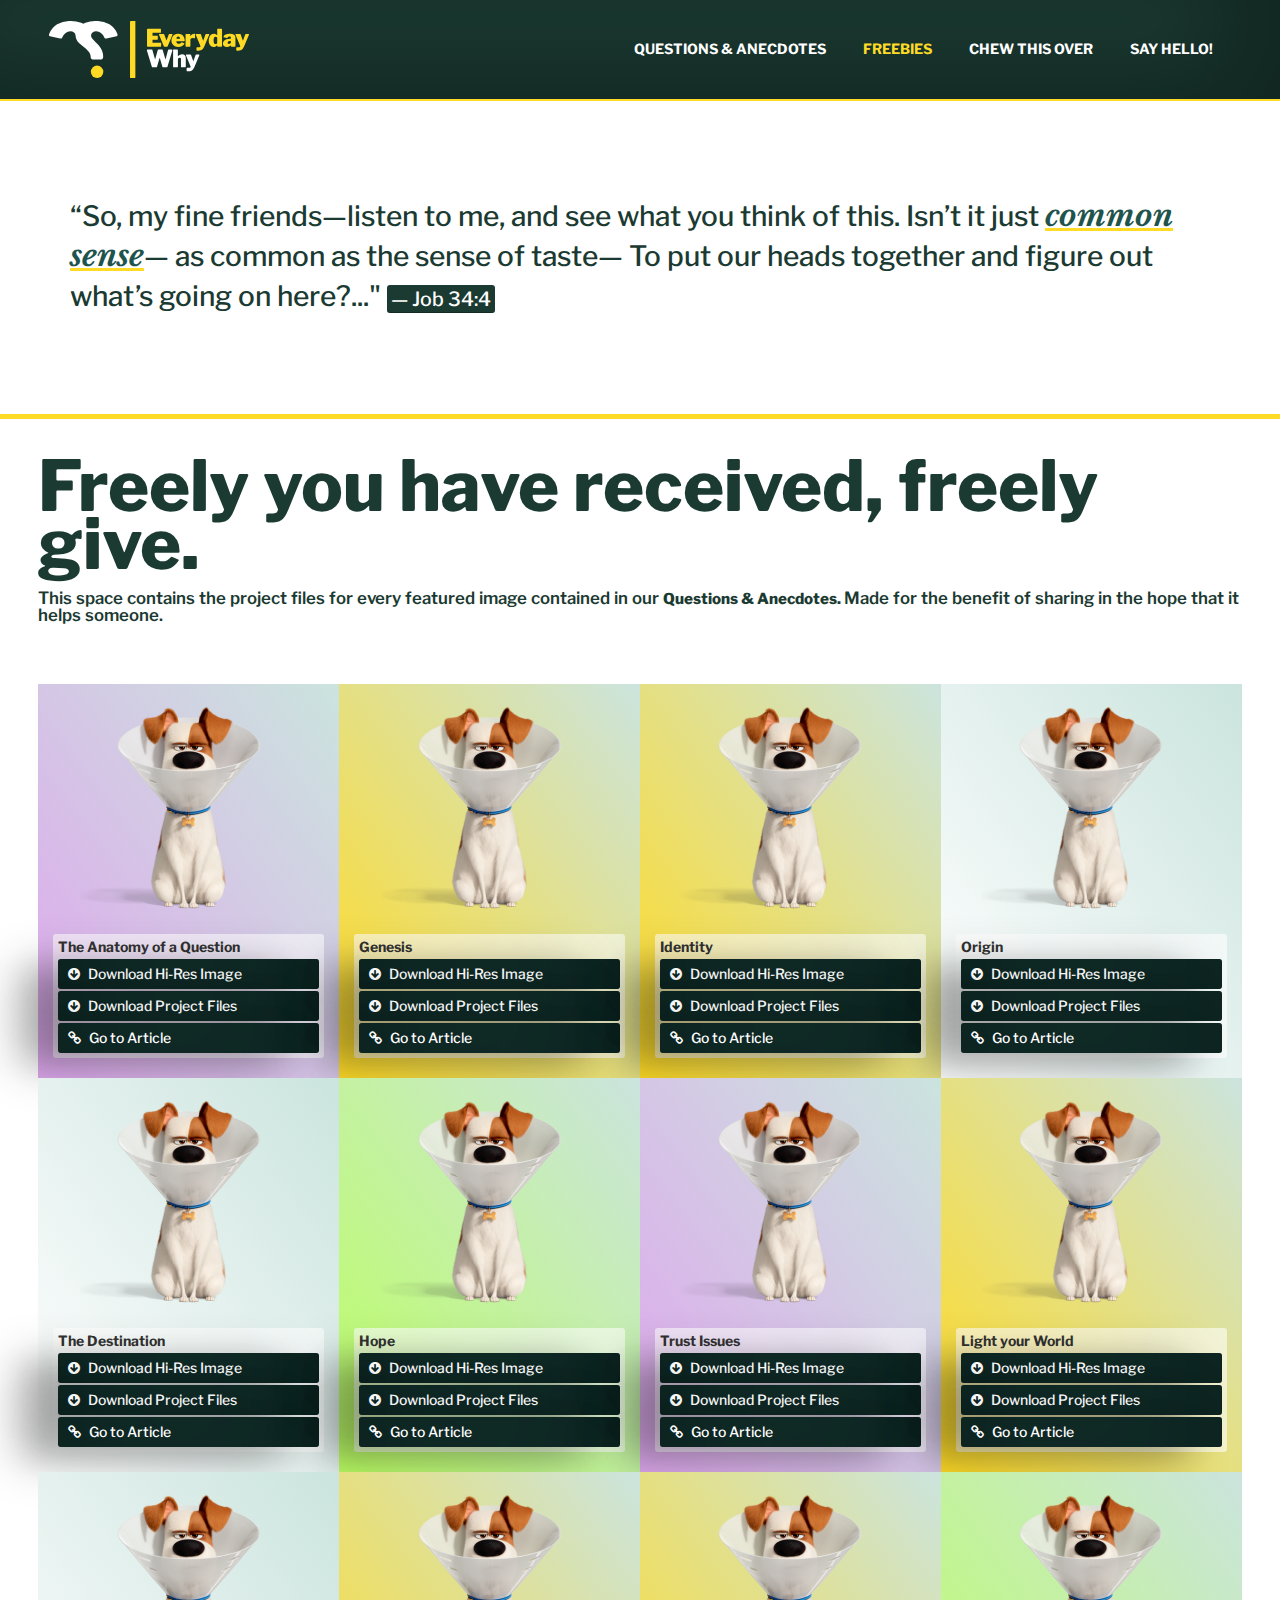
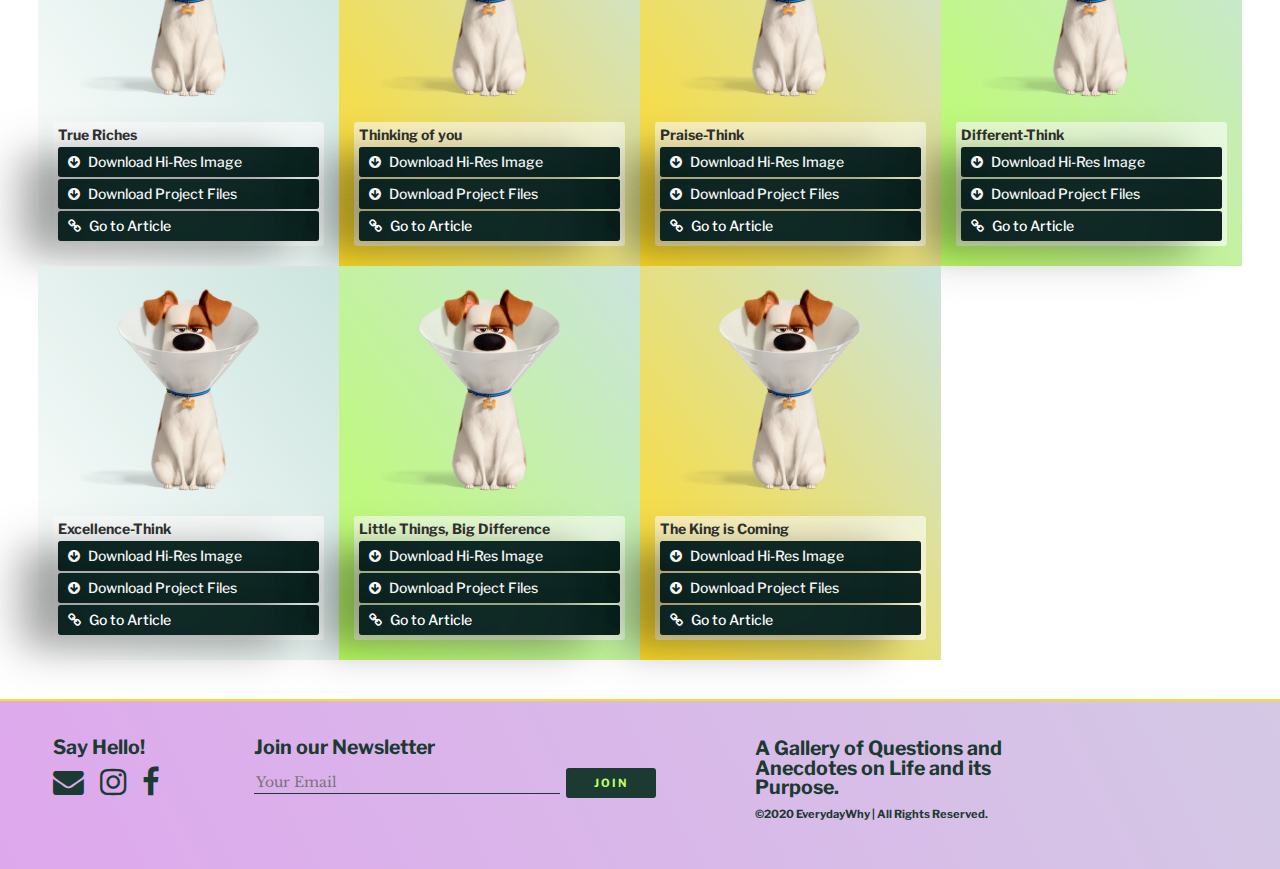
==== freebies.html @ ae35db2e "added freebies and chew-this-over sections" ====
<!DOCTYPE html>
<html lang="en">
  <head>
    <meta
      name="description"
      content="A collection of questions and anecdotes on life and it's purpose"
    />
    <meta
      name="keywords"
      content="Faith, Hope, Love, Salvation, Begininngs, Death, Health, VFX, Design, Houdini, Adobe After Effects"
    />
    <meta name="author" content="Rex Abba-Abba" />
    <meta charset=" UTF-8" />
    <meta name="viewport" content="width=device-width, initial-scale=1.0" />
    <meta http-equiv="X-UA-Compatible" content="ie=edge" />
    <!--font awesome-->
    <link
      href="https://stackpath.bootstrapcdn.com/font-awesome/4.7.0/css/font-awesome.min.css"
      rel="stylesheet"
      integrity="sha384-wvfXpqpZZVQGK6TAh5PVlGOfQNHSoD2xbE+QkPxCAFlNEevoEH3Sl0sibVcOQVnN"
      crossorigin="anonymous"
    />
    <!--bootstrap-->
    <link
      rel="stylesheet"
      href="https://maxcdn.bootstrapcdn.com/bootstrap/3.4.1/css/bootstrap.min.css"
    />

    <link rel="stylesheet" href="css/style.css" type="text/css" />

    <script src="https://ajax.googleapis.com/ajax/libs/jquery/3.4.1/jquery.min.js"></script>
    <script src="https://maxcdn.bootstrapcdn.com/bootstrap/3.4.1/js/bootstrap.min.js"></script>

    <title>Everyday Why</title>
  </head>

  <body class="educational">
    <header>
      <nav class="navbar navbar-default" id="nav">
        <div class="container-fluid">
          <div class="navbar-header">
            <button
              type="button"
              class="navbar-toggle"
              data-toggle="collapse"
              data-target="#nav-collapsible"
            >
              <i class="fa fa-bars fa-lg" aria-hidden="true"></i>
            </button>
            <a href="questions-anecdotes.html" class="navbar-brand logo"></a>
          </div>
          <div class="collapse navbar-collapse" id="nav-collapsible">
            <ul class="nav navbar-nav navbar-right">
              <li class="link dropdown">
                <a href="questions-anecdotes.html"
                  ><i class="fa fa-book" aria-hidden="true"></i
                  ><span> Questions & Anecdotes </span>
                </a>
              </li>
              <li class="link">
                <a
                  href="freebies.html"
                  class="active-link active freebies-link"
                >
                  <i class="fa fa-arrow-down" aria-hidden="true"></i
                  ><span>Freebies</span></a
                >
              </li>
              <li class="link">
                <a href="#" onclick="visibiltySwitch()" id="chew-this-over-link"
                  ><i class="fa fa-lightbulb-o" aria-hidden="true"></i>
                  <span>Chew this Over</span></a
                >
              </li>
              <li class="link">
                <a href="say-hello.html" class="hello-link">
                  <i class="fa fa-send" aria-hidden="true"></i>
                  <span>Say Hello!</span></a
                >
              </li>
            </ul>
          </div>
        </div>
        <a href="#" onclick="topScroll()" id="scroll-to-top">
          <i class="fa fa-long-arrow-left" aria-hidden="true"></i>
          <span>Back to Top</span></a
        >
      </nav>
    </header>
    <section>
      <div class="jumbotron jumbotron-fluid educational" id="chew-this-over">
        <div class="container">
          <p class="welcome-text text-center">
            We believe that the <span>Gospel Of Jesus Christ </span> is the
            answer to the World's Questions. It is our hope that we are able to
            create a space which stimulates a fresh perspective and provides
            Answers to commonly encountered Questions. It is our prayer that
            with artful storytelling and practical content, you would find
            solutions and unique direction to make that next step.
            <kbd>Simplifying the Truth with words, pictures and sound</kbd>
          </p>
        </div>
      </div>
      <div class="jumbotron jumbotron-fluid" id="quote">
        <div class="container">
          <p class="welcome-text text-center">
            “So, my fine friends—listen to me, and see what you think of this.
            Isn’t it just <span class="text-muted">common sense</span>— as
            common as the sense of taste— To put our heads together and figure
            out what’s going on here?..."
            <kbd>— Job 34:4</kbd>
          </p>
        </div>
      </div>
    </section>

    <section class="freebies ">
    <div><span  class="freebies-header "> Freely you have received, freely give.</span>
     <p class="freebies-header-tagline" >This space contains the project files for every featured image contained in our <a href="questions-anecdotes.html">Questions & Anecdotes. </a> Made for the benefit of sharing in the hope that it helps someone. </p>
     </div>
     
      <div class="container-fluid image-container">
      <div class="overlay"></div>
        <div class="row">
          <div class="col-xs-12 col-md-3 col-sm-6 link-container educational">
            <div class="test-image-half"></div>
              <ul class="list-group list-group-flush">
            <div class="image-title ">The Anatomy of a Question</div>
              <li class="list-group-item" href="#">
                <a class="card-link"
                  ><i class="fa fa-arrow-circle-down" aria-hidden="true"></i>
                  Download Hi-Res Image</a
                >
              </li>
              <li class="list-group-item" href="#">
                <a class="card-link"
                  ><i class="fa fa-arrow-circle-down" aria-hidden="true"></i>
                  Download Project Files</a
                >
              </li>
              <li class="list-group-item" href="#">
                <a class="card-link"
                  ><i class="fa fa-link" aria-hidden="true"></i> Go to
                  Article</a
                >
              </li>
            </ul>
          </div>
          <div class="col-xs-12 col-md-3 col-sm-6 link-container happy">
            <div class="test-image-half"></div>
            
              <ul class="list-group list-group-flush">
            <div class="image-title ">Genesis</div>
              <li class="list-group-item" href="#">
                <a class="card-link"
                  ><i class="fa fa-arrow-circle-down" aria-hidden="true"></i>
                  Download Hi-Res Image</a
                >
              </li>
              <li class="list-group-item" href="#">
                <a class="card-link"
                  ><i class="fa fa-arrow-circle-down" aria-hidden="true"></i>
                  Download Project Files</a
                >
              </li>
              <li class="list-group-item" href="#">
                <a class="card-link"
                  ><i class="fa fa-link" aria-hidden="true"></i> Go to
                  Article</a
                >
              </li>
            </ul>
          </div>
          <div class="col-xs-12 col-md-3 col-sm-6 link-container happy">
            <div class="test-image-half"></div>
             <ul class="list-group list-group-flush">
            <div class="image-title ">Identity</div>
              <li class="list-group-item" href="#">
                <a class="card-link"
                  ><i class="fa fa-arrow-circle-down" aria-hidden="true"></i>
                  Download Hi-Res Image</a
                >
              </li>
              <li class="list-group-item" href="#">
                <a class="card-link"
                  ><i class="fa fa-arrow-circle-down" aria-hidden="true"></i>
                  Download Project Files</a
                >
              </li>
              <li class="list-group-item" href="#">
                <a class="card-link"
                  ><i class="fa fa-link" aria-hidden="true"></i> Go to
                  Article</a
                >
              </li>
            </ul>
          </div>
          <div class="col-xs-12 col-md-3 col-sm-6 link-container plain">
            <div class="test-image-half"></div>
            <ul class="list-group list-group-flush">
            <div class="image-title ">Origin</div>
              <li class="list-group-item" href="#">
                <a class="card-link"
                  ><i class="fa fa-arrow-circle-down" aria-hidden="true"></i>
                  Download Hi-Res Image</a
                >
              </li>
              <li class="list-group-item" href="#">
                <a class="card-link"
                  ><i class="fa fa-arrow-circle-down" aria-hidden="true"></i>
                  Download Project Files</a
                >
              </li>
              <li class="list-group-item" href="#">
                <a class="card-link"
                  ><i class="fa fa-link" aria-hidden="true"></i> Go to
                  Article</a
                >
              </li>
            </ul>
          </div>
        </div>
        <div class="row">
          <div class="col-xs-12 col-md-3 col-sm-6 link-container plain">
            <div class="test-image-half"></div>
              <ul class="list-group list-group-flush">
            <div class="image-title ">The Destination</div>
              <li class="list-group-item" href="#">
                <a class="card-link"
                  ><i class="fa fa-arrow-circle-down" aria-hidden="true"></i>
                  Download Hi-Res Image</a
                >
              </li>
              <li class="list-group-item" href="#">
                <a class="card-link"
                  ><i class="fa fa-arrow-circle-down" aria-hidden="true"></i>
                  Download Project Files</a
                >
              </li>
              <li class="list-group-item" href="#">
                <a class="card-link"
                  ><i class="fa fa-link" aria-hidden="true"></i> Go to
                  Article</a
                >
              </li>
            </ul>
          </div>
          <div class="col-xs-12 col-md-3 col-sm-6 link-container inspiring">
            <div class="test-image-half"></div>
            
              <ul class="list-group list-group-flush">
            <div class="image-title ">Hope</div>
              <li class="list-group-item" href="#">
                <a class="card-link"
                  ><i class="fa fa-arrow-circle-down" aria-hidden="true"></i>
                  Download Hi-Res Image</a
                >
              </li>
              <li class="list-group-item" href="#">
                <a class="card-link"
                  ><i class="fa fa-arrow-circle-down" aria-hidden="true"></i>
                  Download Project Files</a
                >
              </li>
              <li class="list-group-item" href="#">
                <a class="card-link"
                  ><i class="fa fa-link" aria-hidden="true"></i> Go to
                  Article</a
                >
              </li>
            </ul>
          </div>
          <div class="col-xs-12 col-md-3 col-sm-6 link-container educational">
            <div class="test-image-half"></div>
             <ul class="list-group list-group-flush">
            <div class="image-title ">Trust Issues</div>
              <li class="list-group-item" href="#">
                <a class="card-link"
                  ><i class="fa fa-arrow-circle-down" aria-hidden="true"></i>
                  Download Hi-Res Image</a
                >
              </li>
              <li class="list-group-item" href="#">
                <a class="card-link"
                  ><i class="fa fa-arrow-circle-down" aria-hidden="true"></i>
                  Download Project Files</a
                >
              </li>
              <li class="list-group-item" href="#">
                <a class="card-link"
                  ><i class="fa fa-link" aria-hidden="true"></i> Go to
                  Article</a
                >
              </li>
            </ul>
          </div>
          <div class="col-xs-12 col-md-3 col-sm-6 link-container happy">
            <div class="test-image-half"></div>
            <ul class="list-group list-group-flush">
            <div class="image-title ">Light your World</div>
              <li class="list-group-item" href="#">
                <a class="card-link"
                  ><i class="fa fa-arrow-circle-down" aria-hidden="true"></i>
                  Download Hi-Res Image</a
                >
              </li>
              <li class="list-group-item" href="#">
                <a class="card-link"
                  ><i class="fa fa-arrow-circle-down" aria-hidden="true"></i>
                  Download Project Files</a
                >
              </li>
              <li class="list-group-item" href="#">
                <a class="card-link"
                  ><i class="fa fa-link" aria-hidden="true"></i> Go to
                  Article</a
                >
              </li>
            </ul>
          </div>
        </div>
        <div class="row">
          <div class="col-xs-12 col-md-3 col-sm-6 link-container plain">
            <div class="test-image-half"></div>
              <ul class="list-group list-group-flush">
            <div class="image-title ">True Riches</div>
              <li class="list-group-item" href="#">
                <a class="card-link"
                  ><i class="fa fa-arrow-circle-down" aria-hidden="true"></i>
                  Download Hi-Res Image</a
                >
              </li>
              <li class="list-group-item" href="#">
                <a class="card-link"
                  ><i class="fa fa-arrow-circle-down" aria-hidden="true"></i>
                  Download Project Files</a
                >
              </li>
              <li class="list-group-item" href="#">
                <a class="card-link"
                  ><i class="fa fa-link" aria-hidden="true"></i> Go to
                  Article</a
                >
              </li>
            </ul>
          </div>
          <div class="col-xs-12 col-md-3 col-sm-6 link-container happy">
            <div class="test-image-half"></div>
            
              <ul class="list-group list-group-flush">
            <div class="image-title ">Thinking of you</div>
              <li class="list-group-item" href="#">
                <a class="card-link"
                  ><i class="fa fa-arrow-circle-down" aria-hidden="true"></i>
                  Download Hi-Res Image</a
                >
              </li>
              <li class="list-group-item" href="#">
                <a class="card-link"
                  ><i class="fa fa-arrow-circle-down" aria-hidden="true"></i>
                  Download Project Files</a
                >
              </li>
              <li class="list-group-item" href="#">
                <a class="card-link"
                  ><i class="fa fa-link" aria-hidden="true"></i> Go to
                  Article</a
                >
              </li>
            </ul>
          </div>
          <div class="col-xs-12 col-md-3 col-sm-6 link-container happy">
            <div class="test-image-half"></div>
             <ul class="list-group list-group-flush">
            <div class="image-title ">Praise-Think</div>
              <li class="list-group-item" href="#">
                <a class="card-link"
                  ><i class="fa fa-arrow-circle-down" aria-hidden="true"></i>
                  Download Hi-Res Image</a
                >
              </li>
              <li class="list-group-item" href="#">
                <a class="card-link"
                  ><i class="fa fa-arrow-circle-down" aria-hidden="true"></i>
                  Download Project Files</a
                >
              </li>
              <li class="list-group-item" href="#">
                <a class="card-link"
                  ><i class="fa fa-link" aria-hidden="true"></i> Go to
                  Article</a
                >
              </li>
            </ul>
          </div>
          <div class="col-xs-12 col-md-3 col-sm-6 link-container inspiring">
            <div class="test-image-half"></div>
            <ul class="list-group list-group-flush">
            <div class="image-title ">Different-Think</div>
              <li class="list-group-item" href="#">
                <a class="card-link"
                  ><i class="fa fa-arrow-circle-down" aria-hidden="true"></i>
                  Download Hi-Res Image</a
                >
              </li>
              <li class="list-group-item" href="#">
                <a class="card-link"
                  ><i class="fa fa-arrow-circle-down" aria-hidden="true"></i>
                  Download Project Files</a
                >
              </li>
              <li class="list-group-item" href="#">
                <a class="card-link"
                  ><i class="fa fa-link" aria-hidden="true"></i> Go to
                  Article</a
                >
              </li>
            </ul>
          </div>
        </div>
        <div class="row">
          <div class="col-xs-12 col-md-3 col-sm-6 link-container plain">
            <div class="test-image-half"></div>
              <ul class="list-group list-group-flush">
            <div class="image-title ">Excellence-Think</div>
              <li class="list-group-item" href="#">
                <a class="card-link"
                  ><i class="fa fa-arrow-circle-down" aria-hidden="true"></i>
                  Download Hi-Res Image</a
                >
              </li>
              <li class="list-group-item" href="#">
                <a class="card-link"
                  ><i class="fa fa-arrow-circle-down" aria-hidden="true"></i>
                  Download Project Files</a
                >
              </li>
              <li class="list-group-item" href="#">
                <a class="card-link"
                  ><i class="fa fa-link" aria-hidden="true"></i> Go to
                  Article</a
                >
              </li>
            </ul>
          </div>
          <div class="col-xs-12 col-md-3 col-sm-6 link-container inspiring">
            <div class="test-image-half"></div>
            
              <ul class="list-group list-group-flush">
            <div class="image-title ">Little Things, Big Difference</div>
              <li class="list-group-item" href="#">
                <a class="card-link"
                  ><i class="fa fa-arrow-circle-down" aria-hidden="true"></i>
                  Download Hi-Res Image</a
                >
              </li>
              <li class="list-group-item" href="#">
                <a class="card-link"
                  ><i class="fa fa-arrow-circle-down" aria-hidden="true"></i>
                  Download Project Files</a
                >
              </li>
              <li class="list-group-item" href="#">
                <a class="card-link"
                  ><i class="fa fa-link" aria-hidden="true"></i> Go to
                  Article</a
                >
              </li>
            </ul>
          </div>
          <div class="col-xs-12 col-md-3 col-sm-6 link-container happy">
            <div class="test-image-half"></div>
             <ul class="list-group list-group-flush">
            <div class="image-title ">The King is Coming</div>
              <li class="list-group-item" href="#">
                <a class="card-link"
                  ><i class="fa fa-arrow-circle-down" aria-hidden="true"></i>
                  Download Hi-Res Image</a
                >
              </li>
              <li class="list-group-item" href="#">
                <a class="card-link"
                  ><i class="fa fa-arrow-circle-down" aria-hidden="true"></i>
                  Download Project Files</a
                >
              </li>
              <li class="list-group-item" href="#">
                <a class="card-link"
                  ><i class="fa fa-link" aria-hidden="true"></i> Go to
                  Article</a
                >
              </li>
            </ul>
          </div>
        </div>
      </div>
    </section>

    <footer>
      <div class="container-fluid">
        <div class="row">
          <div class="col-sm-12 col-lg-2 icons">
            <a href="say-hello.html" class="hello"><span>Say Hello!</span></a>
            <a href="mailto:rex@everydaywhy.me" target="_blank"
              ><i class="fa fa-envelope" aria-hidden="true"></i
            ></a>
            <a href="https://www.instagram.com/abbaabbarex/" target="_blank"
              ><i class="fa fa-instagram" aria-hidden="true"></i
            ></a>
            <a href="https://www.facebook.com/ATA2B" target="_blank"
              ><i class="fa fa-facebook" aria-hidden="true"></i
            ></a>
          </div>
          <div class="col-sm-12 col-lg-5 newsletter">
            <form action="" method="get" class="form-inline">
              <span>Join our Newsletter</span>
              <label for="email" class="sr-only">Join our Newsletter</label>
              <input
                type="text"
                id="email"
                name="email"
                placeholder="Your Email"
              />
              <input type="submit" value="Join" id="join" />
            </form>
          </div>

          <div class="col-sm-12 col-lg-3">
            <h1 class="tagline">
              A Gallery of Questions and Anecdotes on
              <br class="breakpoint-large" />
              Life and its Purpose.
            </h1>
            <div id="copyright">
              <h6>©2020 EverydayWhy | All Rights Reserved.</h6>
            </div>
          </div>
        </div>
      </div>
    </footer>
    <script>
      // Scroll to the top of the page - code project
      jQuery(document).ready(function ($) {
        $(window).scroll(function () {
          if ($(this).scrollTop() > 50) {
            $("#scroll-to-top").fadeIn("slow");
          } else {
            $("#scroll-to-top").fadeOut("slow");
          }
        });
        $("#scroll-to-top").click(function () {
          $("html, body").animate({ scrollTop: 0 }, 500, "swing");
          return false;
        });
      });

      //Switch between quote and chew-this-over sections

      $("#chew-this-over").hide();
      $("#chew-this-over-link").on("click", function () {
        $("#quote, #chew-this-over").slideToggle(600);
      });

      //Style "Chew This Over" nav link after each click
      var chewThisOverLink = document.getElementById("chew-this-over-link");
      chewThisOverLink.addEventListener("click", function () {
        var clicked = document.getElementsByClassName("clicked");
        if (this.className !== "clicked") {
          this.className += "clicked";
        } else {
          clicked[0].className = clicked[0].className.replace("clicked", "");
        }
      });
    </script>
  </body>
</html>
---- css/style.css ----
@import url("https://fonts.googleapis.com/css?family=Libre+Baskerville: 100,200,300,400,500,600,700,800,900|Libre+Franklin: 100,200,300,400,500,600,700,800,900 &display=swap");



/*----------------------------------------------Utilities----------------------------------------*/
body {
    position: relative;
}

kbd {
  font-family: "Libre Franklin", sans-serif;
  background-color: #1b3a32;
}
mark {
  font-family: "Libre Franklin", sans-serif;
  background-color: #ffdb26;
}



 

/*----------------------------------------------Header----------------------------------------*/

.navbar {
  border-radius: 0;
  margin: 0 auto;
  border: 0;
  box-shadow: -40px 10px 50px rgba(0, 0, 0, 0.175),
    -30px 30px 10px rgba(0, 0, 0, 0.035),
    -55px -30px 90px rgba(0, 0, 0, 0.336) inset;
    padding: 0;
}

#nav {
  font-family: "Libre Franklin", sans-serif;
  border-bottom: 2px solid #ffdb26;
  background-color: #1b3a32;
}

.navbar-header,
.navbar-nav {
  padding: 2% 3% 2% 3%;
}

.navbar-header .navbar-toggle {
  border: 3px solid #ffdb26;
  border-radius: 50%;
  width: 50px;
  height: 50px;
  background-color: #1b3a32;
  position: relative;
  right: 3%;
}
.navbar-header .navbar-toggle:hover {
  background-color: #1b3a32;
}

.navbar-header .navbar-toggle:active {
  background-color: #1b3a32;
}

.navbar-header .navbar-toggle:focus {
  background-color: #1b3a32;
}

.navbar-header .navbar-toggle i {
  color: #ffdb26;
}

#nav .link {
  text-transform: uppercase;
  font-weight: 700;
  font-size: 1em;
}

#nav .link a {
  background-color: transparent;
  border: 0;
}

#nav .link span {
  padding-left: 7px;
}

#nav .link .active-link {
  color: #ffdb26;
  font-weight: 700;
}

#nav-collapsible a {
  color: #fff;
}

#nav-collapsible .dropdown-menu {
  background-color: #1b3a32;
  padding: 7% 0%;
  font-size: 1em;
  text-transform: none;
  right: 0;
  opacity: 98%;
  box-shadow: -40px 10px 50px rgba(0, 0, 0, 0.175),
    -30px 30px 10px rgba(0, 0, 0, 0.035),
    -55px -30px 90px rgba(0, 0, 0, 0.336) inset;
  border: 1px solid #1f544d;
  border-radius: 3px;
  overflow: auto;
  height: auto;
  max-height: 270px;
}

#nav-collapsible .dropdown-menu li {
  border-bottom: 1px solid #1f544d;
  font-family: "Libre Franklin", sans-serif;
}

#nav-collapsible .dropdown-menu li:last-child {
  border-bottom: 0px;
}

#nav-collapsible .active-link .fa {
  color: #fff;
}


#nav-collapsible .active-link .fa{
  color: #ffdb26;
}

#nav a:hover {
  color: #ffdb26;
  background-color: transparent;
  transition: all ease 0.35s;
}

#nav-collapsible .dropdown .dropdown-toggle {
  background-color: transparent;
}

#nav-collapsible .dropdown .dropdown-toggle:active {
  background-color: transparent;
}

#nav-collapsible .dropdown .dropdown-toggle:link {
  background-color: transparent;
}

#nav-collapsible .dropdown .dropdown-toggle:focus {
  background-color: transparent;
}

#nav-collapsible .dropdown .dropdown-toggle:hover {
  background-color: transparent;
}

#nav-collapsible .dropdown-menu li a:hover {
  background-color: #1f544d;
}

#nav-collapsible .dropdown-menu li a:active {
  background-color: #1b3a32;
}

#nav-collapsible .dropdown-menu li a:focus {
  background-color: #1b3a32;
}

.logo {
  background: url("../images/EverydayWhyLogo-05.svg");
  background-position: center;
  background-repeat: no-repeat;
  background-size: auto;
  position: absolute;
  top: 0;
  left: 5%;
  min-height: 100%;
  width: 200px;
  height: auto;
}

#nav .clicked {
  color: #dea8ed;
  transition: color 1s ease;
}

#scroll-to-top {
  display: none;
  position: fixed;
  bottom: 10%;
  right: -40px;
  z-index: 1000;
  background-color: #fff;
  color: #1b3a32;
  cursor: pointer;
  padding: 10px;
  padding-bottom: 4px;
  border-radius: 3px;
  font-size: 10px;
  font-weight: 900;
  transform-origin: left bottom length 0;
  transform: rotate(90deg);
  text-transform: uppercase;
  margin: 0 auto;
  box-shadow: -10px 10px 50px rgba(0, 0, 0, 0.377);
}

#nav #scroll-to-top:hover {
  color: #1b3a32;
  background-color: #ffdb26;
  text-decoration: none;
}

#nav #scroll-to-top:active {
  color: #1b3a32;
  background-color: #ffdb26;
  text-decoration: none;
}
#nav #scroll-to-top:focus {
  color: #1b3a32;
  background-color: #ffdb26;
  text-decoration: none;
}

/*----------------------------------------------Jumbotron----------------------------------------*/

.jumbotron {
  margin: 0 auto;
  border: 0;
  position: relative;  
background-color: #fff;
}

.jumbotron kbd {
  color: #fff;
  font-size: 0.7em;
}

.jumbotron mark {
  font-family: "Libre Baskerville", serif;
}

.jumbotron .welcome-text {
  color: #1b3a32;
  font-family: "Libre Franklin", sans-serif;
  font-size: 2em;
  font-weight: 500;
  margin: 0;
  text-align: left;
  padding: 5% 0;
  line-height: 1.4em;
}

.jumbotron .welcome-text small {
  font-family: "Libre Baskerville", serif;
  font-size: 0.8em;
  font-weight: 100;
  display: inline-block;
  color: #1b3a32;
  margin: 0;
  border: 0;
}

.jumbotron .welcome-text span {
  color: #1f544d;
  font-family: "Libre Baskerville", serif;
  font-weight: 900;
  font-style: italic;
  font-size: 1.1em;
  text-decoration: underline;
  text-decoration-color: #ffdb26;
}

#quote {
  padding: 3% 3%;
}
#chew-this-over {
  padding: 3% 3%;
}


/*----------------------------------------------Articles----------------------------------------*/

.article-collection-bg {
  padding: 3% 3%;
  background-color: #fff;
  border-top: 5px solid #ffdb26;

}
.article-block .panel-group {
  width: 100%;
  margin: 0 auto;
}

.panel-heading {
  cursor: pointer;
}

.article-block .panel-group .panel {
  border: 0;
  border-radius: 3px;
  padding: 0 20px;
  background-image: linear-gradient(to left, #cbe4de, #457165);
}

.article-block .panel-group .panel-heading {
  box-shadow: -40px 10px 50px rgba(0, 0, 0, 0.295),
    -30px 30px 30px rgba(0, 0, 0, 0.151),
    -55px -30px 115px rgba(0, 0, 0, 0.65) inset;
  background-color: #1f544d;
  padding: 1em 1em;
}

.article-block .panel-group .panel-heading:hover {
  box-shadow: none;
}

.article-block .panel-group .panel-heading:hover a {
  color: #ffdb26;
}

.article-block .panel-group .panel-heading:focus {
  box-shadow: none;
}

.article-block .panel-group .panel-heading:active {
  box-shadow: none;
}

.article-block .panel-group .panel a {
  line-height: 1em;
  color: #fff;
  font-family: "Libre Franklin", sans-serif;
  font-weight: 700;
  font-size: 3.6em;
  width: 100%;
  padding-right: 0;
  letter-spacing: 0px;
}

.article-block .panel-group .panel .panel-body {
  background-color: transparent;
  color: #1b3a32;
  font-weight: 500;
  padding: 4% 5%;
  margin: 0 auto;
  font-size: 1.4em;
  line-height: 1.6em;
  text-align: left;
  max-height: 500px;
  overflow: auto;
  border: 0;
  box-shadow: -40px 10px 50px rgba(0, 0, 0, 0.175),
    -30px 30px 30px rgba(0, 0, 0, 0.035),
    -75px -50px 90px rgba(255, 255, 255, 0.623) inset;
}

.question-image {
  background: url("../images/The Anatomy of a Question.png");
  background-position: center;
  background-repeat: no-repeat;
  background-size: contain;
  min-height: 500px;
  background-color: transparent;
}

.article-block .panel-group .panel .panel-heading a:before {
  float: right !important;
  font-family: FontAwesome;
  content: "\f0d8";
  padding-right: 5px;
  font-size: 1em;
}

.article-block
  .panel-group
  .panel
  .panel-heading[aria-expanded="false"]
  a:before {
  float: right !important;
  content: "\f0d7";
}

.article-block .panel-group .panel a:hover {
  text-decoration: none;
  color: #ffdb26;
}

.article-block .panel-group .panel a:active {
  text-decoration: none;
  color: #ffdb26;
}

.article-block .panel-group .panel a:focus {
  text-decoration: none;
}

.collapsing {
  -webkit-transition-timing-function: cubic-bezier(0.14, 0.01, 0.5, 1.01);
  -o-transition-timing-function: cubic-bezier(0.14, 0.01, 0.5, 1.01);
  transition-timing-function: cubic-bezier(0.14, 0.01, 0.5, 1.01);
}

/*----------------------------------------------Footer----------------------------------------*/

footer {
  color: #1b3a32;
  padding: 3% 3%;
  font-family: "Libre Franklin", sans-serif;
  font-size: 2em;
  background-color: transparent;
  border-radius: 0;
  border-top: 2px solid #ffdb26;  
 
}

footer .tagline {
  font-weight: 700;
  line-height: 1em;
  font-size: 0.7em;
  margin: 0 auto;
}

footer span {
  display: block;
  font-size: 0.7em;
  line-height: 0.9em;
  font-weight: 700;
  margin: 0 auto;
}

footer .hello {
  color: #1b3a32;
}

footer .hello:hover {
  color: #457165;
}

footer .fa {
  font-size: 1.1em;
  padding-top: 10px;
  padding-right: 10px;
  color: #1b3a32;
  padding-bottom: 0;
}

footer .fa:hover {
  color: #457165;
}

footer .newsletter form input {
  background-color: transparent;
  border: none;
  font-size: 0.8em;
  text-decoration-style: underline;
}
footer .newsletter form input[type="text"] {
  background-color: transparent;
  border: none;
  font-size: 0.5em;
  text-decoration-style: underline;
  outline: none;
  width: 65%;
}

footer .newsletter form #email {
  border-bottom: 1px solid #1b3a32;
   padding-top: 10px;

  font-family: "Libre Baskerville", serif;
 
 
}

footer .newsletter form #join {
    font-size: 0.4em;
  border-radius: 3px;
  background-color: #1b3a32;
  color: #bcff63;
  font-weight: 700;
   padding: 7px 28px;
   text-transform: uppercase;
   letter-spacing: 2px;

}
footer .newsletter form #join:hover {
  background-color: #457165;
   color: #fff;
  
}

#copyright h6 {
    font-size: 0.4em;
  font-weight: bold;
}

input:-webkit-autofill,
input:-webkit-autofill:hover, 
input:-webkit-autofill:focus,
textarea:-webkit-autofill,
textarea:-webkit-autofill:hover,
textarea:-webkit-autofill:focus,
select:-webkit-autofill,
select:-webkit-autofill:hover,
select:-webkit-autofill:focus {
/*https://css-tricks.com/snippets/css/change-autocomplete-styles-webkit-browsers/*/
  border: none;
  -webkit-text-fill-color: #1b3a32;
  transition: background-color 5000s ease-in-out 0s;
}

 #footer-watermark {
     background-color: #fff;
}

/*----------------------------------------------Say-Hello----------------------------------------*/

.say-hello {
    
 margin:0 auto;
  padding: 3% 3%; 
  color: #1b3a32;
  border-top: 5px solid #ffdb26;
}

.say-hello .hello-header {
  line-height: 1em;
  font-family: "Libre Franklin", sans-serif;
  font-weight: 800;
  font-size: 7em;
  width: 100%;
  letter-spacing: 0px;
padding-bottom: 0.8em;

color: #1b3a32;
position: relative;

}


.say-hello .input-heading {
    font-size: 2em;
    font-family: "Libre Franklin", sans-serif;
    font-weight: 700;
     border-radius: 3px;
     display: inline-block;
     padding: 12px 12px;
     background-color:#fff;
    color: #1b3a32;
    opacity:90%;
   
 
}




.say-hello form input {
  background-color: transparent;
  border: none;
  font-size: 0.6em;
  text-decoration-style: underline;
  margin-top: 20px;
  
}

.say-hello form input[type="text"] {
  background-color: transparent;
  border: none;
  font-size: 1em;
  text-decoration-style: underline;
  outline: none;
  width: 80%;
  
}
.say-hello form input[type="submit"] {
  display: block;
  font-size: 0.8em;
  border-radius: 3px;
  background-color: #1b3a32;
    color: #ffdb26;
  font-weight: 700;
  padding: 7px 28px;
  letter-spacing: 2px;
  text-transform: uppercase;
  font-family: "Libre Franklin", sans-serif;

  
}
.say-hello form input[type="submit"]:hover {
  
    color: #fff;
  background-color: #457165;
    box-shadow: none;
}

.say-hello form #fname,
.say-hello form #lname,
.say-hello form #email,
.say-hello form #confirm-email,
.say-hello form #message {
  padding-top: 30px;
  border-bottom: 1px solid #457165;
  font-family: "Libre Baskerville", serif;
  font-weight: 700;
  
}


.say-hello form #join:hover {
  background-color: #457165;
}

.say-hello span {
  display: inline;
  font-size: 1.7em;
  line-height: 0.9em;
  font-weight: 700;
  margin: 0 auto;
}

.icons .hello:hover{
text-decoration: none;
}

.say-hello .fa {
  font-size: 3em;
  padding-top: 30px;
  padding-right: 10px;
  color: #1b3a32;
  padding-bottom: 0;
}

.say-hello .fa:hover {
  color: #fff;
}


.say-hello .icons {
  padding-top: 3.6em;
  padding-bottom: 3.6em;
}

.dark .tagline, .dark #copyright{
      color: #457165;
      
}

#footer-dark {
    color: #fff;
    background-color: #1b3a32;
     box-shadow: -40px 10px 50px rgba(0, 0, 0, 0.175),
    -30px 30px 10px rgba(0, 0, 0, 0.035),
    -55px -30px 90px rgba(0, 0, 0, 0.336) inset;
}

#watermark {
  background: url("../images/Isotype-watermark.svg");
  background-position: center;
  background-repeat: no-repeat;
  background-size: auto;
  position: absolute;
right:2%;
 bottom:0;
  min-height: 100%;
  width: 1934px;
  height: auto;
  opacity: 30%;
  z-index:0;
  overflow: hidden;
      
}

/*----------------------------------------------Freebies Page----------------------------------------*/
.freebies{
    padding: 3% 3%;
    background-color: #fff;
    border-top: 5px solid #ffdb26;
}

.test-image {
  background: url("../images/The Anatomy of a Question.png");
  background-position: center;
  background-repeat: no-repeat;
  background-size: contain;
  height: 500px;
 
}
.test-image-half {
  background: url("../images/The Anatomy of a Question.png");
  background-position: center;
  background-repeat: no-repeat;
  background-size: contain;
  height: 250px;
  
}

.freebies .freebies-header{
     line-height: 0.8em;
  font-family: "Libre Franklin", sans-serif;
  font-weight: 800;
  font-size: 5em;
  width: 100%;
  letter-spacing: 0px;

color: #1b3a32;
position: relative;

}
.freebies .freebies-header-tagline{
     line-height: 1em;
  font-family: "Libre Franklin", sans-serif;
  font-weight:600;
  font-size: 1.2em;
  width: 100%;
  letter-spacing: 0px;
padding-top: 1em;
padding-bottom: 3em;
color: #1b3a32;
position: relative;

}

.freebies .freebies-header-tagline a{
     line-height: 1em;
  font-family: "Libre Franklin", sans-serif;
  font-weight:800;
  font-size: 0.9em;
  width: 100%;
  letter-spacing: 0px;
padding-top: 1em;
padding-bottom: 3em;
color: #1b3a32;


}

.freebies .freebies-header-tagline a:hover{
  
color: #457165;
text-decoration: none;


}

.freebies .list-group{
    background-color: rgba(255, 255, 255, 0.589);
    padding: 3px 5px;
    border-radius: 3px;
    opacity: 0;
     max-height:0;
     transition: opacity ease  0.5s, max-height cubic-bezier(.63,.13,.39,.86) 0.4s 0.6s;
}


/* .freebies .link-container:hover{ 
   
   transition: box-shadow linear 1s 1s;
    
}
.freebies .link-container:hover{ 
   z-index: 200;
   box-shadow: 0 0 0 1000px #1f544d52;
   mix-blend-mode: darken;
   transition: box-shadow step-start 0.7s;
    
} */


.freebies .link-container:hover > .list-group{ 
    max-height:125px;
    opacity: 1;
    transition: opacity cubic-bezier(1,0,.39,.86) 0.6s 0.2s, max-height cubic-bezier(.63,.13,.39,.86) 0.5s 0.1s;
    
}



.freebies .image-title {
  border: 0;
  border-radius: 3px;
 background-color: transparent;
font-family: "Libre Franklin", sans-serif;
font-weight: 700;
     
}
.freebies .list-group-item {
  border: 0;
  border-radius: 3px;
  padding: 5px 10px;
  margin: 2px 0;
 background-color: #1f544d;
 box-shadow: -40px 10px 50px rgba(0, 0, 0, 0.295),
    -30px 10px 30px rgba(0, 0, 0, 0.151),
    -5px -10px 115px rgba(0, 0, 0, 0.65) inset;
     
}

.freebies .list-group-item .card-link {
color: #fff;
font-family: "Libre Franklin", sans-serif;
font-weight: 500;
}
.freebies .list-group-item .card-link:hover {
color: #ffdb26;
text-decoration: none;
}
.freebies .list-group-item .card-link:focus {
color: #ffdb26;
text-decoration: none;
}

.freebies .list-group-item:hover {
box-shadow: none;
 cursor: pointer;
}

.freebies .list-group-item:focus {
box-shadow: none;
 
}

.freebies .list-group-item .fa {
padding-right: 5px;
}

.freebies .list-group-item:hover > .card-link {
color: #ffdb26;
text-decoration: none;
}

.freebies .list-group-item:focus > .card-link {
color: #ffdb26;
text-decoration: none;
}




/*----------------------------------------------Custom Scrollbar----------------------------------------*/

/* width */
::-webkit-scrollbar {
  width: 15px;
}

/* Track */
::-webkit-scrollbar-track {
  border-radius: 9px;
}

/* Handle */
::-webkit-scrollbar-thumb {
  background: #1f544d;

  border-radius: 9px;
}

/* Handle on hover */
::-webkit-scrollbar-thumb:hover {
  background: rgba(255, 255, 255, 0.521);
  border: 1px solid 
}

/*----------------------------------------------Accent colours----------------------------------------*/

.happy {
  background-image: linear-gradient(
    to bottom left,
    #cbe4de,
    #ffdb26
  ) !important;
}
.inspiring {
  background-image: linear-gradient(
    to bottom left,
    #cbe4de,
    #bcff63
  ) !important;
}

.dark {
  background-image: linear-gradient(
    to bottom left,
  #457165,
    #1b3a32
  ) !important;
}

.plain {
  background-image: linear-gradient(to bottom left, #cbe4de, #fff) !important;
}

.educational {
  background-image: linear-gradient(
    to bottom left,
    #cbe4de,
    #dea8ed
  ) !important;
}

/*----------------------------------------------Animations for dropdown menu----------------------------------------*/
/* fade-in animation keyframes */
@keyframes colour-fade-in {
  from {
    background-image: linear-gradient(to bottom right, #cbe4de, #1f544d);
  }
  to {
    background-image: linear-gradient(to bottom right, #cbe4de, #ffdb26);
  }
}

@keyframes fade-in {
  from {
    opacity: 0;
  }
  to {
    opacity: 1;
  }
}
@-webkit-keyframes fade-in {
  from {
    opacity: 0;
  }
  to {
    opacity: 1;
  }
}
@-moz-keyframes fade-in {
  from {
    opacity: 0;
  }
  to {
    opacity: 1;
  }
}
@-o-keyframes fade-in {
  from {
    opacity: 0;
  }
  to {
    opacity: 1;
  }
}
@-ms-keyframes fade-in {
  from {
    opacity: 0;
  }
  to {
    opacity: 1;
  }
}
/* fade-out animation keyframes*/
@keyframes fade-out {
  from {
    opacity: 1;
  }
  to {
    opacity: 0;
  }
}
@keyframes fade-out {
  from {
    opacity: 1;
  }
  to {
    opacity: 0;
  }
}
@-webkit-keyframes fade-out {
  from {
    opacity: 1;
  }
  to {
    opacity: 0;
  }
}
@-moz-keyframes fade-out {
  from {
    opacity: 1;
  }
  to {
    opacity: 0;
  }
}
@-o-keyframes fade-out {
  from {
    opacity: 1;
  }
  to {
    opacity: 0;
  }
}
@-ms-keyframes fade-out {
  from {
    opacity: 1;
  }
  to {
    opacity: 0;
  }
}
/* toggle-down animation keyframes*/
@keyframes toggle-down {
  0% {
    transform: rotate(0deg);
  }
  20% {
    transform: rotate(90deg);
  }
  100% {
    transform: rotate(90deg);
  }
}
@-webkit-keyframes toggle-down {
  0% {
    transform: rotate(0deg);
  }
  20% {
    transform: rotate(90deg);
  }
  100% {
    transform: rotate(90deg);
  }
}
@-moz-keyframes toggle-down {
  0% {
    transform: rotate(0deg);
  }
  20% {
    transform: rotate(90deg);
  }
  100% {
    transform: rotate(90deg);
  }
}
@-o-keyframes toggle-down {
  0% {
    transform: rotate(0deg);
  }
  20% {
    transform: rotate(90deg);
  }
  100% {
    transform: rotate(90deg);
  }
}
@-ms-keyframes toggle-down {
  0% {
    transform: rotate(0deg);
  }
  20% {
    transform: rotate(90deg);
  }
  100% {
    transform: rotate(90deg);
  }
}
/* toggle-up animation keyframes */
@keyframes toggle-up {
  0% {
    transform: rotate(0deg);
  }
  20% {
    transform: rotate(-90deg);
  }
  100% {
    transform: rotate(-90deg);
  }
}
@-webkit-keyframes toggle-up {
  0% {
    transform: rotate(0deg);
  }
  20% {
    transform: rotate(-90deg);
  }
  100% {
    transform: rotate(-90deg);
  }
}
@-moz-keyframes toggle-up {
  0% {
    transform: rotate(0deg);
  }
  20% {
    transform: rotate(-90deg);
  }
  100% {
    transform: rotate(-90deg);
  }
}
@-o-keyframes toggle-up {
  0% {
    transform: rotate(0deg);
  }
  20% {
    transform: rotate(-90deg);
  }
  100% {
    transform: rotate(-90deg);
  }
}
@-ms-keyframes toggle-up {
  0% {
    transform: rotate(0deg);
  }
  20% {
    transform: rotate(-90deg);
  }
  100% {
    transform: rotate(-90deg);
  }
}
/* animation rules */

#nav-collapsible .dropdown-menu li a {
  transition: background-color 0.5s;
  -webkit-transition: background-color 0.5s;
  -moz-transition: background-color 0.5s;
  -o-transition: background-color 0.5s;
  -ms-transition: background-color 0.5s;
}

#nav-collapsible .dropdown:hover > .dropdown-menu {
  opacity: 1;
  animation: fade-in ease-in-out 0.3s;
  -webkit-animation: fade-in ease-in-out 0.3s;
  -moz-animation: fade-in ease-in-out 0.3s;
  -o-animation: fade-in ease-in-out 0.3s;
  -ms-animation: fade-in ease-in-out 0.3s;
}

#nav-collapsible .dropdown:hover > .active-link > .fa-caret-right {
  transform: rotate(0deg);
  animation: toggle-down step-end 0.1s forwards;
  -webkit-animation: toggle-down step-end 0.1s forwards;
  -moz-animation: toggle-down step-end 0.1s forwards;
  -o-animation: toggle-down step-end 0.1s forwards;
  -ms-animation: toggle-down step-end 0.1s forwards;
}

#nav-collapsible .dropdown-menu li a:hover > .fa-caret-down {
  transform: rotate(0deg);
  animation: toggle-up step-end 0.4s forwards;
  -webkit-animation: toggle-up step-end 0.4s forwards;
  -moz-animation: toggle-up step-end 0.4s forwards;
  -o-animation: toggle-up step-end 0.4s forwards;
  -ms-animation: toggle-up step-end 0.4s forwards;
}

.article-block .panel-group .panel p {
  opacity: 1;
  animation: fade-in ease-in 1.3s forwards;
  -webkit-animation: fade-in ease-in 1.3s forwards;
  -moz-animation: fade-in ease-in 1.3s forwards;
  -o-animation: fade-in ease-in 1.3s forwards;
  -ms-animation: fade-in ease-in 1.3s forwards;
}


/*----------------------------------------------Media Queries----------------------------------------*/

@media (min-width: 1375px) {
  #nav-collapsible .dropdown:hover > .dropdown-menu {
    display: block;
  }
}


@media (max-width: 1920px) {
    .breakpoint-large{
        display:none;
    }

@media (max-width: 1375px) {

    .freebies .list-group{
 
    opacity: 1;
     max-height:125px;
     
}

    
  #nav .link .fa:not(.fa-caret-down) {
    display: none;
  }


 #nav-collapsible .question-link[aria-expanded="true"] .fa-caret-down {
   display: none;
  }


  #nav-collapsible .question-link[aria-expanded="true"]:after {
    font-family: FontAwesome;
    content: "\f0d8";
    padding-right: 5px;
    font-size: 1em;
  }
    }


@media (max-width: 1199px) {
 .say-hello form input[type="text"] {
  font-size: 1em;
  width: 50%;
}

 footer .newsletter form input[type="text"] {
    background-color: transparent;
    border: none;
    font-size: 0.5em;
    text-decoration-style: underline;
    outline: none;
    width: 70%;
    max-width: 500px;
  }

  .row > .icons {
    padding-bottom: 30px;
  }
  footer .newsletter {
    padding-bottom: 40px;

  }
    .say-hello .join-follow {
  padding-top: 3.6em;
  
}

.say-hello {  
    padding: 3% 3% 0 3%; 

}

 
}

@media (max-width: 1100px) {
  .navbar-header {
    float: none;
  }

  .navbar-right {
    float: none !important;
  }
  .navbar-toggle {
    display: block;
  }
  .navbar-collapse {
    border-top: 1px solid transparent;
    box-shadow: inset 0 1px 0 rgba(255, 255, 255, 0.1);
  }

  #nav .link {
    font-size: 1.15em;
  }

  .navbar-collapse.collapse {
    display: none !important;
  }  
  
  .collapse.in {
    display: block !important;
  }

  .navbar-nav {
    float: none !important;
    margin-top: 7.5px;
  }
  .navbar-nav > li {
    float: none;
  }
  .navbar-nav > li > a {
    padding-top: 10px;
    padding-bottom: 10px;
  }

  .logo {
    min-height: 50px;
    top: 27px;
  }

  .navbar-collapse {
    text-align: center;
    font-size: 1em;
    
  }
  .navbar-collapse .active-link {
    font-size: 1.3em;
  }

  .navbar-header,
  .navbar-nav {
    padding: 20px 0%;
  }


  #nav-collapsible .dropdown-menu {
    position:relative;
    width:80%;
     margin-bottom: 10px;
      padding-top: 2px;
    padding-bottom: 2px;
    margin-right: 10%;
    margin-left: 10%;

  }

  .jumbotron .welcome-text {
    font-size: 1.7em;
    line-height: 1.2em;
  }

  .article-block .panel-group .panel a {
    font-size: 2.6em;
  }
  .article-block .panel-group .panel .panel-body {
    font-size: 1.5em;
    line-height: 1.7em;
  }

  .article-block .panel-group .panel .panel-heading a:before {
    font-size: 0.7em;
  }

  footer .icons {
    padding-bottom: 20px;
  }
   .say-hello .join-follow {
  padding-top: 3.6em;
  
}

.say-hello {  
    padding: 3% 3% 0 3%; 

}

}


@media (max-width: 960px) {
    .breakpoint-large{
        display:inline;
    }

@media (max-width: 767px) {
  #nav .link {
    font-size: 1em;
  }

  .jumbotron .welcome-text {
    font-size: 1.3em;
    padding-top: 10%;
    padding-bottom: 10%;
  }

  .article-block .panel-group .panel a {
    font-size: 1.3em;
  }

  .article-block .panel-group .panel .panel-heading a:before {
    font-size: 0.7em;
  }
  .article-block .panel-group .panel .panel-body {
    font-size: 1.2em;
  }

  footer .plain {
    padding-top: 20%;
    padding-bottom: 20%;
  }

footer:not(.plain)  {
    padding-top: 10%;
    padding-bottom: 10%;
  }
  footer .tagline {
    line-height: 1em;
    font-size: 0.6em;
  }


.say-hello form input[type="text"] {
  font-size: 0.9em;
  width: 100%;
}

  #watermark {
right:10px;
 bottom:270px;
  min-height: 100%;
  width: 1000px;
  
}

}


@media (max-width: 465px) {
    .breakpoint-large{
        display:none;
    }
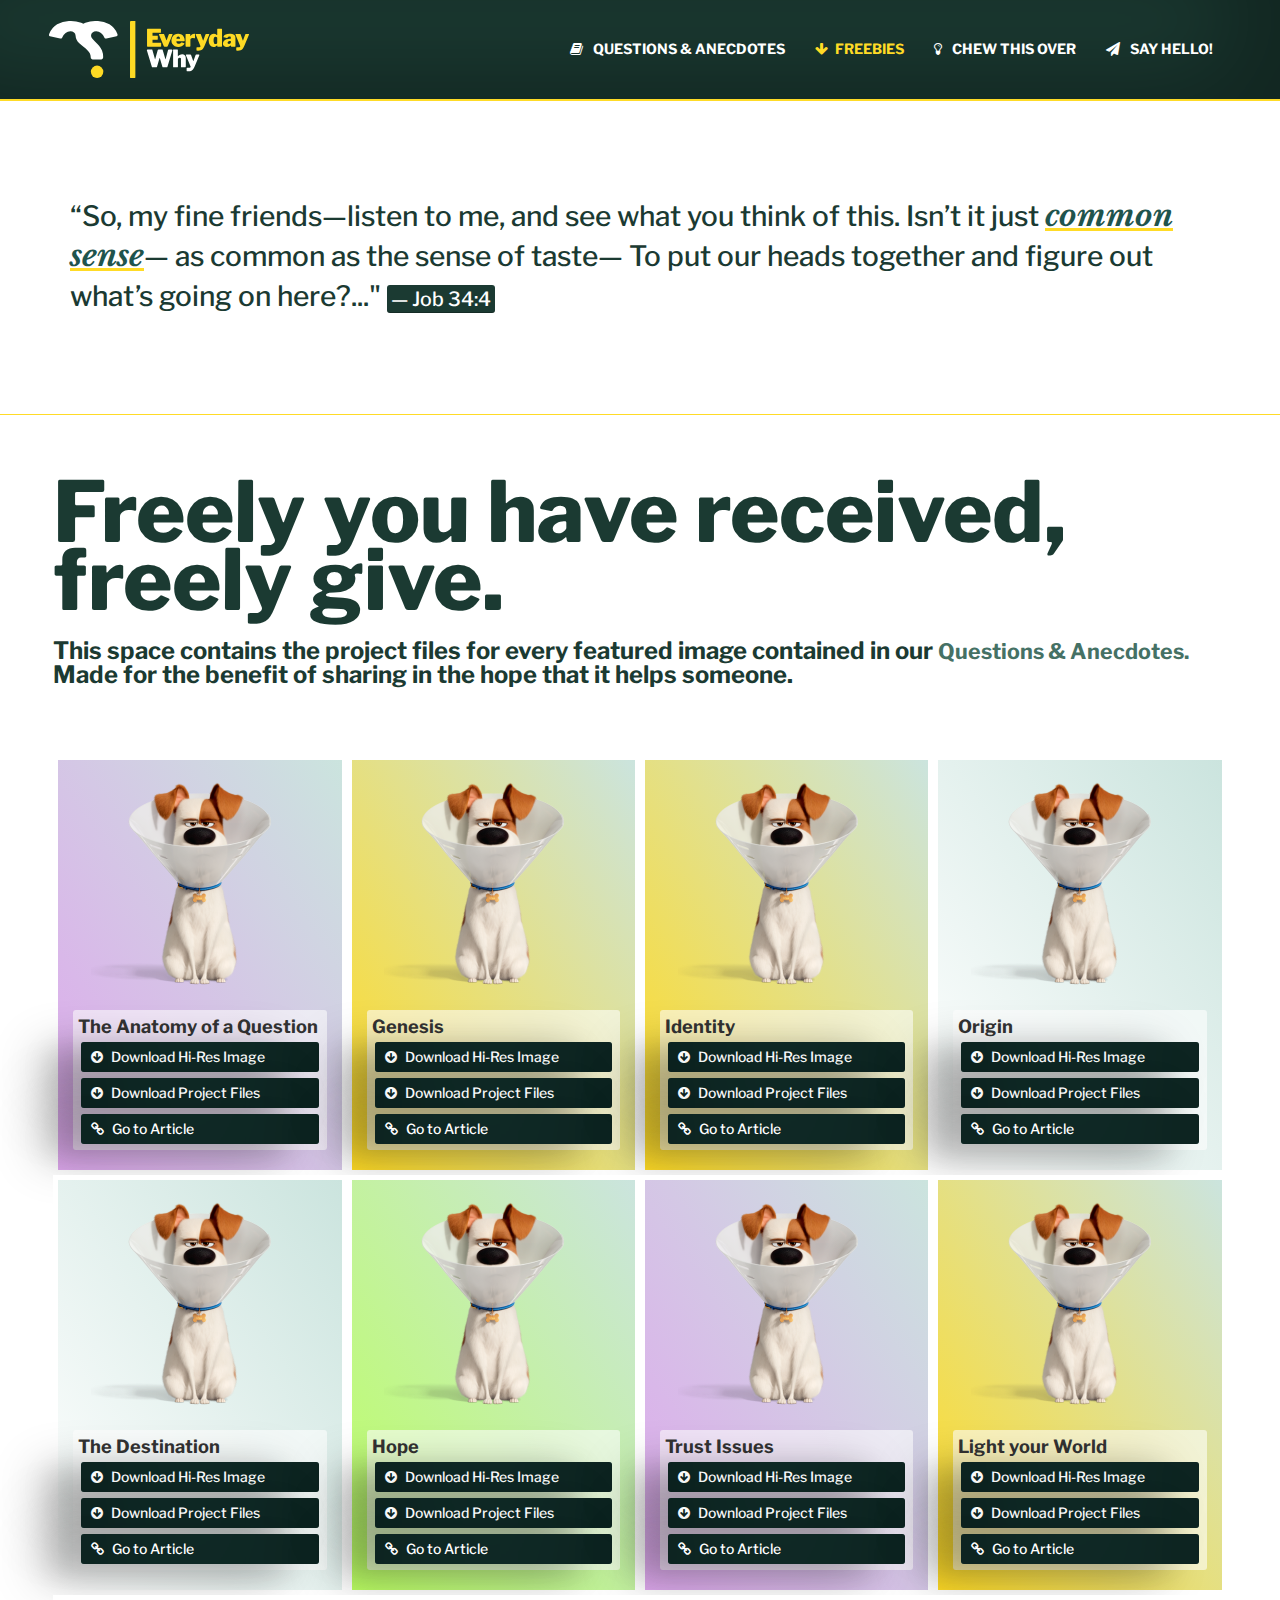
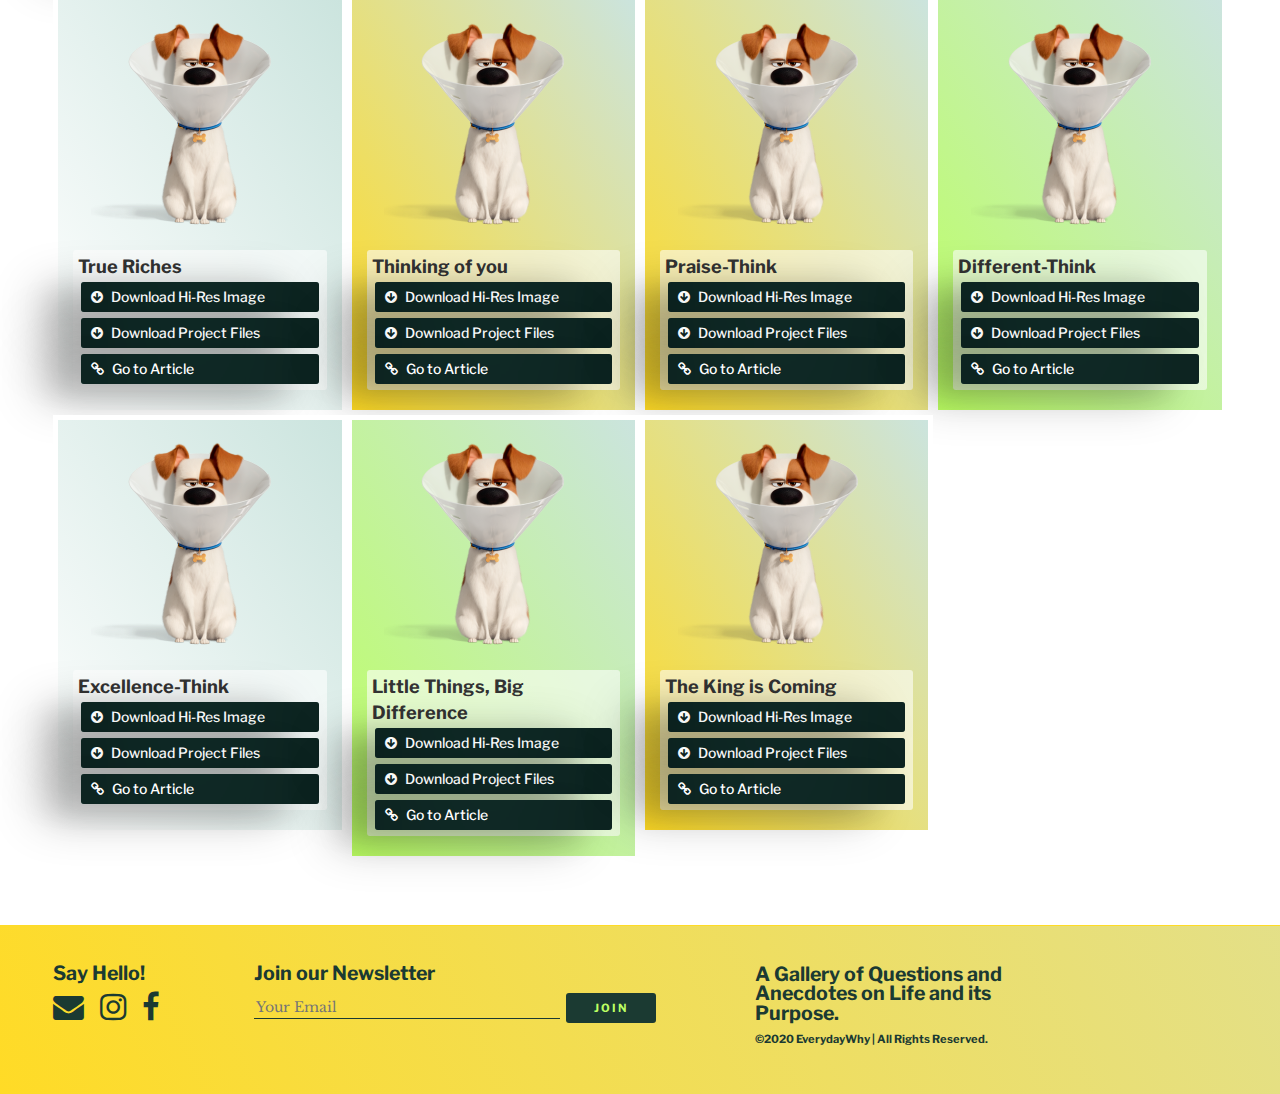
==== commit 11da629e: "Linked anchor elements from Freebies page to Q&A page and edited animation and typography on Freebie" ====
--- a/freebies.html
+++ b/freebies.html
@@ -34,7 +34,7 @@
     <title>Everyday Why</title>
   </head>
 
-  <body class="educational">
+  <body class="happy">
     <header>
       <nav class="navbar navbar-default" id="nav">
         <div class="container-fluid">
@@ -114,18 +114,24 @@
       </div>
     </section>
 
-    <section class="freebies ">
-    <div><span  class="freebies-header "> Freely you have received, freely give.</span>
-     <p class="freebies-header-tagline" >This space contains the project files for every featured image contained in our <a href="questions-anecdotes.html">Questions & Anecdotes. </a> Made for the benefit of sharing in the hope that it helps someone. </p>
-     </div>
-     
-      <div class="container-fluid image-container">
-      <div class="overlay"></div>
+    <section class="freebies">
+      <div class="container-fluid">
+        <div>
+          <span class="freebies-header">
+            Freely you have received, freely give.</span
+          >
+          <p class="freebies-header-tagline">
+            This space contains the project files for every featured image
+            contained in our
+            <a href="questions-anecdotes.html">Questions & Anecdotes. </a> Made
+            for the benefit of sharing in the hope that it helps someone.
+          </p>
+        </div>
         <div class="row">
-          <div class="col-xs-12 col-md-3 col-sm-6 link-container educational">
-            <div class="test-image-half"></div>
-              <ul class="list-group list-group-flush">
-            <div class="image-title ">The Anatomy of a Question</div>
+          <div class="col-xs-12 col-sm-6 col-lg-3 link-container educational">
+            <div class="test-image-half"></div>
+            <ul class="list-group list-group-flush">
+              <div class="image-title">The Anatomy of a Question</div>
               <li class="list-group-item" href="#">
                 <a class="card-link"
                   ><i class="fa fa-arrow-circle-down" aria-hidden="true"></i>
@@ -138,81 +144,85 @@
                   Download Project Files</a
                 >
               </li>
-              <li class="list-group-item" href="#">
-                <a class="card-link"
-                  ><i class="fa fa-link" aria-hidden="true"></i> Go to
-                  Article</a
-                >
-              </li>
-            </ul>
-          </div>
-          <div class="col-xs-12 col-md-3 col-sm-6 link-container happy">
-            <div class="test-image-half"></div>
-            
-              <ul class="list-group list-group-flush">
-            <div class="image-title ">Genesis</div>
-              <li class="list-group-item" href="#">
-                <a class="card-link"
-                  ><i class="fa fa-arrow-circle-down" aria-hidden="true"></i>
-                  Download Hi-Res Image</a
-                >
-              </li>
-              <li class="list-group-item" href="#">
-                <a class="card-link"
-                  ><i class="fa fa-arrow-circle-down" aria-hidden="true"></i>
-                  Download Project Files</a
-                >
-              </li>
-              <li class="list-group-item" href="#">
-                <a class="card-link"
-                  ><i class="fa fa-link" aria-hidden="true"></i> Go to
-                  Article</a
-                >
-              </li>
-            </ul>
-          </div>
-          <div class="col-xs-12 col-md-3 col-sm-6 link-container happy">
-            <div class="test-image-half"></div>
-             <ul class="list-group list-group-flush">
-            <div class="image-title ">Identity</div>
-              <li class="list-group-item" href="#">
-                <a class="card-link"
-                  ><i class="fa fa-arrow-circle-down" aria-hidden="true"></i>
-                  Download Hi-Res Image</a
-                >
-              </li>
-              <li class="list-group-item" href="#">
-                <a class="card-link"
-                  ><i class="fa fa-arrow-circle-down" aria-hidden="true"></i>
-                  Download Project Files</a
-                >
-              </li>
-              <li class="list-group-item" href="#">
-                <a class="card-link"
-                  ><i class="fa fa-link" aria-hidden="true"></i> Go to
-                  Article</a
-                >
-              </li>
-            </ul>
-          </div>
-          <div class="col-xs-12 col-md-3 col-sm-6 link-container plain">
-            <div class="test-image-half"></div>
-            <ul class="list-group list-group-flush">
-            <div class="image-title ">Origin</div>
-              <li class="list-group-item" href="#">
-                <a class="card-link"
-                  ><i class="fa fa-arrow-circle-down" aria-hidden="true"></i>
-                  Download Hi-Res Image</a
-                >
-              </li>
-              <li class="list-group-item" href="#">
-                <a class="card-link"
-                  ><i class="fa fa-arrow-circle-down" aria-hidden="true"></i>
-                  Download Project Files</a
-                >
-              </li>
-              <li class="list-group-item" href="#">
-                <a class="card-link"
+              <li class="list-group-item">
+                <a class="card-link" href="questions-anecdotes.html#article-one"
+                  ><i class="fa fa-link" aria-hidden="true"></i> Go to
+                  Article</a
+                >
+              </li>
+            </ul>
+          </div>
+          <div class="col-xs-12 col-sm-6 col-lg-3 link-container happy">
+            <div class="test-image-half"></div>
+
+            <ul class="list-group list-group-flush">
+              <div class="image-title">Genesis</div>
+              <li class="list-group-item">
+                <a class="card-link" href="#"
+                  ><i class="fa fa-arrow-circle-down" aria-hidden="true"></i>
+                  Download Hi-Res Image</a
+                >
+              </li>
+              <li class="list-group-item">
+                <a class="card-link" href="#"
+                  ><i class="fa fa-arrow-circle-down" aria-hidden="true"></i>
+                  Download Project Files</a
+                >
+              </li>
+              <li class="list-group-item">
+                <a class="card-link" href="questions-anecdotes.html#article-two"
+                  ><i class="fa fa-link" aria-hidden="true"></i> Go to
+                  Article</a
+                >
+              </li>
+            </ul>
+          </div>
+          <div class="col-xs-12 col-sm-6 col-lg-3 link-container happy">
+            <div class="test-image-half"></div>
+            <ul class="list-group list-group-flush">
+              <div class="image-title">Identity</div>
+              <li class="list-group-item">
+                <a class="card-link" href="#"
+                  ><i class="fa fa-arrow-circle-down" aria-hidden="true"></i>
+                  Download Hi-Res Image</a
+                >
+              </li>
+              <li class="list-group-item">
+                <a class="card-link" href="#"
+                  ><i class="fa fa-arrow-circle-down" aria-hidden="true"></i>
+                  Download Project Files</a
+                >
+              </li>
+              <li class="list-group-item">
+                <a
+                  class="card-link"
+                  href="questions-anecdotes.html#article-three"
+                  ><i class="fa fa-link" aria-hidden="true"></i> Go to
+                  Article</a
+                >
+              </li>
+            </ul>
+          </div>
+          <div class="col-xs-12 col-sm-6 col-lg-3 link-container plain">
+            <div class="test-image-half"></div>
+            <ul class="list-group list-group-flush">
+              <div class="image-title">Origin</div>
+              <li class="list-group-item">
+                <a class="card-link" href="#"
+                  ><i class="fa fa-arrow-circle-down" aria-hidden="true"></i>
+                  Download Hi-Res Image</a
+                >
+              </li>
+              <li class="list-group-item">
+                <a class="card-link" href="#"
+                  ><i class="fa fa-arrow-circle-down" aria-hidden="true"></i>
+                  Download Project Files</a
+                >
+              </li>
+              <li class="list-group-item">
+                <a
+                  class="card-link"
+                  href="questions-anecdotes.html#article-four"
                   ><i class="fa fa-link" aria-hidden="true"></i> Go to
                   Article</a
                 >
@@ -221,97 +231,103 @@
           </div>
         </div>
         <div class="row">
-          <div class="col-xs-12 col-md-3 col-sm-6 link-container plain">
-            <div class="test-image-half"></div>
-              <ul class="list-group list-group-flush">
-            <div class="image-title ">The Destination</div>
-              <li class="list-group-item" href="#">
-                <a class="card-link"
-                  ><i class="fa fa-arrow-circle-down" aria-hidden="true"></i>
-                  Download Hi-Res Image</a
-                >
-              </li>
-              <li class="list-group-item" href="#">
-                <a class="card-link"
-                  ><i class="fa fa-arrow-circle-down" aria-hidden="true"></i>
-                  Download Project Files</a
-                >
-              </li>
-              <li class="list-group-item" href="#">
-                <a class="card-link"
-                  ><i class="fa fa-link" aria-hidden="true"></i> Go to
-                  Article</a
-                >
-              </li>
-            </ul>
-          </div>
-          <div class="col-xs-12 col-md-3 col-sm-6 link-container inspiring">
-            <div class="test-image-half"></div>
-            
-              <ul class="list-group list-group-flush">
-            <div class="image-title ">Hope</div>
-              <li class="list-group-item" href="#">
-                <a class="card-link"
-                  ><i class="fa fa-arrow-circle-down" aria-hidden="true"></i>
-                  Download Hi-Res Image</a
-                >
-              </li>
-              <li class="list-group-item" href="#">
-                <a class="card-link"
-                  ><i class="fa fa-arrow-circle-down" aria-hidden="true"></i>
-                  Download Project Files</a
-                >
-              </li>
-              <li class="list-group-item" href="#">
-                <a class="card-link"
-                  ><i class="fa fa-link" aria-hidden="true"></i> Go to
-                  Article</a
-                >
-              </li>
-            </ul>
-          </div>
-          <div class="col-xs-12 col-md-3 col-sm-6 link-container educational">
-            <div class="test-image-half"></div>
-             <ul class="list-group list-group-flush">
-            <div class="image-title ">Trust Issues</div>
-              <li class="list-group-item" href="#">
-                <a class="card-link"
-                  ><i class="fa fa-arrow-circle-down" aria-hidden="true"></i>
-                  Download Hi-Res Image</a
-                >
-              </li>
-              <li class="list-group-item" href="#">
-                <a class="card-link"
-                  ><i class="fa fa-arrow-circle-down" aria-hidden="true"></i>
-                  Download Project Files</a
-                >
-              </li>
-              <li class="list-group-item" href="#">
-                <a class="card-link"
-                  ><i class="fa fa-link" aria-hidden="true"></i> Go to
-                  Article</a
-                >
-              </li>
-            </ul>
-          </div>
-          <div class="col-xs-12 col-md-3 col-sm-6 link-container happy">
-            <div class="test-image-half"></div>
-            <ul class="list-group list-group-flush">
-            <div class="image-title ">Light your World</div>
-              <li class="list-group-item" href="#">
-                <a class="card-link"
-                  ><i class="fa fa-arrow-circle-down" aria-hidden="true"></i>
-                  Download Hi-Res Image</a
-                >
-              </li>
-              <li class="list-group-item" href="#">
-                <a class="card-link"
-                  ><i class="fa fa-arrow-circle-down" aria-hidden="true"></i>
-                  Download Project Files</a
-                >
-              </li>
-              <li class="list-group-item" href="#">
-                <a class="card-link"
+          <div class="col-xs-12 col-sm-6 col-lg-3 link-container plain">
+            <div class="test-image-half"></div>
+            <ul class="list-group list-group-flush">
+              <div class="image-title">The Destination</div>
+              <li class="list-group-item">
+                <a class="card-link" href="#"
+                  ><i class="fa fa-arrow-circle-down" aria-hidden="true"></i>
+                  Download Hi-Res Image</a
+                >
+              </li>
+              <li class="list-group-item">
+                <a class="card-link" href="#"
+                  ><i class="fa fa-arrow-circle-down" aria-hidden="true"></i>
+                  Download Project Files</a
+                >
+              </li>
+              <li class="list-group-item">
+                <a
+                  class="card-link"
+                  href="questions-anecdotes.html#article-five"
+                  ><i class="fa fa-link" aria-hidden="true"></i> Go to
+                  Article</a
+                >
+              </li>
+            </ul>
+          </div>
+          <div class="col-xs-12 col-sm-6 col-lg-3 link-container inspiring">
+            <div class="test-image-half"></div>
+
+            <ul class="list-group list-group-flush">
+              <div class="image-title">Hope</div>
+              <li class="list-group-item">
+                <a class="card-link" href="#"
+                  ><i class="fa fa-arrow-circle-down" aria-hidden="true"></i>
+                  Download Hi-Res Image</a
+                >
+              </li>
+              <li class="list-group-item">
+                <a class="card-link" href="#"
+                  ><i class="fa fa-arrow-circle-down" aria-hidden="true"></i>
+                  Download Project Files</a
+                >
+              </li>
+              <li class="list-group-item">
+                <a class="card-link" href="questions-anecdotes.html#article-six"
+                  ><i class="fa fa-link" aria-hidden="true"></i> Go to
+                  Article</a
+                >
+              </li>
+            </ul>
+          </div>
+          <div class="col-xs-12 col-sm-6 col-lg-3 link-container educational">
+            <div class="test-image-half"></div>
+            <ul class="list-group list-group-flush">
+              <div class="image-title">Trust Issues</div>
+              <li class="list-group-item">
+                <a class="card-link" href="#"
+                  ><i class="fa fa-arrow-circle-down" aria-hidden="true"></i>
+                  Download Hi-Res Image</a
+                >
+              </li>
+              <li class="list-group-item">
+                <a class="card-link" href="#"
+                  ><i class="fa fa-arrow-circle-down" aria-hidden="true"></i>
+                  Download Project Files</a
+                >
+              </li>
+              <li class="list-group-item">
+                <a
+                  class="card-link"
+                  href="questions-anecdotes.html#article-seven"
+                  ><i class="fa fa-link" aria-hidden="true"></i> Go to
+                  Article</a
+                >
+              </li>
+            </ul>
+          </div>
+          <div class="col-xs-12 col-sm-6 col-lg-3 link-container happy">
+            <div class="test-image-half"></div>
+            <ul class="list-group list-group-flush">
+              <div class="image-title">Light your World</div>
+              <li class="list-group-item">
+                <a class="card-link" href="#"
+                  ><i class="fa fa-arrow-circle-down" aria-hidden="true"></i>
+                  Download Hi-Res Image</a
+                >
+              </li>
+              <li class="list-group-item">
+                <a class="card-link" href="#"
+                  ><i class="fa fa-arrow-circle-down" aria-hidden="true"></i>
+                  Download Project Files</a
+                >
+              </li>
+              <li class="list-group-item">
+                <a
+                  class="card-link"
+                  href="questions-anecdotes.html#article-eight"
                   ><i class="fa fa-link" aria-hidden="true"></i> Go to
                   Article</a
                 >
@@ -320,97 +336,103 @@
           </div>
         </div>
         <div class="row">
-          <div class="col-xs-12 col-md-3 col-sm-6 link-container plain">
-            <div class="test-image-half"></div>
-              <ul class="list-group list-group-flush">
-            <div class="image-title ">True Riches</div>
-              <li class="list-group-item" href="#">
-                <a class="card-link"
-                  ><i class="fa fa-arrow-circle-down" aria-hidden="true"></i>
-                  Download Hi-Res Image</a
-                >
-              </li>
-              <li class="list-group-item" href="#">
-                <a class="card-link"
-                  ><i class="fa fa-arrow-circle-down" aria-hidden="true"></i>
-                  Download Project Files</a
-                >
-              </li>
-              <li class="list-group-item" href="#">
-                <a class="card-link"
-                  ><i class="fa fa-link" aria-hidden="true"></i> Go to
-                  Article</a
-                >
-              </li>
-            </ul>
-          </div>
-          <div class="col-xs-12 col-md-3 col-sm-6 link-container happy">
-            <div class="test-image-half"></div>
-            
-              <ul class="list-group list-group-flush">
-            <div class="image-title ">Thinking of you</div>
-              <li class="list-group-item" href="#">
-                <a class="card-link"
-                  ><i class="fa fa-arrow-circle-down" aria-hidden="true"></i>
-                  Download Hi-Res Image</a
-                >
-              </li>
-              <li class="list-group-item" href="#">
-                <a class="card-link"
-                  ><i class="fa fa-arrow-circle-down" aria-hidden="true"></i>
-                  Download Project Files</a
-                >
-              </li>
-              <li class="list-group-item" href="#">
-                <a class="card-link"
-                  ><i class="fa fa-link" aria-hidden="true"></i> Go to
-                  Article</a
-                >
-              </li>
-            </ul>
-          </div>
-          <div class="col-xs-12 col-md-3 col-sm-6 link-container happy">
-            <div class="test-image-half"></div>
-             <ul class="list-group list-group-flush">
-            <div class="image-title ">Praise-Think</div>
-              <li class="list-group-item" href="#">
-                <a class="card-link"
-                  ><i class="fa fa-arrow-circle-down" aria-hidden="true"></i>
-                  Download Hi-Res Image</a
-                >
-              </li>
-              <li class="list-group-item" href="#">
-                <a class="card-link"
-                  ><i class="fa fa-arrow-circle-down" aria-hidden="true"></i>
-                  Download Project Files</a
-                >
-              </li>
-              <li class="list-group-item" href="#">
-                <a class="card-link"
-                  ><i class="fa fa-link" aria-hidden="true"></i> Go to
-                  Article</a
-                >
-              </li>
-            </ul>
-          </div>
-          <div class="col-xs-12 col-md-3 col-sm-6 link-container inspiring">
-            <div class="test-image-half"></div>
-            <ul class="list-group list-group-flush">
-            <div class="image-title ">Different-Think</div>
-              <li class="list-group-item" href="#">
-                <a class="card-link"
-                  ><i class="fa fa-arrow-circle-down" aria-hidden="true"></i>
-                  Download Hi-Res Image</a
-                >
-              </li>
-              <li class="list-group-item" href="#">
-                <a class="card-link"
-                  ><i class="fa fa-arrow-circle-down" aria-hidden="true"></i>
-                  Download Project Files</a
-                >
-              </li>
-              <li class="list-group-item" href="#">
-                <a class="card-link"
+          <div class="col-xs-12 col-sm-6 col-lg-3 link-container plain">
+            <div class="test-image-half"></div>
+            <ul class="list-group list-group-flush">
+              <div class="image-title">True Riches</div>
+              <li class="list-group-item">
+                <a class="card-link" href="#"
+                  ><i class="fa fa-arrow-circle-down" aria-hidden="true"></i>
+                  Download Hi-Res Image</a
+                >
+              </li>
+              <li class="list-group-item">
+                <a class="card-link" href="#"
+                  ><i class="fa fa-arrow-circle-down" aria-hidden="true"></i>
+                  Download Project Files</a
+                >
+              </li>
+              <li class="list-group-item">
+                <a
+                  class="card-link"
+                  href="questions-anecdotes.html#article-nine"
+                  ><i class="fa fa-link" aria-hidden="true"></i> Go to
+                  Article</a
+                >
+              </li>
+            </ul>
+          </div>
+          <div class="col-xs-12 col-sm-6 col-lg-3 link-container happy">
+            <div class="test-image-half"></div>
+
+            <ul class="list-group list-group-flush">
+              <div class="image-title">Thinking of you</div>
+              <li class="list-group-item">
+                <a class="card-link" href="#"
+                  ><i class="fa fa-arrow-circle-down" aria-hidden="true"></i>
+                  Download Hi-Res Image</a
+                >
+              </li>
+              <li class="list-group-item">
+                <a class="card-link" href="#"
+                  ><i class="fa fa-arrow-circle-down" aria-hidden="true"></i>
+                  Download Project Files</a
+                >
+              </li>
+              <li class="list-group-item">
+                <a class="card-link" href="questions-anecdotes.html#article-ten"
+                  ><i class="fa fa-link" aria-hidden="true"></i> Go to
+                  Article</a
+                >
+              </li>
+            </ul>
+          </div>
+          <div class="col-xs-12 col-sm-6 col-lg-3 link-container happy">
+            <div class="test-image-half"></div>
+            <ul class="list-group list-group-flush">
+              <div class="image-title">Praise-Think</div>
+              <li class="list-group-item">
+                <a class="card-link" href="#"
+                  ><i class="fa fa-arrow-circle-down" aria-hidden="true"></i>
+                  Download Hi-Res Image</a
+                >
+              </li>
+              <li class="list-group-item">
+                <a class="card-link" href="#"
+                  ><i class="fa fa-arrow-circle-down" aria-hidden="true"></i>
+                  Download Project Files</a
+                >
+              </li>
+              <li class="list-group-item">
+                <a
+                  class="card-link"
+                  href="questions-anecdotes.html#article-eleven"
+                  ><i class="fa fa-link" aria-hidden="true"></i> Go to
+                  Article</a
+                >
+              </li>
+            </ul>
+          </div>
+          <div class="col-xs-12 col-sm-6 col-lg-3 link-container inspiring">
+            <div class="test-image-half"></div>
+            <ul class="list-group list-group-flush">
+              <div class="image-title">Different-Think</div>
+              <li class="list-group-item">
+                <a class="card-link" href="#"
+                  ><i class="fa fa-arrow-circle-down" aria-hidden="true"></i>
+                  Download Hi-Res Image</a
+                >
+              </li>
+              <li class="list-group-item">
+                <a class="card-link" href="#"
+                  ><i class="fa fa-arrow-circle-down" aria-hidden="true"></i>
+                  Download Project Files</a
+                >
+              </li>
+              <li class="list-group-item">
+                <a
+                  class="card-link"
+                  href="questions-anecdotes.html#article-twelve"
                   ><i class="fa fa-link" aria-hidden="true"></i> Go to
                   Article</a
                 >
@@ -419,73 +441,79 @@
           </div>
         </div>
         <div class="row">
-          <div class="col-xs-12 col-md-3 col-sm-6 link-container plain">
-            <div class="test-image-half"></div>
-              <ul class="list-group list-group-flush">
-            <div class="image-title ">Excellence-Think</div>
-              <li class="list-group-item" href="#">
-                <a class="card-link"
-                  ><i class="fa fa-arrow-circle-down" aria-hidden="true"></i>
-                  Download Hi-Res Image</a
-                >
-              </li>
-              <li class="list-group-item" href="#">
-                <a class="card-link"
-                  ><i class="fa fa-arrow-circle-down" aria-hidden="true"></i>
-                  Download Project Files</a
-                >
-              </li>
-              <li class="list-group-item" href="#">
-                <a class="card-link"
-                  ><i class="fa fa-link" aria-hidden="true"></i> Go to
-                  Article</a
-                >
-              </li>
-            </ul>
-          </div>
-          <div class="col-xs-12 col-md-3 col-sm-6 link-container inspiring">
-            <div class="test-image-half"></div>
-            
-              <ul class="list-group list-group-flush">
-            <div class="image-title ">Little Things, Big Difference</div>
-              <li class="list-group-item" href="#">
-                <a class="card-link"
-                  ><i class="fa fa-arrow-circle-down" aria-hidden="true"></i>
-                  Download Hi-Res Image</a
-                >
-              </li>
-              <li class="list-group-item" href="#">
-                <a class="card-link"
-                  ><i class="fa fa-arrow-circle-down" aria-hidden="true"></i>
-                  Download Project Files</a
-                >
-              </li>
-              <li class="list-group-item" href="#">
-                <a class="card-link"
-                  ><i class="fa fa-link" aria-hidden="true"></i> Go to
-                  Article</a
-                >
-              </li>
-            </ul>
-          </div>
-          <div class="col-xs-12 col-md-3 col-sm-6 link-container happy">
-            <div class="test-image-half"></div>
-             <ul class="list-group list-group-flush">
-            <div class="image-title ">The King is Coming</div>
-              <li class="list-group-item" href="#">
-                <a class="card-link"
-                  ><i class="fa fa-arrow-circle-down" aria-hidden="true"></i>
-                  Download Hi-Res Image</a
-                >
-              </li>
-              <li class="list-group-item" href="#">
-                <a class="card-link"
-                  ><i class="fa fa-arrow-circle-down" aria-hidden="true"></i>
-                  Download Project Files</a
-                >
-              </li>
-              <li class="list-group-item" href="#">
-                <a class="card-link"
+          <div class="col-xs-12 col-sm-6 col-lg-3 link-container plain">
+            <div class="test-image-half"></div>
+            <ul class="list-group list-group-flush">
+              <div class="image-title">Excellence-Think</div>
+              <li class="list-group-item">
+                <a class="card-link" href="#"
+                  ><i class="fa fa-arrow-circle-down" aria-hidden="true"></i>
+                  Download Hi-Res Image</a
+                >
+              </li>
+              <li class="list-group-item">
+                <a class="card-link" href="#"
+                  ><i class="fa fa-arrow-circle-down" aria-hidden="true"></i>
+                  Download Project Files</a
+                >
+              </li>
+              <li class="list-group-item">
+                <a
+                  class="card-link"
+                  href="questions-anecdotes.html#article-thirteen"
+                  ><i class="fa fa-link" aria-hidden="true"></i> Go to
+                  Article</a
+                >
+              </li>
+            </ul>
+          </div>
+          <div class="col-xs-12 col-sm-6 col-lg-3 link-container inspiring">
+            <div class="test-image-half"></div>
+
+            <ul class="list-group list-group-flush">
+              <div class="image-title">Little Things, Big Difference</div>
+              <li class="list-group-item">
+                <a class="card-link" href="#"
+                  ><i class="fa fa-arrow-circle-down" aria-hidden="true"></i>
+                  Download Hi-Res Image</a
+                >
+              </li>
+              <li class="list-group-item">
+                <a class="card-link" href="#"
+                  ><i class="fa fa-arrow-circle-down" aria-hidden="true"></i>
+                  Download Project Files</a
+                >
+              </li>
+              <li class="list-group-item">
+                <a
+                  class="card-link"
+                  href="questions-anecdotes.html#article-fourteen"
+                  ><i class="fa fa-link" aria-hidden="true"></i> Go to
+                  Article</a
+                >
+              </li>
+            </ul>
+          </div>
+          <div class="col-xs-12 col-sm-6 col-lg-3 link-container happy">
+            <div class="test-image-half"></div>
+            <ul class="list-group list-group-flush">
+              <div class="image-title">The King is Coming</div>
+              <li class="list-group-item">
+                <a class="card-link" href="#"
+                  ><i class="fa fa-arrow-circle-down" aria-hidden="true"></i>
+                  Download Hi-Res Image</a
+                >
+              </li>
+              <li class="list-group-item">
+                <a class="card-link" href="#"
+                  ><i class="fa fa-arrow-circle-down" aria-hidden="true"></i>
+                  Download Project Files</a
+                >
+              </li>
+              <li class="list-group-item">
+                <a
+                  class="card-link"
+                  href="questions-anecdotes.html#article-fifteen"
                   ><i class="fa fa-link" aria-hidden="true"></i> Go to
                   Article</a
                 >
@@ -571,6 +599,8 @@
           clicked[0].className = clicked[0].className.replace("clicked", "");
         }
       });
+
+      
     </script>
   </body>
 </html>
--- a/css/style.css
+++ b/css/style.css
@@ -91,6 +91,7 @@
 #nav-collapsible a {
   color: #fff;
 }
+
 
 #nav-collapsible .dropdown-menu {
   background-color: #1b3a32;
@@ -118,6 +119,8 @@
   border-bottom: 0px;
 }
 
+
+
 #nav-collapsible .active-link .fa {
   color: #fff;
 }
@@ -164,6 +167,7 @@
 #nav-collapsible .dropdown-menu li a:focus {
   background-color: #1b3a32;
 }
+
 
 .logo {
   background: url("../images/EverydayWhyLogo-05.svg");
@@ -272,6 +276,14 @@
 
 #quote {
   padding: 3% 3%;
+   /* background: url("../images/quote-bg.jpg");
+  background-position: center bottom;
+  background-repeat: no-repeat;
+  background-size: cover;
+position: relative;
+  max-height: 1000px;
+  width: 100%;
+  height: auto; */
 }
 #chew-this-over {
   padding: 3% 3%;
@@ -281,11 +293,13 @@
 /*----------------------------------------------Articles----------------------------------------*/
 
 .article-collection-bg {
-  padding: 3% 3%;
+  padding: 5% 3%;
   background-color: #fff;
-  border-top: 5px solid #ffdb26;
-
-}
+  border-top: 1px solid #ffdb26;
+
+}
+
+
 .article-block .panel-group {
   width: 100%;
   margin: 0 auto;
@@ -409,7 +423,7 @@
   font-size: 2em;
   background-color: transparent;
   border-radius: 0;
-  border-top: 2px solid #ffdb26;  
+  border-top: 1px solid #ffdb26;  
  
 }
 
@@ -518,9 +532,9 @@
 .say-hello {
     
  margin:0 auto;
-  padding: 3% 3%; 
+  padding: 5% 3%;
   color: #1b3a32;
-  border-top: 5px solid #ffdb26;
+  border-top: 1px solid #ffdb26;
 }
 
 .say-hello .hello-header {
@@ -530,7 +544,7 @@
   font-size: 7em;
   width: 100%;
   letter-spacing: 0px;
-padding-bottom: 0.8em;
+padding-bottom: 5%;
 
 color: #1b3a32;
 position: relative;
@@ -672,10 +686,21 @@
 }
 
 /*----------------------------------------------Freebies Page----------------------------------------*/
+
 .freebies{
-    padding: 3% 3%;
+    padding: 5% 3%;
+    margin: 0 auto;
     background-color: #fff;
-    border-top: 5px solid #ffdb26;
+    border-top: 1px solid #ffdb26;
+}
+
+.freebies .row{
+    margin: 0 auto;
+}
+
+.freebies .link-container {
+    border: 5px solid #fff;
+  
 }
 
 .test-image {
@@ -699,10 +724,9 @@
      line-height: 0.8em;
   font-family: "Libre Franklin", sans-serif;
   font-weight: 800;
-  font-size: 5em;
+  font-size: 6em;
   width: 100%;
   letter-spacing: 0px;
-
 color: #1b3a32;
 position: relative;
 
@@ -710,12 +734,12 @@
 .freebies .freebies-header-tagline{
      line-height: 1em;
   font-family: "Libre Franklin", sans-serif;
-  font-weight:600;
-  font-size: 1.2em;
+  font-weight:700;
+  font-size: 1.7em;
   width: 100%;
   letter-spacing: 0px;
 padding-top: 1em;
-padding-bottom: 3em;
+padding-bottom: 5%;
 color: #1b3a32;
 position: relative;
 
@@ -724,20 +748,20 @@
 .freebies .freebies-header-tagline a{
      line-height: 1em;
   font-family: "Libre Franklin", sans-serif;
-  font-weight:800;
+  font-weight:700;
   font-size: 0.9em;
   width: 100%;
   letter-spacing: 0px;
 padding-top: 1em;
 padding-bottom: 3em;
-color: #1b3a32;
+color: #457165;
 
 
 }
 
 .freebies .freebies-header-tagline a:hover{
   
-color: #457165;
+color: #1b3a32;
 text-decoration: none;
 
 
@@ -749,28 +773,19 @@
     border-radius: 3px;
     opacity: 0;
      max-height:0;
-     transition: opacity ease  0.5s, max-height cubic-bezier(.63,.13,.39,.86) 0.4s 0.6s;
-}
-
-
-/* .freebies .link-container:hover{ 
-   
-   transition: box-shadow linear 1s 1s;
-    
-}
-.freebies .link-container:hover{ 
-   z-index: 200;
-   box-shadow: 0 0 0 1000px #1f544d52;
-   mix-blend-mode: darken;
-   transition: box-shadow step-start 0.7s;
-    
-} */
+     min-height:0;
+     transition: opacity ease  0.5s,min-height cubic-bezier(.63,.13,.39,.86) 0.6s 0.3s, max-height cubic-bezier(.46,.09,.27,1) 1s 0.3s;
+}
+
+
+ 
 
 
 .freebies .link-container:hover > .list-group{ 
-    max-height:125px;
+   min-height:140px;
+    max-height: 200px;
     opacity: 1;
-    transition: opacity cubic-bezier(1,0,.39,.86) 0.6s 0.2s, max-height cubic-bezier(.63,.13,.39,.86) 0.5s 0.1s;
+    transition: opacity cubic-bezier(1,0,.39,.86) 0.4s 0.2s, min-height cubic-bezier(.46,.09,.27,1) 0.4s 0.1s, max-height cubic-bezier(.46,.09,.27,1) 0.5s 0.1s;
     
 }
 
@@ -782,57 +797,49 @@
  background-color: transparent;
 font-family: "Libre Franklin", sans-serif;
 font-weight: 700;
+font-size: 1.3em;
      
 }
 .freebies .list-group-item {
   border: 0;
   border-radius: 3px;
+  padding:3px;
+  margin: 0;
+background-color: transparent;
+ 
+     
+}
+
+.freebies  .card-link {
+    display:block;
+     border: 0;
+  border-radius: 3px;
   padding: 5px 10px;
-  margin: 2px 0;
- background-color: #1f544d;
+  /* margin: 2px 0; */
+color: #fff;
+font-family: "Libre Franklin", sans-serif;
+font-weight: 500;
+background-color: #1f544d;
  box-shadow: -40px 10px 50px rgba(0, 0, 0, 0.295),
     -30px 10px 30px rgba(0, 0, 0, 0.151),
     -5px -10px 115px rgba(0, 0, 0, 0.65) inset;
-     
-}
-
-.freebies .list-group-item .card-link {
-color: #fff;
-font-family: "Libre Franklin", sans-serif;
-font-weight: 500;
-}
-.freebies .list-group-item .card-link:hover {
+}
+.freebies .card-link:hover {
 color: #ffdb26;
 text-decoration: none;
-}
-.freebies .list-group-item .card-link:focus {
+box-shadow: none;
+}
+.freebies  .card-link:focus {
 color: #ffdb26;
 text-decoration: none;
-}
-
-.freebies .list-group-item:hover {
 box-shadow: none;
- cursor: pointer;
-}
-
-.freebies .list-group-item:focus {
-box-shadow: none;
- 
-}
+}
+
 
 .freebies .list-group-item .fa {
 padding-right: 5px;
 }
 
-.freebies .list-group-item:hover > .card-link {
-color: #ffdb26;
-text-decoration: none;
-}
-
-.freebies .list-group-item:focus > .card-link {
-color: #ffdb26;
-text-decoration: none;
-}
 
 
 
@@ -1160,10 +1167,12 @@
 
 /*----------------------------------------------Media Queries----------------------------------------*/
 
-@media (min-width: 1375px) {
+@media (min-width: 1099px) {
   #nav-collapsible .dropdown:hover > .dropdown-menu {
     display: block;
   }
+
+  
 }
 
 
@@ -1177,27 +1186,12 @@
     .freebies .list-group{
  
     opacity: 1;
-     max-height:125px;
+    max-height: 500px;
      
 }
 
-    
-  #nav .link .fa:not(.fa-caret-down) {
-    display: none;
-  }
-
-
- #nav-collapsible .question-link[aria-expanded="true"] .fa-caret-down {
-   display: none;
-  }
-
-
-  #nav-collapsible .question-link[aria-expanded="true"]:after {
-    font-family: FontAwesome;
-    content: "\f0d8";
-    padding-right: 5px;
-    font-size: 1em;
-  }
+
+
     }
 
 
@@ -1288,8 +1282,32 @@
     
   }
   .navbar-collapse .active-link {
-    font-size: 1.3em;
-  }
+    font-size: 1.1em;
+  }
+
+
+
+ #nav-collapsible .question-link[aria-expanded="true"] .fa-caret-down {
+   display: none;
+  }
+
+
+  #nav-collapsible .question-link[aria-expanded="true"]:after {
+    font-family: FontAwesome;
+    content: "\f0d8";
+    padding-right: 5px;
+    font-size: 1em;
+  }
+
+ 
+#nav-collapsible .question-link[aria-expanded="true"]{
+    font-size: 1.133em;
+    transition: font-size ease-in-out 0.2s;
+}
+
+   
+  
+
 
   .navbar-header,
   .navbar-nav {
@@ -1396,6 +1414,32 @@
   
 }
 
+.freebies .freebies-header{
+     line-height: 0.8em;
+  font-family: "Libre Franklin", sans-serif;
+  font-weight: 800;
+  font-size: 4em;
+  width: 100%;
+  letter-spacing: 0px;
+color: #1b3a32;
+position: relative;
+
+}
+.freebies .freebies-header-tagline{
+     line-height: 1em;
+  font-family: "Libre Franklin", sans-serif;
+  font-weight:700;
+  font-size: 1.2em;
+  width: 100%;
+  letter-spacing: 0px;
+padding-top: 1em;
+padding-bottom: 3em;
+color: #1b3a32;
+position: relative;
+
+}
+
+
 }
 
 
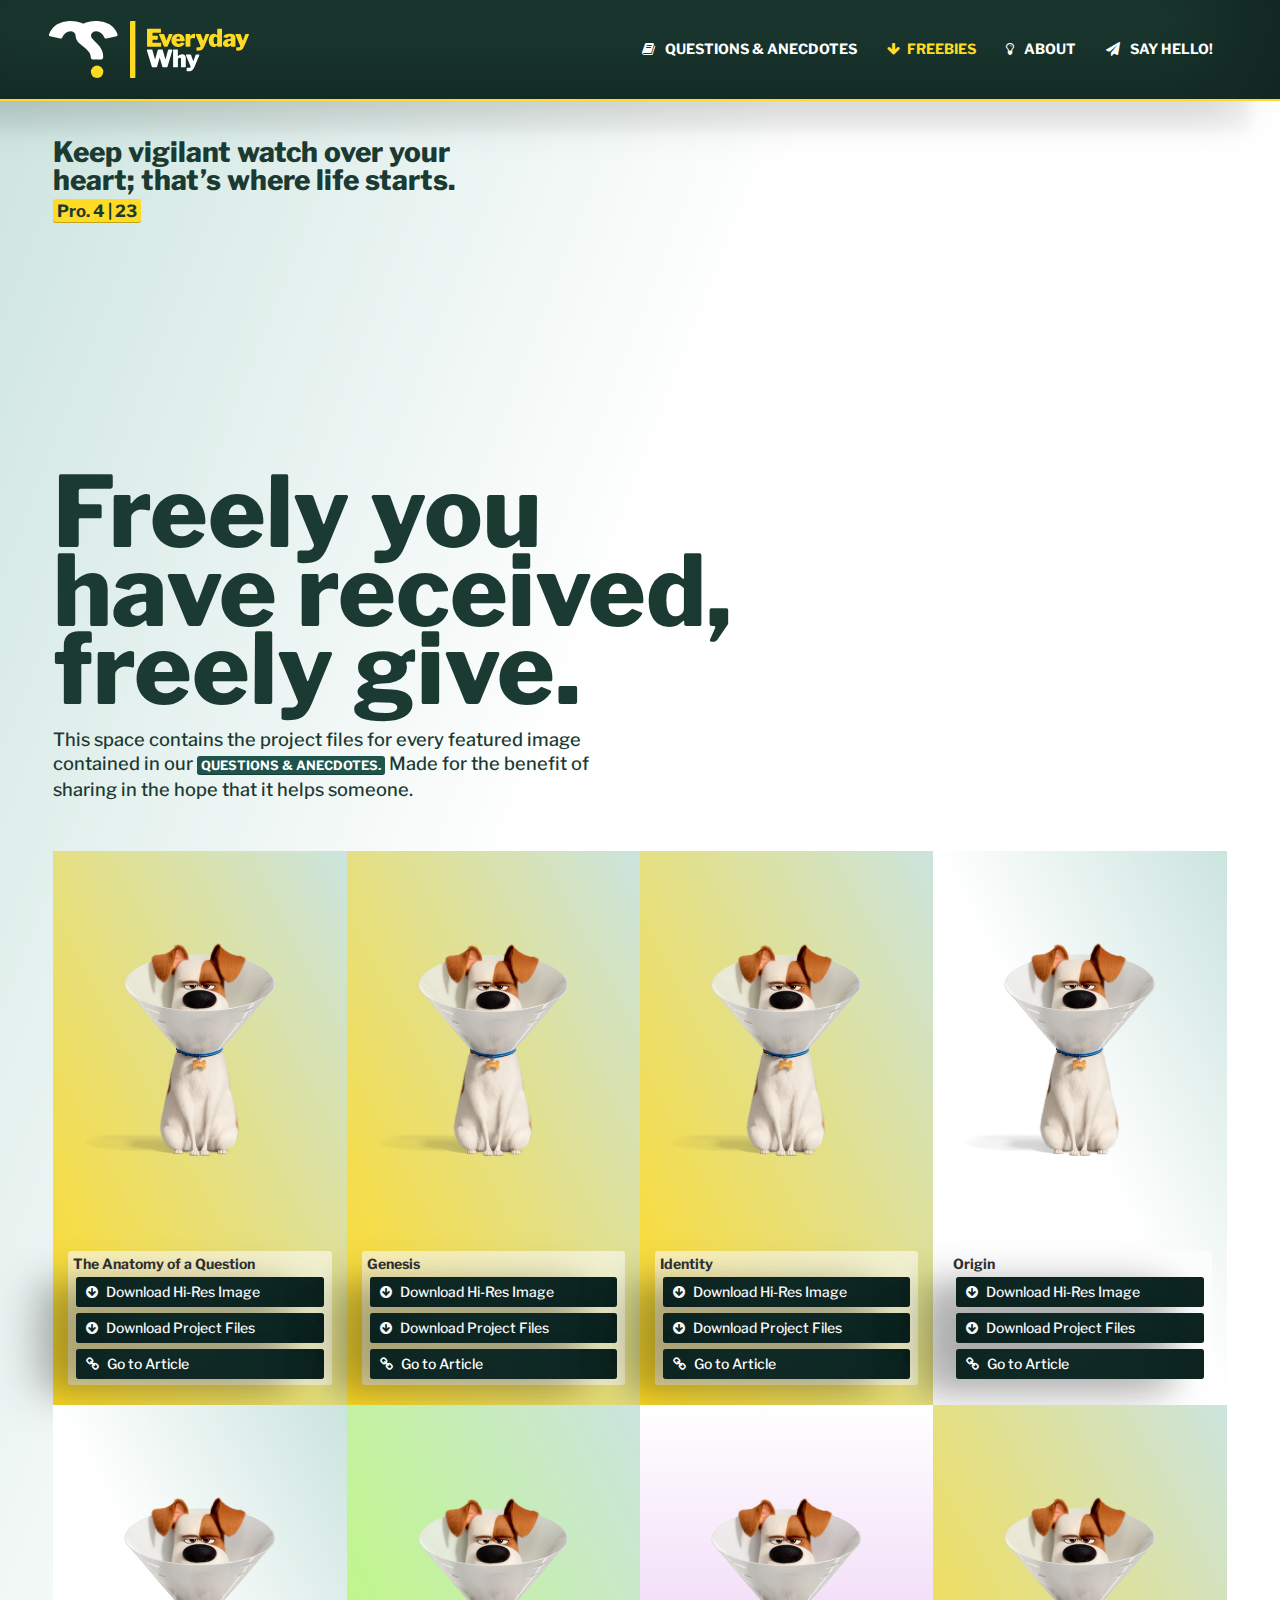
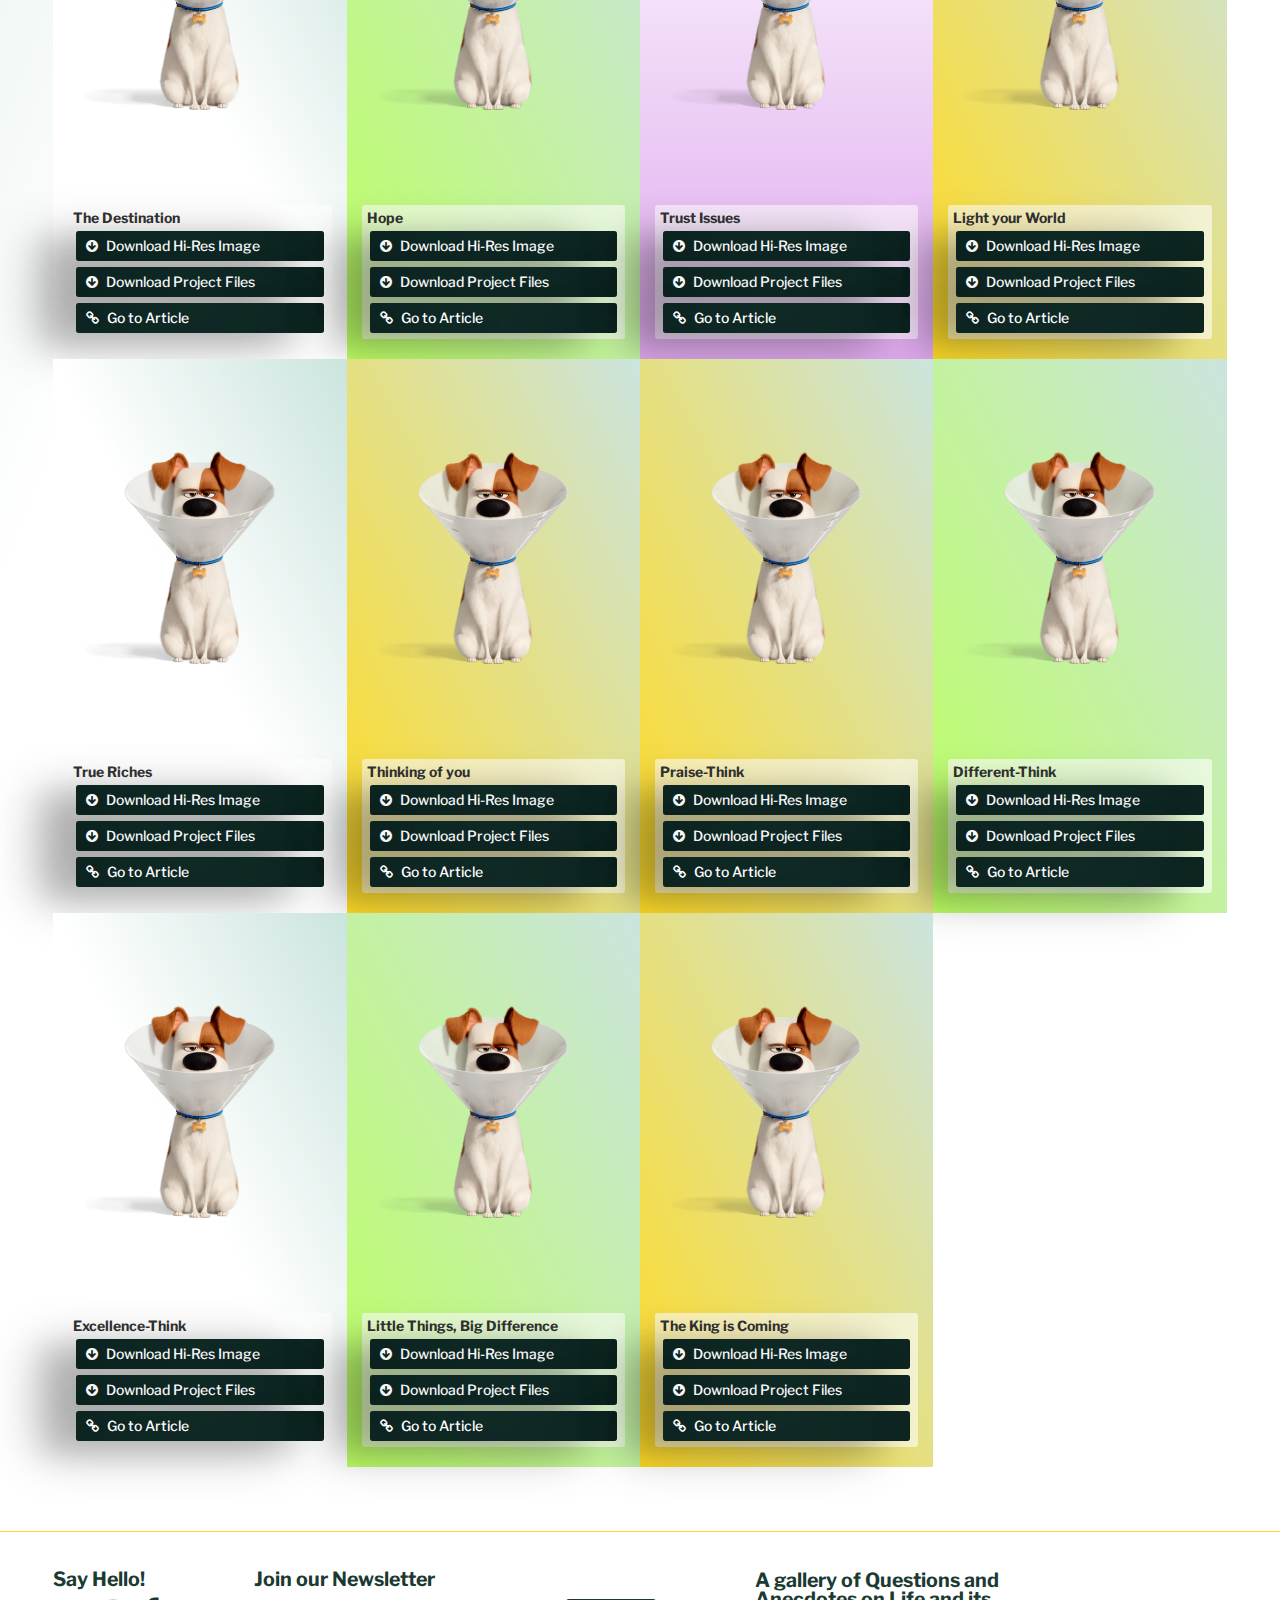
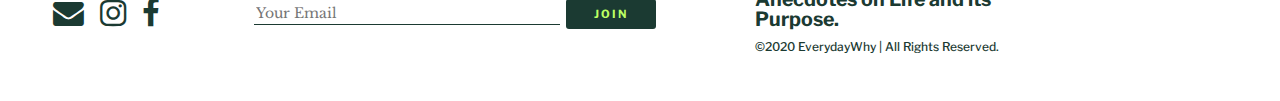
==== commit 658c1150: "about and welcome jumbotron redesign, background colours chnaged across all pages" ====
--- a/freebies.html
+++ b/freebies.html
@@ -34,7 +34,7 @@
     <title>Everyday Why</title>
   </head>
 
-  <body class="happy">
+  <body  class="illuminating">
     <header>
       <nav class="navbar navbar-default" id="nav">
         <div class="container-fluid">
@@ -67,9 +67,9 @@
                 >
               </li>
               <li class="link">
-                <a href="#" onclick="visibiltySwitch()" id="chew-this-over-link"
+                <a href="#" onclick="visibiltySwitch()" id="about-link"
                   ><i class="fa fa-lightbulb-o" aria-hidden="true"></i>
-                  <span>Chew this Over</span></a
+                  <span>About</span></a
                 >
               </li>
               <li class="link">
@@ -87,48 +87,61 @@
         >
       </nav>
     </header>
-    <section>
-      <div class="jumbotron jumbotron-fluid educational" id="chew-this-over">
-        <div class="container">
-          <p class="welcome-text text-center">
-            We believe that the <span>Gospel Of Jesus Christ </span> is the
-            answer to the World's Questions. It is our hope that we are able to
-            create a space which stimulates a fresh perspective and provides
-            Answers to commonly encountered Questions. It is our prayer that
-            with artful storytelling and practical content, you would find
-            solutions and unique direction to make that next step.
-            <kbd>Simplifying the Truth with words, pictures and sound</kbd>
-          </p>
+     <section class="jumbotron">
+      
+        <div class="container-fluid">
+        <div class="row" >
+            
+            <div class="col-xs-12 " id="about">   <div class="about-header"><i class="fa fa-circle" aria-hidden="true"></i></div>
+             
+    <p id="about-text">Hi, my name is Rex and I’m a creative. <br>
+I am also an autodidact philomath.<br>
+But most of all, I am a Christian. <br>
+I have a curious mind, I strive to understand, <br>
+and so I ask a lot of questions.<br>
+I ask, then research, then talk, then ask again, <br>
+then research and then discuss until i find answers. <br>
+I share a lot of my processes with my wife who is <br>
+a researcher and often helps my process. <br>
+Sometimes, I find new understanding in my son. <br>
+This is a personal diary into my questions about life. <br>
+I think of simple ways to interpret life’s concepts, <br>
+and here, I share my thoughts.<br>
+</p>
+ <div><kbd> A Gallery of Questions and Anecdotes on
+              Life and its Purpose</kbd> </div>
+    </div>
+          
         </div>
+        <div class="row">
+        <div class="col-xs-12" id="welcome"><div>Keep vigilant watch over your heart;
+    that’s where life starts. </div> <kbd>Pro. 4 | 23</kbd>
+             
+    
       </div>
-      <div class="jumbotron jumbotron-fluid" id="quote">
-        <div class="container">
-          <p class="welcome-text text-center">
-            “So, my fine friends—listen to me, and see what you think of this.
-            Isn’t it just <span class="text-muted">common sense</span>— as
-            common as the sense of taste— To put our heads together and figure
-            out what’s going on here?..."
-            <kbd>— Job 34:4</kbd>
-          </p>
-        </div>
       </div>
+      </div>
+      
     </section>
 
     <section class="freebies">
-      <div class="container-fluid">
-        <div>
-          <span class="freebies-header">
-            Freely you have received, freely give.</span
-          >
-          <p class="freebies-header-tagline">
+      <div class="container-fluid  ">
+       <div class="row">
+         <div class="col-xs-12 col-lg-12 freebies-header">
+           Freely you have received, freely give.
+         </div>
+         <div class="col-xs-12 col-lg-12 ">
+         <p class="freebies-header-tagline">
             This space contains the project files for every featured image
             contained in our
-            <a href="questions-anecdotes.html">Questions & Anecdotes. </a> Made
+            <kbd><a href="questions-anecdotes.html">Questions & Anecdotes.</a></kbd> Made
             for the benefit of sharing in the hope that it helps someone.
           </p>
-        </div>
-        <div class="row">
-          <div class="col-xs-12 col-sm-6 col-lg-3 link-container educational">
+         </div>
+         </div>
+ <div class="container-fluid  ">
+       <div class="row">
+          <div class="col-xs-12 col-md-6  col-lg-3 link-container happy">
             <div class="test-image-half"></div>
             <ul class="list-group list-group-flush">
               <div class="image-title">The Anatomy of a Question</div>
@@ -152,7 +165,7 @@
               </li>
             </ul>
           </div>
-          <div class="col-xs-12 col-sm-6 col-lg-3 link-container happy">
+          <div class="col-xs-12 col-md-6  col-lg-3 link-container happy">
             <div class="test-image-half"></div>
 
             <ul class="list-group list-group-flush">
@@ -177,7 +190,7 @@
               </li>
             </ul>
           </div>
-          <div class="col-xs-12 col-sm-6 col-lg-3 link-container happy">
+          <div class="col-xs-12 col-md-6  col-lg-3 link-container happy">
             <div class="test-image-half"></div>
             <ul class="list-group list-group-flush">
               <div class="image-title">Identity</div>
@@ -203,7 +216,7 @@
               </li>
             </ul>
           </div>
-          <div class="col-xs-12 col-sm-6 col-lg-3 link-container plain">
+          <div class="col-xs-12 col-md-6  col-lg-3 link-container plain">
             <div class="test-image-half"></div>
             <ul class="list-group list-group-flush">
               <div class="image-title">Origin</div>
@@ -229,9 +242,9 @@
               </li>
             </ul>
           </div>
-        </div>
-        <div class="row">
-          <div class="col-xs-12 col-sm-6 col-lg-3 link-container plain">
+          </div>
+          <div class="row">
+          <div class="col-xs-12 col-md-6 col-lg-3 link-container plain">
             <div class="test-image-half"></div>
             <ul class="list-group list-group-flush">
               <div class="image-title">The Destination</div>
@@ -257,7 +270,7 @@
               </li>
             </ul>
           </div>
-          <div class="col-xs-12 col-sm-6 col-lg-3 link-container inspiring">
+          <div class="col-xs-12 col-md-6  col-lg-3 link-container inspiring">
             <div class="test-image-half"></div>
 
             <ul class="list-group list-group-flush">
@@ -282,7 +295,7 @@
               </li>
             </ul>
           </div>
-          <div class="col-xs-12 col-sm-6 col-lg-3 link-container educational">
+          <div class="col-xs-12 col-md-6  col-lg-3 link-container educational">
             <div class="test-image-half"></div>
             <ul class="list-group list-group-flush">
               <div class="image-title">Trust Issues</div>
@@ -308,7 +321,7 @@
               </li>
             </ul>
           </div>
-          <div class="col-xs-12 col-sm-6 col-lg-3 link-container happy">
+          <div class="col-xs-12 col-md-6  col-lg-3 link-container happy">
             <div class="test-image-half"></div>
             <ul class="list-group list-group-flush">
               <div class="image-title">Light your World</div>
@@ -334,9 +347,9 @@
               </li>
             </ul>
           </div>
-        </div>
-        <div class="row">
-          <div class="col-xs-12 col-sm-6 col-lg-3 link-container plain">
+          </div>
+          <div class="row">
+          <div class="col-xs-12 col-md-6  col-lg-3 link-container plain">
             <div class="test-image-half"></div>
             <ul class="list-group list-group-flush">
               <div class="image-title">True Riches</div>
@@ -362,7 +375,7 @@
               </li>
             </ul>
           </div>
-          <div class="col-xs-12 col-sm-6 col-lg-3 link-container happy">
+          <div class="col-xs-12 col-md-6  col-lg-3 link-container happy">
             <div class="test-image-half"></div>
 
             <ul class="list-group list-group-flush">
@@ -387,7 +400,7 @@
               </li>
             </ul>
           </div>
-          <div class="col-xs-12 col-sm-6 col-lg-3 link-container happy">
+          <div class="col-xs-12 col-md-6  col-lg-3 link-container happy">
             <div class="test-image-half"></div>
             <ul class="list-group list-group-flush">
               <div class="image-title">Praise-Think</div>
@@ -413,7 +426,7 @@
               </li>
             </ul>
           </div>
-          <div class="col-xs-12 col-sm-6 col-lg-3 link-container inspiring">
+          <div class="col-xs-12 col-md-6  col-lg-3 link-container inspiring">
             <div class="test-image-half"></div>
             <ul class="list-group list-group-flush">
               <div class="image-title">Different-Think</div>
@@ -439,9 +452,9 @@
               </li>
             </ul>
           </div>
-        </div>
-        <div class="row">
-          <div class="col-xs-12 col-sm-6 col-lg-3 link-container plain">
+          </div>
+          <div class="row">
+          <div class="col-xs-12 col-md-6  col-lg-3 link-container plain">
             <div class="test-image-half"></div>
             <ul class="list-group list-group-flush">
               <div class="image-title">Excellence-Think</div>
@@ -467,7 +480,7 @@
               </li>
             </ul>
           </div>
-          <div class="col-xs-12 col-sm-6 col-lg-3 link-container inspiring">
+          <div class="col-xs-12 col-md-6  col-lg-3 link-container inspiring">
             <div class="test-image-half"></div>
 
             <ul class="list-group list-group-flush">
@@ -494,7 +507,7 @@
               </li>
             </ul>
           </div>
-          <div class="col-xs-12 col-sm-6 col-lg-3 link-container happy">
+          <div class="col-xs-12 col-md-6  col-lg-3 link-container happy">
             <div class="test-image-half"></div>
             <ul class="list-group list-group-flush">
               <div class="image-title">The King is Coming</div>
@@ -520,11 +533,14 @@
               </li>
             </ul>
           </div>
-        </div>
+       
       </div>
+      </div>
+      </div>
+      
     </section>
 
-    <footer>
+    <footer class="white">
       <div class="container-fluid">
         <div class="row">
           <div class="col-sm-12 col-lg-2 icons">
@@ -555,7 +571,7 @@
 
           <div class="col-sm-12 col-lg-3">
             <h1 class="tagline">
-              A Gallery of Questions and Anecdotes on
+              A gallery of Questions and Anecdotes on
               <br class="breakpoint-large" />
               Life and its Purpose.
             </h1>
@@ -582,16 +598,16 @@
         });
       });
 
-      //Switch between quote and chew-this-over sections
-
-      $("#chew-this-over").hide();
-      $("#chew-this-over-link").on("click", function () {
-        $("#quote, #chew-this-over").slideToggle(600);
+      //Switch between welcome and about sections
+
+      $("#about").hide();
+      $("#about-link").on("click", function () {
+        $("#welcome, #about").slideToggle(600);
       });
 
-      //Style "Chew This Over" nav link after each click
-      var chewThisOverLink = document.getElementById("chew-this-over-link");
-      chewThisOverLink.addEventListener("click", function () {
+      //Style "About" nav link after each click
+      var aboutLink = document.getElementById("about-link");
+      aboutLink.addEventListener("click", function () {
         var clicked = document.getElementsByClassName("clicked");
         if (this.className !== "clicked") {
           this.className += "clicked";
--- a/css/style.css
+++ b/css/style.css
@@ -16,7 +16,10 @@
   background-color: #ffdb26;
 }
 
-
+hr{
+    border: 3px solid #1b3a32;
+  margin-right: 70%;
+}
 
  
 
@@ -130,7 +133,7 @@
   color: #ffdb26;
 }
 
-#nav a:hover {
+#nav a:not(fa):hover {
   color: #ffdb26;
   background-color: transparent;
   transition: all ease 0.35s;
@@ -182,9 +185,13 @@
   height: auto;
 }
 
+#nav #about-link:hover{
+color: #dea8ed;
+}
+
 #nav .clicked {
-  color: #dea8ed;
-  transition: color 1s ease;
+  color: #dd98f0;
+  transition: color 0.5s ease;
 }
 
 #scroll-to-top {
@@ -231,71 +238,94 @@
   margin: 0 auto;
   border: 0;
   position: relative;  
-background-color: #fff;
-}
-
-.jumbotron kbd {
-  color: #fff;
-  font-size: 0.7em;
-}
-
-.jumbotron mark {
-  font-family: "Libre Baskerville", serif;
-}
-
-.jumbotron .welcome-text {
-  color: #1b3a32;
+ background-color: transparent;
+padding: 3% 3% 0% 3%;
+
+}
+
+#welcome {
+  line-height: 0.98em;
   font-family: "Libre Franklin", sans-serif;
+  font-weight: 800;
   font-size: 2em;
-  font-weight: 500;
-  margin: 0;
-  text-align: left;
-  padding: 5% 0;
-  line-height: 1.4em;
-}
-
-.jumbotron .welcome-text small {
-  font-family: "Libre Baskerville", serif;
-  font-size: 0.8em;
-  font-weight: 100;
-  display: inline-block;
-  color: #1b3a32;
-  margin: 0;
-  border: 0;
-}
-
-.jumbotron .welcome-text span {
-  color: #1f544d;
-  font-family: "Libre Baskerville", serif;
-  font-weight: 900;
-  font-style: italic;
-  font-size: 1.1em;
-  text-decoration: underline;
-  text-decoration-color: #ffdb26;
-}
-
-#quote {
-  padding: 3% 3%;
-   /* background: url("../images/quote-bg.jpg");
-  background-position: center bottom;
-  background-repeat: no-repeat;
-  background-size: cover;
-position: relative;
-  max-height: 1000px;
-  width: 100%;
-  height: auto; */
-}
-#chew-this-over {
-  padding: 3% 3%;
-}
+  letter-spacing: 0px;
+height: 30vh;
+margin: 0 auto;
+ display: inline-block;
+ position: relative;
+ top:0;
+ left:0;
+width: 500px;
+color: #1b3a32;
+}
+
+#welcome  kbd {
+    color: #1b3a32;
+  font-size: 0.6em;
+  font-weight: 700;
+  background-color: #ffdb26; 
+}
+
+
+#about {
+  font-family: "Libre Franklin", sans-serif;
+  height: 60vh;
+  margin: 0 auto;
+  position: relative;
+}
+
+#about .about-header {
+     line-height: 110px;
+  font-weight: 800;
+  font-size: 140px;
+  letter-spacing: -3px;
+  margin: 0 auto;
+ color: #cbe4de;
+ padding-bottom: 25px;
+
+
+}
+
+
+#about kbd{
+    color: #fff;
+    margin-top: 10px;
+  font-size: 17px;
+font-weight: 600;
+}
+
+#about-text {
+   line-height: 1.1em;
+  font-family: "Libre Franklin", sans-serif;
+  font-weight: 700;
+  font-size: 1.9em;
+  letter-spacing: 0px;
+padding-bottom: 20px;
+ display: inline-block;
+color: #dd98f0;
+width: 100%;
+
+
+}
+
+#about .fa{
+    color:#ffdb26;
+    font-size: 600px;
+    position: absolute;
+    top: 0;
+    left: 100px;
+    mix-blend-mode: darken;
+}
+
+
+
+
 
 
 /*----------------------------------------------Articles----------------------------------------*/
 
 .article-collection-bg {
   padding: 5% 3%;
-  background-color: #fff;
-  border-top: 1px solid #ffdb26;
 
 }
 
@@ -313,7 +343,7 @@
   border: 0;
   border-radius: 3px;
   padding: 0 20px;
-  background-image: linear-gradient(to left, #cbe4de, #457165);
+  
 }
 
 .article-block .panel-group .panel-heading {
@@ -360,7 +390,7 @@
   font-size: 1.4em;
   line-height: 1.6em;
   text-align: left;
-  max-height: 500px;
+  max-height: 80vh;
   overflow: auto;
   border: 0;
   box-shadow: -40px 10px 50px rgba(0, 0, 0, 0.175),
@@ -378,7 +408,7 @@
 }
 
 .article-block .panel-group .panel .panel-heading a:before {
-  float: right !important;
+  float: right ;
   font-family: FontAwesome;
   content: "\f0d8";
   padding-right: 5px;
@@ -390,7 +420,7 @@
   .panel
   .panel-heading[aria-expanded="false"]
   a:before {
-  float: right !important;
+  float: right;
   content: "\f0d7";
 }
 
@@ -432,6 +462,7 @@
   line-height: 1em;
   font-size: 0.7em;
   margin: 0 auto;
+  padding: 0;
 }
 
 footer span {
@@ -456,6 +487,7 @@
   padding-right: 10px;
   color: #1b3a32;
   padding-bottom: 0;
+  margin: 0;
 }
 
 footer .fa:hover {
@@ -467,6 +499,7 @@
   border: none;
   font-size: 0.8em;
   text-decoration-style: underline;
+  margin: 0;
 }
 footer .newsletter form input[type="text"] {
   background-color: transparent;
@@ -480,7 +513,7 @@
 footer .newsletter form #email {
   border-bottom: 1px solid #1b3a32;
    padding-top: 10px;
-
+   margin: 0;
   font-family: "Libre Baskerville", serif;
  
  
@@ -495,6 +528,7 @@
    padding: 7px 28px;
    text-transform: uppercase;
    letter-spacing: 2px;
+  margin: 0; 
 
 }
 footer .newsletter form #join:hover {
@@ -503,9 +537,10 @@
   
 }
 
-#copyright h6 {
+#copyright {
     font-size: 0.4em;
   font-weight: bold;
+  margin-bottom: 0; 
 }
 
 input:-webkit-autofill,
@@ -523,9 +558,6 @@
   transition: background-color 5000s ease-in-out 0s;
 }
 
- #footer-watermark {
-     background-color: #fff;
-}
 
 /*----------------------------------------------Say-Hello----------------------------------------*/
 
@@ -534,7 +566,6 @@
  margin:0 auto;
   padding: 5% 3%;
   color: #1b3a32;
-  border-top: 1px solid #ffdb26;
 }
 
 .say-hello .hello-header {
@@ -542,14 +573,27 @@
   font-family: "Libre Franklin", sans-serif;
   font-weight: 800;
   font-size: 7em;
-  width: 100%;
   letter-spacing: 0px;
-padding-bottom: 5%;
-
+padding-bottom: 20px;
+ display: inline-block;
 color: #1b3a32;
-position: relative;
-
-}
+
+
+}
+
+.say-hello .about-text {
+  line-height: 1.3em;
+  font-family: "Libre Franklin", sans-serif;
+  font-weight: 500;
+  font-size: 1.3em;
+  letter-spacing: 0px;
+padding-bottom: 40px;
+color: #1b3a32;
+width: 80%;
+margin-left:0;
+
+}
+
 
 
 .say-hello .input-heading {
@@ -559,9 +603,9 @@
      border-radius: 3px;
      display: inline-block;
      padding: 12px 12px;
-     background-color:#fff;
+    background-color: rgba(255, 255, 255, 0.589);
     color: #1b3a32;
-    opacity:90%;
+
    
  
 }
@@ -668,21 +712,49 @@
     -55px -30px 90px rgba(0, 0, 0, 0.336) inset;
 }
 
+
+
 #watermark {
   background: url("../images/Isotype-watermark.svg");
   background-position: center;
   background-repeat: no-repeat;
-  background-size: auto;
+  background-size: cover;
   position: absolute;
-right:2%;
- bottom:0;
+left:0;
+ top:-5%;
   min-height: 100%;
-  width: 1934px;
-  height: auto;
-  opacity: 30%;
-  z-index:0;
-  overflow: hidden;
+  width:100%;
+  opacity: 100%;
+  mix-blend-mode: screen;
       
+}
+
+#bg-hello {
+  background: url("../images/landing-page.png");
+  background-position: center;
+  background-repeat: no-repeat;
+  background-size: cover;
+  position: absolute;
+  right:0%;
+  bottom:0%;
+  min-height: 100%;
+  width: 100%;
+  height:  auto;
+  opacity: 100%;
+  
+}
+
+#bg-question {
+  background: url("../images/Isotype-watermark.svg");
+  background-position: center;
+  background-repeat: no-repeat;
+  background-size: cover;
+  position: fixed;
+  top:0%;
+  min-height: 100%;
+  width: 100%;
+  opacity: 100%;
+  mix-blend-mode: screen;     
 }
 
 /*----------------------------------------------Freebies Page----------------------------------------*/
@@ -690,25 +762,19 @@
 .freebies{
     padding: 5% 3%;
     margin: 0 auto;
-    background-color: #fff;
-    border-top: 1px solid #ffdb26;
-}
-
-.freebies .row{
-    margin: 0 auto;
-}
-
-.freebies .link-container {
-    border: 5px solid #fff;
-  
-}
+
+}
+
+
+
 
 .test-image {
   background: url("../images/The Anatomy of a Question.png");
   background-position: center;
   background-repeat: no-repeat;
   background-size: contain;
-  height: 500px;
+  height: 800px;
+  width:auto;
  
 }
 .test-image-half {
@@ -716,32 +782,34 @@
   background-position: center;
   background-repeat: no-repeat;
   background-size: contain;
-  height: 250px;
-  
-}
+  height: 400px;
+  width:auto;
+  
+}
+
 
 .freebies .freebies-header{
-     line-height: 0.8em;
+ line-height: 0.8em;
   font-family: "Libre Franklin", sans-serif;
   font-weight: 800;
-  font-size: 6em;
-  width: 100%;
+  font-size: 7em;
   letter-spacing: 0px;
+padding-bottom: 20px;
+ display: inline-block;
 color: #1b3a32;
-position: relative;
-
-}
+width:60%;
+
+}
+
 .freebies .freebies-header-tagline{
-     line-height: 1em;
+   line-height: 1.3em;
   font-family: "Libre Franklin", sans-serif;
-  font-weight:700;
-  font-size: 1.7em;
-  width: 100%;
+  font-weight: 500;
+  font-size: 1.3em;
   letter-spacing: 0px;
-padding-top: 1em;
-padding-bottom: 5%;
+padding-bottom: 40px;
 color: #1b3a32;
-position: relative;
+width:50%;
 
 }
 
@@ -749,21 +817,28 @@
      line-height: 1em;
   font-family: "Libre Franklin", sans-serif;
   font-weight:700;
-  font-size: 0.9em;
-  width: 100%;
+ text-transform: uppercase;
   letter-spacing: 0px;
-padding-top: 1em;
-padding-bottom: 3em;
-color: #457165;
+color: #fff;
 
 
 }
 
 .freebies .freebies-header-tagline a:hover{
   
-color: #1b3a32;
+color: #ffdb26;
 text-decoration: none;
-
+background-color: #1f544d;
+
+
+}
+.freebies .freebies-header-tagline kbd{
+font-size: 0.7em;
+background-color: #1f544d;
+
+}
+.freebies .freebies-header-tagline kbd:hover{
+background-color: #1f544d;
 
 }
 
@@ -782,10 +857,10 @@
 
 
 .freebies .link-container:hover > .list-group{ 
-   min-height:140px;
+   min-height:125px;
     max-height: 200px;
     opacity: 1;
-    transition: opacity cubic-bezier(1,0,.39,.86) 0.4s 0.2s, min-height cubic-bezier(.46,.09,.27,1) 0.4s 0.1s, max-height cubic-bezier(.46,.09,.27,1) 0.5s 0.1s;
+    transition: opacity cubic-bezier(1,0,.39,.86) 0.4s 0.2s, min-height cubic-bezier(.46,.09,.27,1) 0.6s 0.1s, max-height cubic-bezier(.46,.09,.27,1) 0.6s 0.1s;
     
 }
 
@@ -797,7 +872,6 @@
  background-color: transparent;
 font-family: "Libre Franklin", sans-serif;
 font-weight: 700;
-font-size: 1.3em;
      
 }
 .freebies .list-group-item {
@@ -815,7 +889,6 @@
      border: 0;
   border-radius: 3px;
   padding: 5px 10px;
-  /* margin: 2px 0; */
 color: #fff;
 font-family: "Libre Franklin", sans-serif;
 font-weight: 500;
@@ -824,6 +897,7 @@
     -30px 10px 30px rgba(0, 0, 0, 0.151),
     -5px -10px 115px rgba(0, 0, 0, 0.65) inset;
 }
+
 .freebies .card-link:hover {
 color: #ffdb26;
 text-decoration: none;
@@ -876,14 +950,15 @@
     to bottom left,
     #cbe4de,
     #ffdb26
-  ) !important;
+  ) ;
+
 }
 .inspiring {
   background-image: linear-gradient(
     to bottom left,
     #cbe4de,
     #bcff63
-  ) !important;
+  ) ;
 }
 
 .dark {
@@ -891,20 +966,56 @@
     to bottom left,
   #457165,
     #1b3a32
-  ) !important;
+  ) ;
 }
 
 .plain {
-  background-image: linear-gradient(to bottom left, #cbe4de, #fff) !important;
+  background-image: linear-gradient(to bottom left, #cbe4de, #fff, #fff);
+}
+
+.white {
+  background-image: linear-gradient(to bottom left, #fff, #fff);
 }
 
 .educational {
   background-image: linear-gradient(
-    to bottom left,
-    #cbe4de,
-    #dea8ed
+    to bottom ,
+     #fff,
+     #dea8ed
   ) !important;
 }
+
+.enlightening  {
+  background-image: linear-gradient(
+    to top left,
+        
+#bcff63,
+    #fcd92d,
+         #dea8ed
+         
+   
+  ) ;
+}
+
+.home{
+  background-image: linear-gradient(
+    to bottom right,
+   #E0C6E7,
+   #fff,
+   #fff,
+   #fff    
+  ) !important;
+}
+.illuminating{
+  background-image: linear-gradient(
+    to bottom right,
+   #cbe4de,
+   #fff,
+   #fff,
+   #fff    
+  ) !important;
+}
+
 
 /*----------------------------------------------Animations for dropdown menu----------------------------------------*/
 /* fade-in animation keyframes */
@@ -1228,7 +1339,13 @@
 
 }
 
- 
+
+.say-hello .about-text {
+width: 100%;
+}
+
+
+
 }
 
 @media (max-width: 1100px) {
@@ -1305,7 +1422,28 @@
     transition: font-size ease-in-out 0.2s;
 }
 
-   
+  
+#about kbd{
+    margin-top: 10px;
+  font-size: 15px;
+}
+
+#about-text {
+   line-height: 1.1em;
+  font-size: 1.5em;
+  letter-spacing: 0px;
+padding-bottom: 20px;
+
+
+}
+
+#about .fa{
+    color:#ffdb26;
+    font-size: 600px;
+    top: 0;
+    left: 100px;
+ 
+} 
   
 
 
@@ -1326,11 +1464,6 @@
 
   }
 
-  .jumbotron .welcome-text {
-    font-size: 1.7em;
-    line-height: 1.2em;
-  }
-
   .article-block .panel-group .panel a {
     font-size: 2.6em;
   }
@@ -1369,14 +1502,51 @@
     font-size: 1em;
   }
 
-  .jumbotron .welcome-text {
-    font-size: 1.3em;
-    padding-top: 10%;
-    padding-bottom: 10%;
-  }
+ 
+  
+#welcome {
+  line-height: 0.98em;
+  font-size: 1.3em;
+  letter-spacing: 0px;
+height: 30vh;
+width: 100%;
+}
+
+#welcome  kbd {
+  font-size: 0.6em;
+  font-weight: 700;
+}
+
+
+#about {
+  height: 60vh;
+}
+
+
+#about kbd{
+    margin-top: 10px;
+  font-size: 12px;
+}
+
+#about-text {
+   line-height: 1.3em;
+  font-size: 0.8em;
+  letter-spacing: 0px;
+padding-bottom: 20px;
+
+
+}
+
+#about .fa{
+    color:#ffdb26;
+    font-size: 400px;
+    top: 0;
+    left: 100px;
+ 
+} 
 
   .article-block .panel-group .panel a {
-    font-size: 1.3em;
+    font-size: 1.2em;
   }
 
   .article-block .panel-group .panel .panel-heading a:before {
@@ -1399,44 +1569,30 @@
     line-height: 1em;
     font-size: 0.6em;
   }
-
+   .say-hello .hello-header {
+ line-height: 0.8em;
+  font-size: 3em;
+}
+  
+}
 
 .say-hello form input[type="text"] {
   font-size: 0.9em;
   width: 100%;
 }
 
-  #watermark {
-right:10px;
- bottom:270px;
-  min-height: 100%;
-  width: 1000px;
-  
-}
+ 
 
 .freebies .freebies-header{
-     line-height: 0.8em;
-  font-family: "Libre Franklin", sans-serif;
-  font-weight: 800;
+ line-height: 0.8em;
   font-size: 4em;
-  width: 100%;
-  letter-spacing: 0px;
-color: #1b3a32;
-position: relative;
-
-}
+  width:80%;
+}
+
 .freebies .freebies-header-tagline{
-     line-height: 1em;
-  font-family: "Libre Franklin", sans-serif;
-  font-weight:700;
-  font-size: 1.2em;
-  width: 100%;
-  letter-spacing: 0px;
-padding-top: 1em;
-padding-bottom: 3em;
-color: #1b3a32;
-position: relative;
-
+   line-height: 1.3em;
+  font-size: 1.3em;
+width:60%;
 }
 
 
@@ -1447,9 +1603,19 @@
     .breakpoint-large{
         display:none;
     }
-
-
-
-
-
-
+.freebies .freebies-header{
+ line-height: 0.8em;
+  font-size: 3em;
+  width:100%;
+}
+
+.freebies .freebies-header-tagline{
+   line-height: 1.3em;
+  font-size: 1.3em;
+width:100%;
+}
+ 
+
+}
+
+
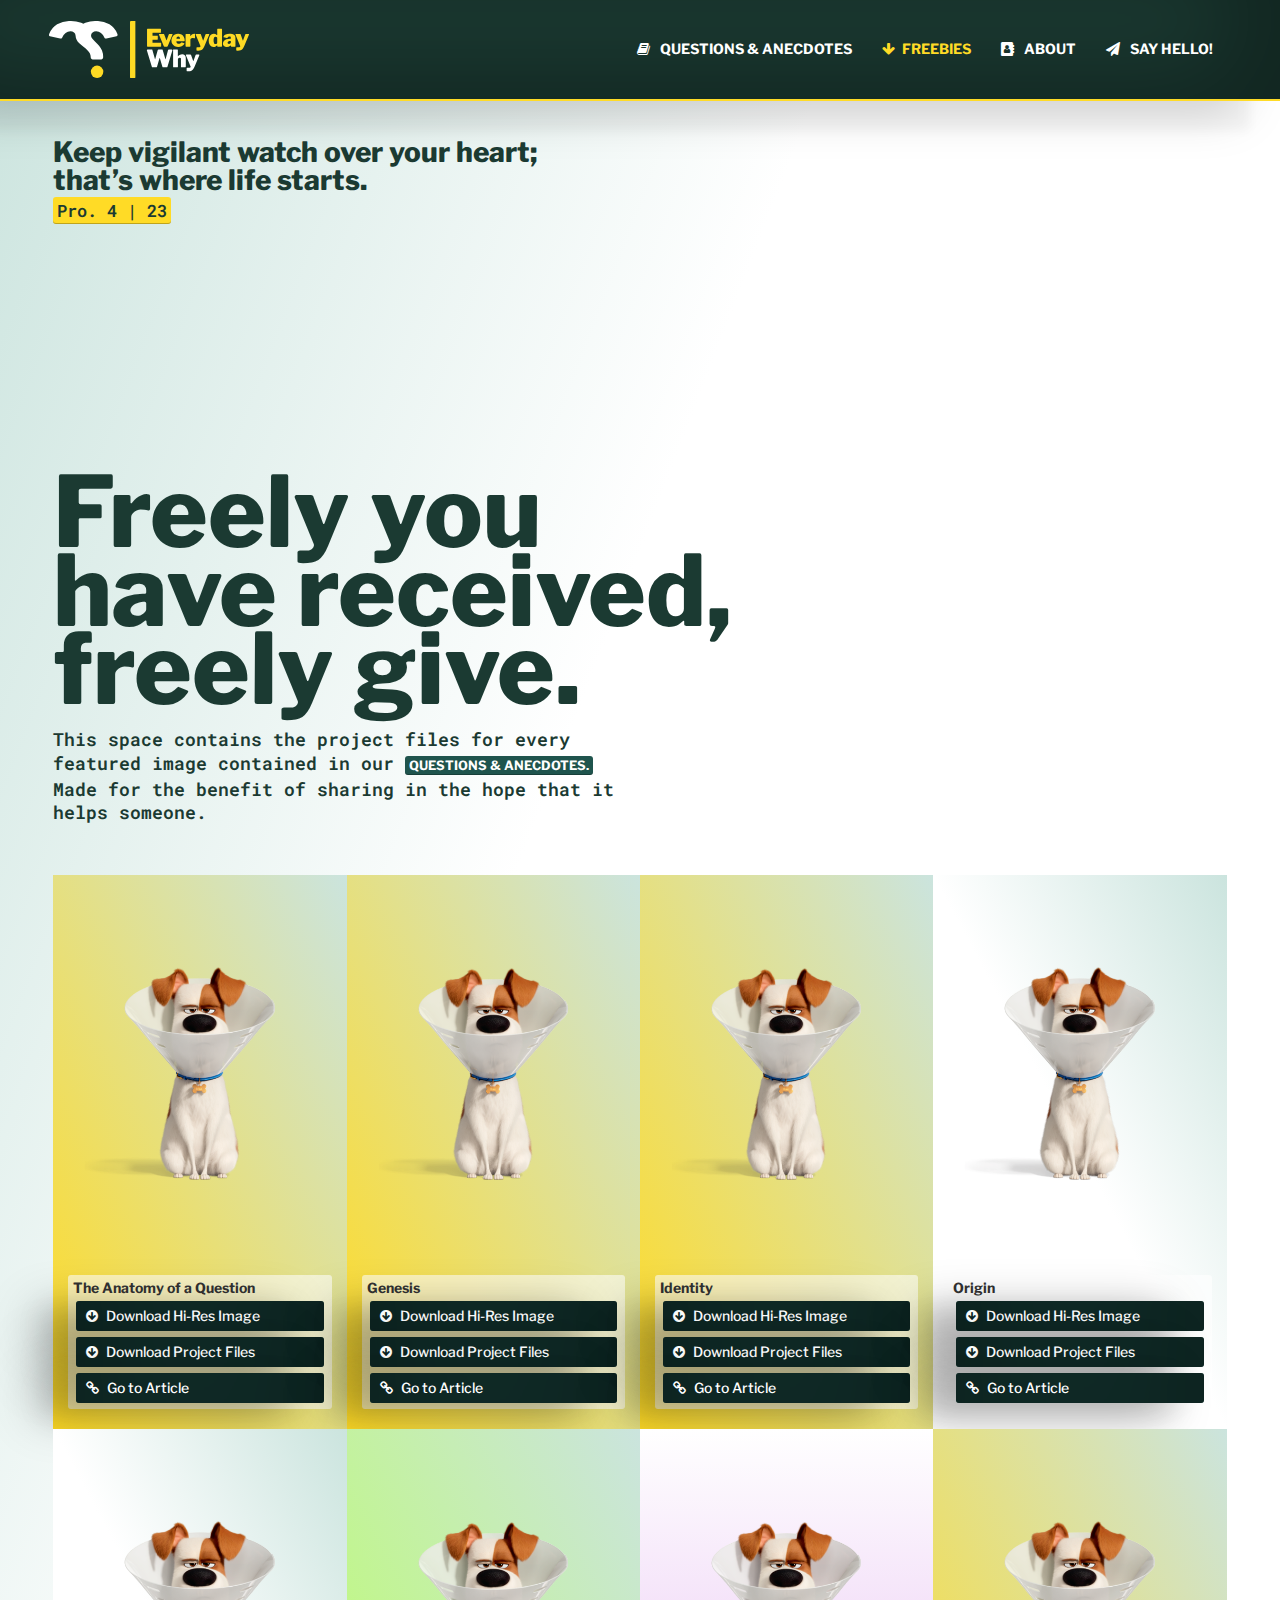
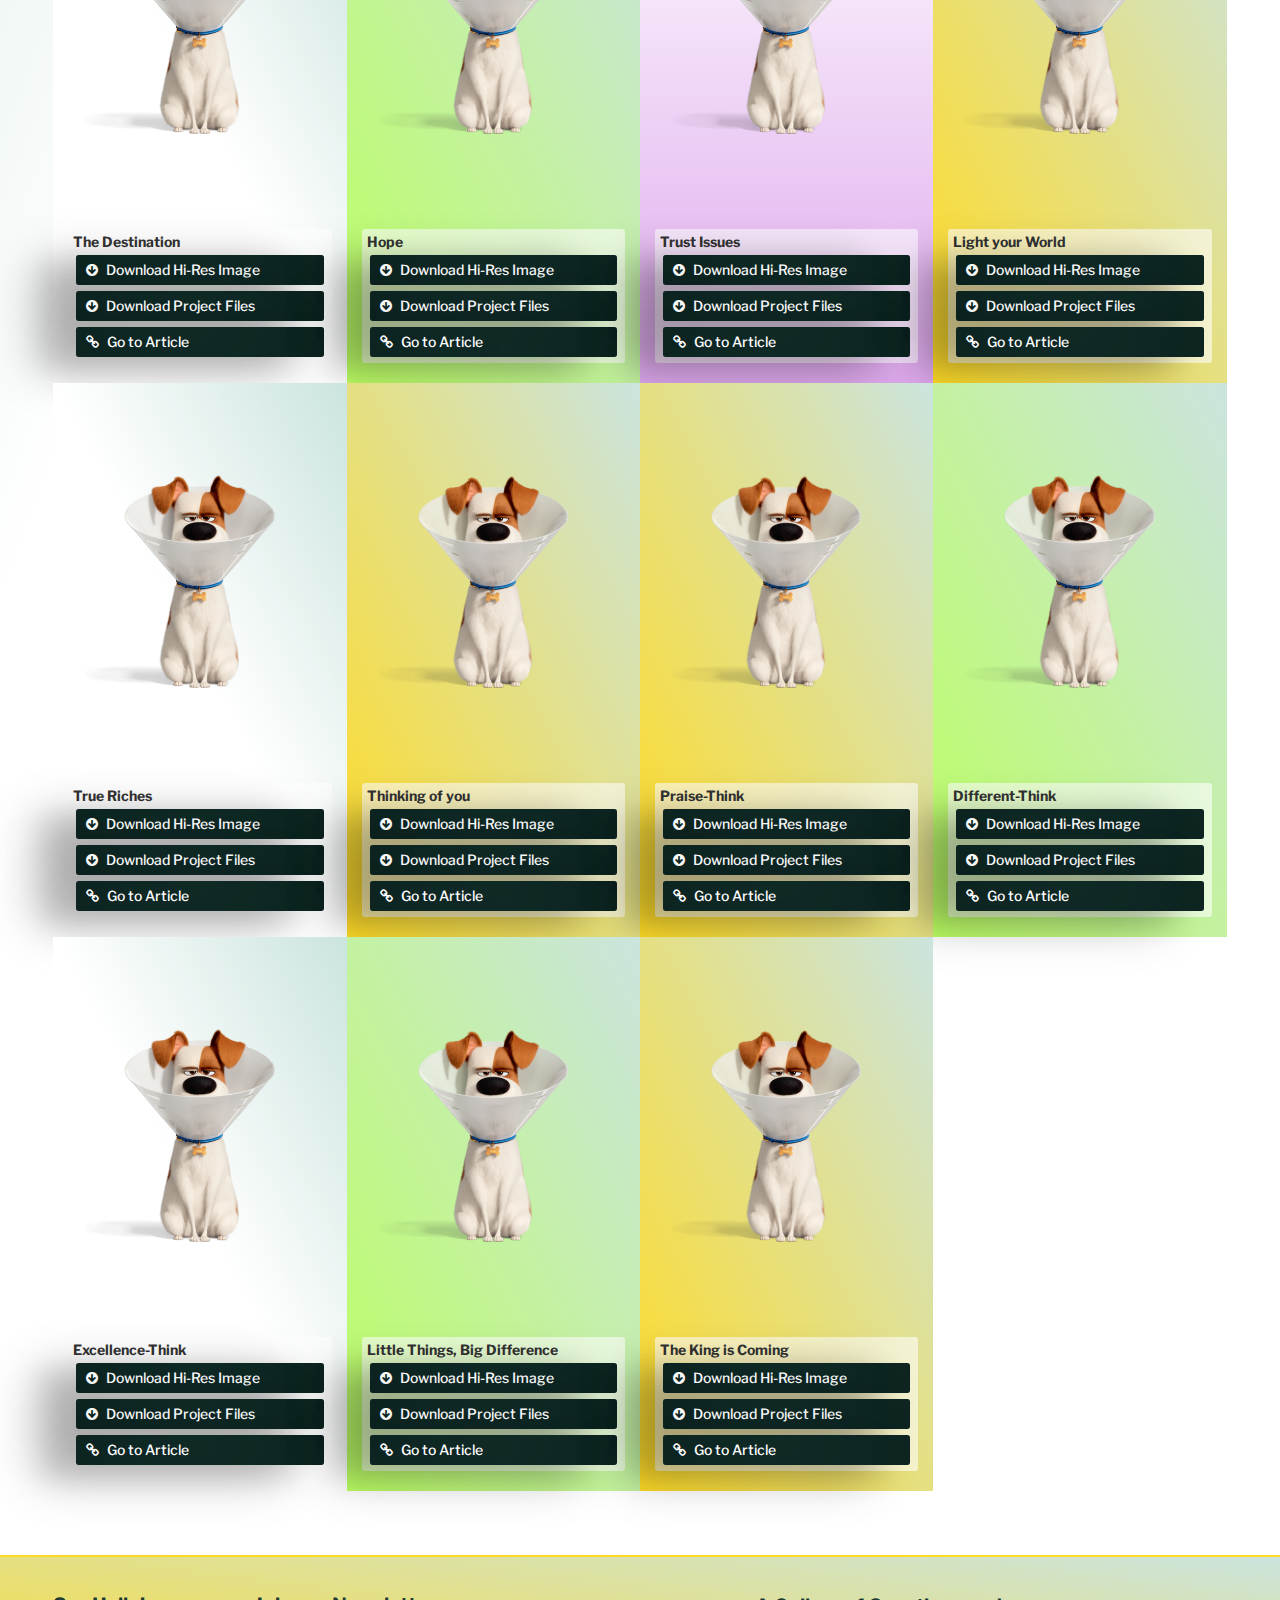
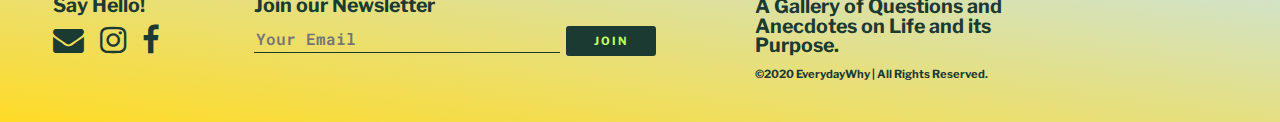
==== commit 82cf1554: "moved  say-hello.html to a modal on both home and freebies page" ====
--- a/freebies.html
+++ b/freebies.html
@@ -35,6 +35,157 @@
   </head>
 
   <body  class="illuminating">
+  <section>
+      <div
+        class="modal fade"
+        id="say-hello-modal"
+        tabindex="-1"
+        role="dialog"
+        aria-labelledby="say hello"
+        aria-hidden="true"
+      >
+        <div class="modal-dialog modal-dialog-centered" role="document">
+          <div class="modal-content enlightening">
+            <div class="modal-header">
+              <div class="logo-modal" ><a href="questions-anecdotes.html"><img src="EverydayWhyLogo-04.svg" alt="logo"></a></div>
+         
+              <button
+                type="button"
+                class="close"
+                data-dismiss="modal"
+                aria-label="Close"
+              >
+               <span id="close-icon" aria-hidden="true">&times;</span>
+              </button>
+            </div>
+            <div class="modal-body ">
+              <section class="say-hello">
+                <div class="container-fluid">
+                  <div class="row">
+                    <div class="col-xs-12 col-lg-12 hello-header">Hello!</div>
+                    <div class="col-xs-12 col-lg-6">
+                      <p class="hello-text">
+                        We believe that the <kbd>Gospel Of Jesus Christ</kbd> is
+                        the answer to the world's questions. It is our hope that
+                        we are able to create a space which stimulates a fresh
+                        perspective and provides answers to commonly encountered
+                        questions. It is our prayer that with artful
+                        storytelling and practical content, you would find
+                        solutions and unique direction to make that next step.
+                        <kbd
+                          >Simplifying the Truth with words, pictures and
+                          sound</kbd
+                        >
+                      </p>
+                    </div>
+                  </div>
+                  <div class="row">
+                    <div class="col-xs-12 col-lg-6">
+                      <span class="input-heading"
+                        >Got a question or comment?</span
+                      >
+                      <div>
+                        <form action="" method="get">
+                          <label for="fname" class="sr-only">First Name</label>
+                          <input
+                            type="text"
+                            id="fname"
+                            name="firstname"
+                            placeholder="Your Name"
+                          />
+
+                          <label for="email" class="sr-only">Email</label>
+                          <input
+                            type="text"
+                            id="email"
+                            name="email"
+                            placeholder="Your Email"
+                          />
+
+                          <label for="confirm-email" class="sr-only"
+                            >Confirm Email</label
+                          >
+                          <input
+                            type="text"
+                            id="confirm-email"
+                            name="confirm-email"
+                            placeholder="Confirm Your Email"
+                          />
+                          <label for="message" class="sr-only">Last Name</label>
+                          <input
+                            type="text"
+                            id="message"
+                            name="message"
+                            placeholder="Your Message"
+                          />
+
+                          <input type="submit" value="Start conversation" />
+                        </form>
+                      </div>
+                    </div>
+                    <div class="col-xs-12 col-lg-6">
+                      <div class="join-follow" id="say-hello-right">
+                        <div class="newsletter">
+                          <form action="" method="get" class="form-inline">
+                            <span class="input-heading"
+                              >Join our Newsletter</span
+                            >
+                            <label for="email" class="sr-only"
+                              >Join our Newsletter</label
+                            ><br />
+                            <input
+                              type="text"
+                              id="email"
+                              name="email"
+                              placeholder="Your Email"
+                            />
+                            <input
+                              type="submit"
+                              value="count me in"
+                              id="join-modal"
+                            />
+                          </form>
+                        </div>
+                        <div class="icons">
+                          <span class="input-heading">Follow Us</span><br />
+                          <a
+                            href="https://www.instagram.com/abbaabbarex/"
+                            target="_blank"
+                            ><i class="fa fa-instagram" aria-hidden="true"></i
+                          ></a>
+                          <a
+                            href="https://www.facebook.com/ATA2B"
+                            target="_blank"
+                            ><i class="fa fa-facebook" aria-hidden="true"></i
+                          ></a>
+                        </div>
+                      </div>
+                    </div>
+                  </div>
+                </div>
+              </section>
+              <footer id="footer-modal">
+              <div class="container-fluid">
+                <div class="row">
+                  <div class="col-xs-12">
+                    <h1 class="tagline">
+                      A gallery of Questions and Anecdotes
+                      <br class="breakpoint-large" />
+                      on Life and its Purpose.
+                    </h1>
+                    <div id="copyright-modal">
+                      <div>©2020 EverydayWhy | All Rights Reserved.</div>
+                    </div>
+                  </div>
+                </div>
+              </div>
+            </footer>
+            </div>
+            
+          </div>
+        </div>
+      </div>
+    </section>
     <header>
       <nav class="navbar navbar-default" id="nav">
         <div class="container-fluid">
@@ -68,12 +219,12 @@
               </li>
               <li class="link">
                 <a href="#" onclick="visibiltySwitch()" id="about-link"
-                  ><i class="fa fa-lightbulb-o" aria-hidden="true"></i>
+                  ><i class="fa fa-address-book" aria-hidden="true"></i>
                   <span>About</span></a
                 >
               </li>
               <li class="link">
-                <a href="say-hello.html" class="hello-link">
+                <a data-toggle="modal" href="#say-hello-modal" class="hello-link">
                   <i class="fa fa-send" aria-hidden="true"></i>
                   <span>Say Hello!</span></a
                 >
@@ -108,8 +259,8 @@
 I think of simple ways to interpret life’s concepts, <br>
 and here, I share my thoughts.<br>
 </p>
- <div><kbd> A Gallery of Questions and Anecdotes on
-              Life and its Purpose</kbd> </div>
+ <!-- <div><kbd> A Gallery of Questions and Anecdotes on
+              Life and its Purpose</kbd> </div> -->
     </div>
           
         </div>
@@ -540,11 +691,11 @@
       
     </section>
 
-    <footer class="white">
+    <footer class="happy">
       <div class="container-fluid">
         <div class="row">
           <div class="col-sm-12 col-lg-2 icons">
-            <a href="say-hello.html" class="hello"><span>Say Hello!</span></a>
+            <a data-toggle="modal" href="#say-hello-modal" class="hello"><span>Say Hello!</span></a>
             <a href="mailto:rex@everydaywhy.me" target="_blank"
               ><i class="fa fa-envelope" aria-hidden="true"></i
             ></a>
@@ -571,12 +722,12 @@
 
           <div class="col-sm-12 col-lg-3">
             <h1 class="tagline">
-              A gallery of Questions and Anecdotes on
+              A Gallery of Questions and Anecdotes on
               <br class="breakpoint-large" />
               Life and its Purpose.
             </h1>
             <div id="copyright">
-              <h6>©2020 EverydayWhy | All Rights Reserved.</h6>
+              <div>©2020 EverydayWhy | All Rights Reserved.</div>
             </div>
           </div>
         </div>
--- a/css/style.css
+++ b/css/style.css
@@ -1,5 +1,6 @@
-@import url("https://fonts.googleapis.com/css?family=Libre+Baskerville: 100,200,300,400,500,600,700,800,900|Libre+Franklin: 100,200,300,400,500,600,700,800,900 &display=swap");
-
+@import url("https://fonts.googleapis.com/css?family=Libre+Franklin: 100,200,300,400,500,600,700,800,900 &display=swap");
+@import url('https://fonts.googleapis.com/css2?family=IBM+Plex+Mono: 100,200,300,400,500,600,700,800,900 &display=swap');
+@import url('https://fonts.googleapis.com/css2?family=Roboto+Mono:wght@400;500;700&display=swap');
 
 
 /*----------------------------------------------Utilities----------------------------------------*/
@@ -9,10 +10,12 @@
 
 kbd {
   font-family: "Libre Franklin", sans-serif;
+  font-weight: 600;
   background-color: #1b3a32;
 }
 mark {
-  font-family: "Libre Franklin", sans-serif;
+  font-family: 'Roboto Mono', monospace;
+  font-weight: 500;
   background-color: #ffdb26;
 }
 
@@ -255,14 +258,15 @@
  position: relative;
  top:0;
  left:0;
-width: 500px;
+width: 550px;
 color: #1b3a32;
 }
 
 #welcome  kbd {
+    font-family: 'Roboto Mono', monospace;
+  font-weight: 600;
     color: #1b3a32;
   font-size: 0.6em;
-  font-weight: 700;
   background-color: #ffdb26; 
 }
 
@@ -287,25 +291,27 @@
 }
 
 
-#about kbd{
+
+
+#about-text {
+   line-height: 1.1em;
+ font-family: 'Roboto Mono', monospace;
+  font-weight: 600;
+  font-size: 1.6em;
+  letter-spacing: 0px;
+padding-bottom: 20px;
+ display: block;
+color: #dd98f0;
+width: 100%;
+}
+
+#about-text .about-tagline{
+    font-family: "Libre Franklin", sans-serif;
+
     color: #fff;
     margin-top: 10px;
-  font-size: 17px;
+  font-size: 0.8em;
 font-weight: 600;
-}
-
-#about-text {
-   line-height: 1.1em;
-  font-family: "Libre Franklin", sans-serif;
-  font-weight: 700;
-  font-size: 1.9em;
-  letter-spacing: 0px;
-padding-bottom: 20px;
- display: inline-block;
-color: #dd98f0;
-width: 100%;
-
-
 }
 
 #about .fa{
@@ -382,9 +388,10 @@
 }
 
 .article-block .panel-group .panel .panel-body {
+    font-family: 'Roboto Mono', monospace;
+  font-weight: 600;
   background-color: transparent;
   color: #1b3a32;
-  font-weight: 500;
   padding: 4% 5%;
   margin: 0 auto;
   font-size: 1.4em;
@@ -448,12 +455,24 @@
 
 footer {
   color: #1b3a32;
-  padding: 3% 3%;
+  padding: 40px 3%;
   font-family: "Libre Franklin", sans-serif;
   font-size: 2em;
   background-color: transparent;
   border-radius: 0;
-  border-top: 1px solid #ffdb26;  
+  border-top: 2px solid #ffdb26; 
+  position: relative;
+ 
+}
+#footer-modal {
+  color: #1b3a32;
+  padding: 40px 3%;
+  font-family: "Libre Franklin", sans-serif;
+  font-size: 2em;
+  background-color: transparent;
+  border-radius: 0;
+  position: relative;
+  margin: 0 auto;
  
 }
 
@@ -514,7 +533,10 @@
   border-bottom: 1px solid #1b3a32;
    padding-top: 10px;
    margin: 0;
-  font-family: "Libre Baskerville", serif;
+    font-family: 'Roboto Mono', monospace;
+  font-weight: 600;
+  font-size: 16px;
+
  
  
 }
@@ -537,11 +559,15 @@
   
 }
 
-#copyright {
+#copyright,  #copyright-modal {
+    font-family: "Libre Franklin", sans-serif;
     font-size: 0.4em;
-  font-weight: bold;
+  font-weight: 700;
   margin-bottom: 0; 
-}
+  margin-top: 10px;
+  
+}
+
 
 input:-webkit-autofill,
 input:-webkit-autofill:hover, 
@@ -560,11 +586,68 @@
 
 
 /*----------------------------------------------Say-Hello----------------------------------------*/
-
+.modal-content{
+    background-color: #ffdb26;  
+}
+
+
+.modal-header{
+    position: relative;
+    margin: 30px 0;
+    border: none;
+    padding-bottom: 20px;
+    background-color: transparent;
+    
+}
+
+
+.logo-modal {
+  position: relative;
+   padding-bottom: 3%;
+    
+}
+
+.logo-modal img{
+    width: 210px;
+    height:auto;
+     top: 0;
+    position: absolute;
+    left: 4%;
+   
+}
+#close-icon{
+     font-size: 60px;
+     font-weight: 100;
+     position: absolute;
+     top: 0;
+     right: 3%;
+     opacity: 1;
+     color: #1b3a32;
+}
+
+.modal-dialog {
+  width: 100%;
+  height: 100%;
+  margin: 0;
+  padding: 0;
+}
+
+.modal-content {
+  height: auto;
+  min-height: 100%;
+  border-radius: 0;
+}
+.modal-footer{
+    background-color: transparent;
+}
+
+.cloe{
+    width: 100%;
+}
 .say-hello {
     
  margin:0 auto;
-  padding: 5% 3%;
+  padding: 2% 3% 2% 3%;
   color: #1b3a32;
 }
 
@@ -575,16 +658,17 @@
   font-size: 7em;
   letter-spacing: 0px;
 padding-bottom: 20px;
+padding-top: 40px;
  display: inline-block;
 color: #1b3a32;
 
 
 }
 
-.say-hello .about-text {
+.say-hello .hello-text {
   line-height: 1.3em;
-  font-family: "Libre Franklin", sans-serif;
-  font-weight: 500;
+  font-family: 'Roboto Mono', monospace;
+  font-weight: 600;
   font-size: 1.3em;
   letter-spacing: 0px;
 padding-bottom: 40px;
@@ -659,8 +743,9 @@
 .say-hello form #message {
   padding-top: 30px;
   border-bottom: 1px solid #457165;
-  font-family: "Libre Baskerville", serif;
-  font-weight: 700;
+   font-family: 'Roboto Mono', monospace;
+  font-weight: 600;
+    font-size: 1.3em;
   
 }
 
@@ -699,63 +784,7 @@
   padding-bottom: 3.6em;
 }
 
-.dark .tagline, .dark #copyright{
-      color: #457165;
-      
-}
-
-#footer-dark {
-    color: #fff;
-    background-color: #1b3a32;
-     box-shadow: -40px 10px 50px rgba(0, 0, 0, 0.175),
-    -30px 30px 10px rgba(0, 0, 0, 0.035),
-    -55px -30px 90px rgba(0, 0, 0, 0.336) inset;
-}
-
-
-
-#watermark {
-  background: url("../images/Isotype-watermark.svg");
-  background-position: center;
-  background-repeat: no-repeat;
-  background-size: cover;
-  position: absolute;
-left:0;
- top:-5%;
-  min-height: 100%;
-  width:100%;
-  opacity: 100%;
-  mix-blend-mode: screen;
-      
-}
-
-#bg-hello {
-  background: url("../images/landing-page.png");
-  background-position: center;
-  background-repeat: no-repeat;
-  background-size: cover;
-  position: absolute;
-  right:0%;
-  bottom:0%;
-  min-height: 100%;
-  width: 100%;
-  height:  auto;
-  opacity: 100%;
-  
-}
-
-#bg-question {
-  background: url("../images/Isotype-watermark.svg");
-  background-position: center;
-  background-repeat: no-repeat;
-  background-size: cover;
-  position: fixed;
-  top:0%;
-  min-height: 100%;
-  width: 100%;
-  opacity: 100%;
-  mix-blend-mode: screen;     
-}
+
 
 /*----------------------------------------------Freebies Page----------------------------------------*/
 
@@ -803,8 +832,8 @@
 
 .freebies .freebies-header-tagline{
    line-height: 1.3em;
-  font-family: "Libre Franklin", sans-serif;
-  font-weight: 500;
+   font-family: 'Roboto Mono', monospace;
+  font-weight: 600;
   font-size: 1.3em;
   letter-spacing: 0px;
 padding-bottom: 40px;
@@ -1340,7 +1369,7 @@
 }
 
 
-.say-hello .about-text {
+.say-hello .hello-text {
 width: 100%;
 }
 
@@ -1422,6 +1451,16 @@
     transition: font-size ease-in-out 0.2s;
 }
 
+#welcome {
+height: 20vh;
+
+}
+
+#about {
+  height: 50vh;
+
+}
+
   
 #about kbd{
     margin-top: 10px;
@@ -1439,7 +1478,7 @@
 
 #about .fa{
     color:#ffdb26;
-    font-size: 600px;
+    font-size: 500px;
     top: 0;
     left: 100px;
  
@@ -1484,8 +1523,7 @@
   
 }
 
-.say-hello {  
-    padding: 3% 3% 0 3%; 
+
 
 }
 
@@ -1506,42 +1544,44 @@
   
 #welcome {
   line-height: 0.98em;
-  font-size: 1.3em;
+  font-size: 1.5em;
   letter-spacing: 0px;
-height: 30vh;
-width: 100%;
+height: 20vh;
+width: 60%;
 }
 
 #welcome  kbd {
-  font-size: 0.6em;
+  font-size: 0.65em;
   font-weight: 700;
 }
 
 
 #about {
-  height: 60vh;
+height: 100%;
+  width:100%;
+  padding-bottom: 100px;
+  overflow: hidden;
 }
 
 
 #about kbd{
     margin-top: 10px;
-  font-size: 12px;
+  font-size: 15px;
 }
 
 #about-text {
-   line-height: 1.3em;
-  font-size: 0.8em;
+   line-height: 1.2em;
+  font-size: 1.2em;
   letter-spacing: 0px;
-padding-bottom: 20px;
-
-
-}
+padding-bottom: 10px;
+}
+
 
 #about .fa{
     color:#ffdb26;
-    font-size: 400px;
-    top: 0;
-    left: 100px;
+    font-size: 300px;
+    top: 20px;
+    left: 80px;
  
 } 
 
@@ -1556,15 +1596,7 @@
     font-size: 1.2em;
   }
 
-  footer .plain {
-    padding-top: 20%;
-    padding-bottom: 20%;
-  }
-
-footer:not(.plain)  {
-    padding-top: 10%;
-    padding-bottom: 10%;
-  }
+ 
   footer .tagline {
     line-height: 1em;
     font-size: 0.6em;
@@ -1615,7 +1647,71 @@
 width:100%;
 }
  
-
-}
-
-
+ #welcome {
+height: 20vh;
+  width:100%;
+}
+ #about {
+height: 100%;
+  width:100%;
+  padding-bottom: 20px;
+}
+#about .fa{
+    color:#ffdb26;
+    font-size: 350px;
+    top: 20px;
+    left: 80px;
+ 
+} 
+
+.modal-header{
+    position: relative;
+    margin: 20px 0;
+    border: none;
+    padding-bottom: 20px;
+    background-color: transparent;
+    
+}
+
+
+.logo-modal {
+  position: relative;
+   padding-bottom: 3%;
+    
+}
+
+.logo-modal img{
+    width: 160px;
+    height:auto;
+     top: 0;
+    position: absolute;
+    left: 4%;
+   
+}
+#close-icon{
+     font-size: 40px;
+     font-weight: 100;
+     position: absolute;
+     top: 0;
+     right: 3%;
+     opacity: 1;
+     color: #1b3a32;
+}
+#footer-modal {
+  color: #1b3a32;
+  padding: 40px 0.5%;
+  font-family: "Libre Franklin", sans-serif;
+  font-size: 2em;
+  background-color: transparent;
+  border-radius: 0;
+  border-top: 2px solid #1b3a32;  
+  position: relative;
+  margin: 0 auto;
+ 
+}
+
+.say-hello {  
+    padding: 0.5% 0.5% 0 0.5%; 
+}
+
+
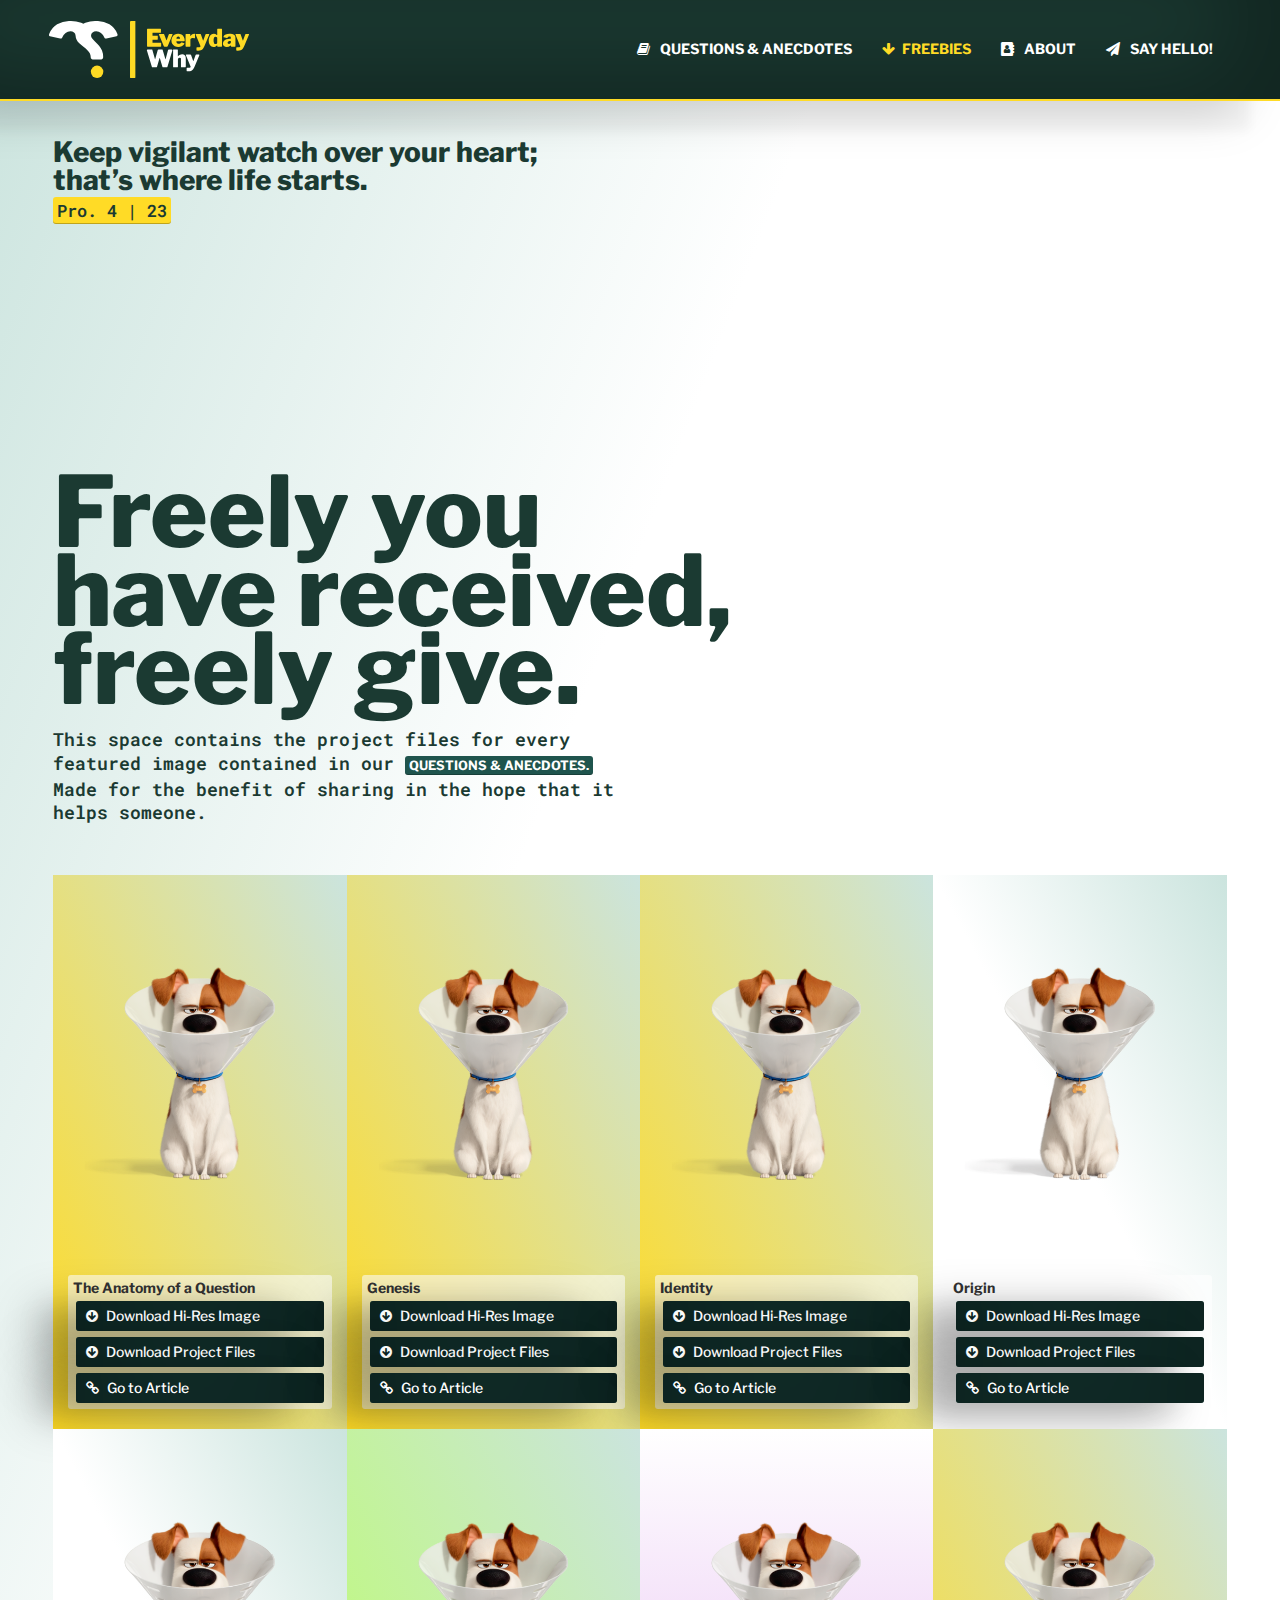
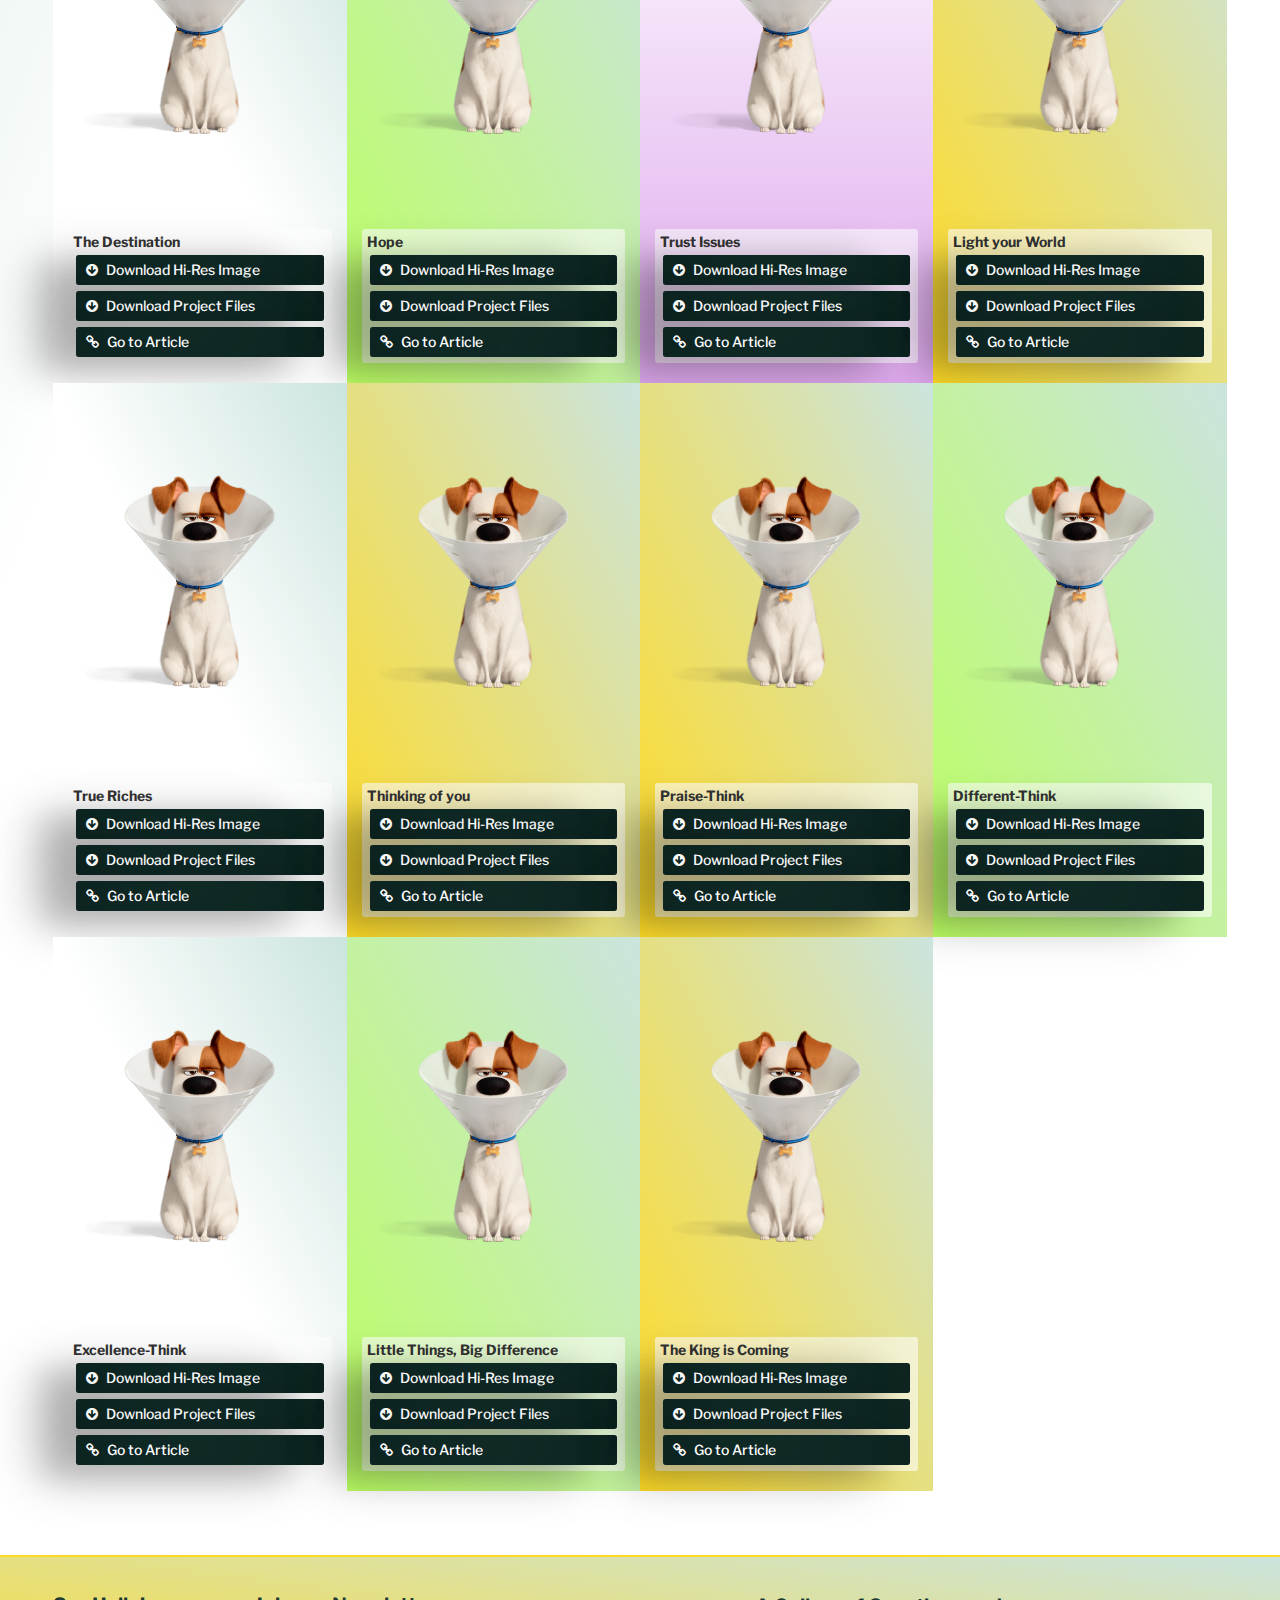
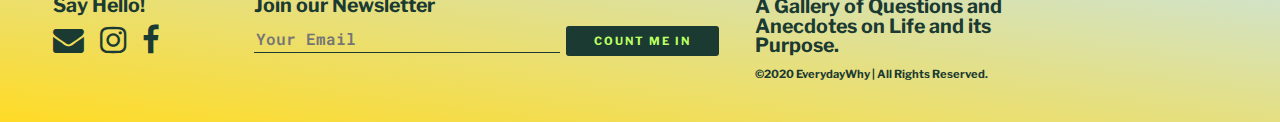
==== commit 4379ffb2: "grouped articles into semantic elements and adjusted responsiveness of about section" ====
--- a/freebies.html
+++ b/freebies.html
@@ -34,8 +34,8 @@
     <title>Everyday Why</title>
   </head>
 
-  <body  class="illuminating">
-  <section>
+  <body class="illuminating">
+    <section>
       <div
         class="modal fade"
         id="say-hello-modal"
@@ -47,18 +47,22 @@
         <div class="modal-dialog modal-dialog-centered" role="document">
           <div class="modal-content enlightening">
             <div class="modal-header">
-              <div class="logo-modal" ><a href="questions-anecdotes.html"><img src="EverydayWhyLogo-04.svg" alt="logo"></a></div>
-         
+              <div class="logo-modal">
+                <a href="questions-anecdotes.html"
+                  ><img src="images/EverydayWhyLogo-04.svg" alt="logo"
+                /></a>
+              </div>
+
               <button
                 type="button"
                 class="close"
                 data-dismiss="modal"
                 aria-label="Close"
               >
-               <span id="close-icon" aria-hidden="true">&times;</span>
+                <span id="close-icon" aria-hidden="true">&times;</span>
               </button>
             </div>
-            <div class="modal-body ">
+            <div class="modal-body">
               <section class="say-hello">
                 <div class="container-fluid">
                   <div class="row">
@@ -92,6 +96,7 @@
                             id="fname"
                             name="firstname"
                             placeholder="Your Name"
+                            required
                           />
 
                           <label for="email" class="sr-only">Email</label>
@@ -100,6 +105,7 @@
                             id="email"
                             name="email"
                             placeholder="Your Email"
+                            required
                           />
 
                           <label for="confirm-email" class="sr-only"
@@ -110,6 +116,7 @@
                             id="confirm-email"
                             name="confirm-email"
                             placeholder="Confirm Your Email"
+                            required
                           />
                           <label for="message" class="sr-only">Last Name</label>
                           <input
@@ -117,6 +124,7 @@
                             id="message"
                             name="message"
                             placeholder="Your Message"
+                            required
                           />
 
                           <input type="submit" value="Start conversation" />
@@ -138,6 +146,7 @@
                               id="email"
                               name="email"
                               placeholder="Your Email"
+                              required
                             />
                             <input
                               type="submit"
@@ -165,23 +174,22 @@
                 </div>
               </section>
               <footer id="footer-modal">
-              <div class="container-fluid">
-                <div class="row">
-                  <div class="col-xs-12">
-                    <h1 class="tagline">
-                      A gallery of Questions and Anecdotes
-                      <br class="breakpoint-large" />
-                      on Life and its Purpose.
-                    </h1>
-                    <div id="copyright-modal">
-                      <div>©2020 EverydayWhy | All Rights Reserved.</div>
+                <div class="container-fluid">
+                  <div class="row">
+                    <div class="col-xs-12">
+                      <h1 class="tagline">
+                        A gallery of Questions and Anecdotes
+                        <br class="breakpoint-large" />
+                        on Life and its Purpose.
+                      </h1>
+                      <div id="copyright-modal">
+                        <div>©2020 EverydayWhy | All Rights Reserved.</div>
+                      </div>
                     </div>
                   </div>
                 </div>
-              </div>
-            </footer>
-            </div>
-            
+              </footer>
+            </div>
           </div>
         </div>
       </div>
@@ -224,7 +232,11 @@
                 >
               </li>
               <li class="link">
-                <a data-toggle="modal" href="#say-hello-modal" class="hello-link">
+                <a
+                  data-toggle="modal"
+                  href="#say-hello-modal"
+                  class="hello-link"
+                >
                   <i class="fa fa-send" aria-hidden="true"></i>
                   <span>Say Hello!</span></a
                 >
@@ -238,464 +250,477 @@
         >
       </nav>
     </header>
-     <section class="jumbotron">
-      
-        <div class="container-fluid">
-        <div class="row" >
-            
-            <div class="col-xs-12 " id="about">   <div class="about-header"><i class="fa fa-circle" aria-hidden="true"></i></div>
-             
-    <p id="about-text">Hi, my name is Rex and I’m a creative. <br>
-I am also an autodidact philomath.<br>
-But most of all, I am a Christian. <br>
-I have a curious mind, I strive to understand, <br>
-and so I ask a lot of questions.<br>
-I ask, then research, then talk, then ask again, <br>
-then research and then discuss until i find answers. <br>
-I share a lot of my processes with my wife who is <br>
-a researcher and often helps my process. <br>
-Sometimes, I find new understanding in my son. <br>
-This is a personal diary into my questions about life. <br>
-I think of simple ways to interpret life’s concepts, <br>
-and here, I share my thoughts.<br>
-</p>
- <!-- <div><kbd> A Gallery of Questions and Anecdotes on
+    <section class="jumbotron">
+      <div class="container-fluid">
+        <div class="row">
+          <div class="col-xs-12" id="about">
+            <div class="about-header">
+              <i class="fa fa-circle" aria-hidden="true"></i>
+            </div>
+
+            <p id="about-text">
+              Hi, my name is Rex and I’m a creative. <br />
+              I am also an autodidact philomath.<br />
+              But most of all, I am a Christian. <br />
+              I have a curious mind, I strive to understand, <br />
+              and so I ask a lot of questions.<br />
+              I ask, then research, then talk, then ask again, <br />
+              then research and then discuss until I find answers. <br />
+              I share a lot of my processes with my wife who is <br />
+              a researcher and often helps my process. <br />
+              Sometimes, I find new understanding in my son. <br />
+              This is a personal diary into my questions about life. <br />
+              I think of simple ways to interpret life’s concepts, <br />
+              and here, I share my thoughts.<br />
+            </p>
+            <!-- <div><kbd> A Gallery of Questions and Anecdotes on
               Life and its Purpose</kbd> </div> -->
-    </div>
-          
+          </div>
         </div>
         <div class="row">
-        <div class="col-xs-12" id="welcome"><div>Keep vigilant watch over your heart;
-    that’s where life starts. </div> <kbd>Pro. 4 | 23</kbd>
-             
-    
+          <div class="col-xs-12" id="welcome">
+            <div>
+              Keep vigilant watch over your heart; that’s where life starts.
+            </div>
+            <kbd>Pro. 4 | 23</kbd>
+          </div>
+        </div>
       </div>
+    </section>
+
+    <section class="freebies">
+      <div class="container-fluid">
+        <div class="row">
+          <div class="col-xs-12 col-lg-12 freebies-header">
+            Freely you have received, freely give.
+          </div>
+          <div class="col-xs-12 col-lg-12">
+            <p class="freebies-header-tagline">
+              This space contains the project files for every featured image
+              contained in our
+              <kbd
+                ><a href="questions-anecdotes.html"
+                  >Questions & Anecdotes.</a
+                ></kbd
+              >
+              Made for the benefit of sharing in the hope that it helps someone.
+            </p>
+          </div>
+        </div>
+        <div class="container-fluid">
+          <div class="row">
+            <div class="col-xs-12 col-md-6 col-lg-3 link-container happy">
+              <div class="test-image-half"></div>
+              <ul class="list-group list-group-flush">
+                <div class="image-title">The Anatomy of a Question</div>
+                <li class="list-group-item" href="#">
+                  <a class="card-link"
+                    ><i class="fa fa-arrow-circle-down" aria-hidden="true"></i>
+                    Download Hi-Res Image</a
+                  >
+                </li>
+                <li class="list-group-item" href="#">
+                  <a class="card-link"
+                    ><i class="fa fa-arrow-circle-down" aria-hidden="true"></i>
+                    Download Project Files</a
+                  >
+                </li>
+                <li class="list-group-item">
+                  <a
+                    class="card-link"
+                    href="questions-anecdotes.html#article-one"
+                    ><i class="fa fa-link" aria-hidden="true"></i> Go to
+                    Article</a
+                  >
+                </li>
+              </ul>
+            </div>
+            <div class="col-xs-12 col-md-6 col-lg-3 link-container happy">
+              <div class="test-image-half"></div>
+
+              <ul class="list-group list-group-flush">
+                <div class="image-title">Genesis</div>
+                <li class="list-group-item">
+                  <a class="card-link" href="#"
+                    ><i class="fa fa-arrow-circle-down" aria-hidden="true"></i>
+                    Download Hi-Res Image</a
+                  >
+                </li>
+                <li class="list-group-item">
+                  <a class="card-link" href="#"
+                    ><i class="fa fa-arrow-circle-down" aria-hidden="true"></i>
+                    Download Project Files</a
+                  >
+                </li>
+                <li class="list-group-item">
+                  <a
+                    class="card-link"
+                    href="questions-anecdotes.html#article-two"
+                    ><i class="fa fa-link" aria-hidden="true"></i> Go to
+                    Article</a
+                  >
+                </li>
+              </ul>
+            </div>
+            <div class="col-xs-12 col-md-6 col-lg-3 link-container happy">
+              <div class="test-image-half"></div>
+              <ul class="list-group list-group-flush">
+                <div class="image-title">Identity</div>
+                <li class="list-group-item">
+                  <a class="card-link" href="#"
+                    ><i class="fa fa-arrow-circle-down" aria-hidden="true"></i>
+                    Download Hi-Res Image</a
+                  >
+                </li>
+                <li class="list-group-item">
+                  <a class="card-link" href="#"
+                    ><i class="fa fa-arrow-circle-down" aria-hidden="true"></i>
+                    Download Project Files</a
+                  >
+                </li>
+                <li class="list-group-item">
+                  <a
+                    class="card-link"
+                    href="questions-anecdotes.html#article-three"
+                    ><i class="fa fa-link" aria-hidden="true"></i> Go to
+                    Article</a
+                  >
+                </li>
+              </ul>
+            </div>
+            <div class="col-xs-12 col-md-6 col-lg-3 link-container plain">
+              <div class="test-image-half"></div>
+              <ul class="list-group list-group-flush">
+                <div class="image-title">Origin</div>
+                <li class="list-group-item">
+                  <a class="card-link" href="#"
+                    ><i class="fa fa-arrow-circle-down" aria-hidden="true"></i>
+                    Download Hi-Res Image</a
+                  >
+                </li>
+                <li class="list-group-item">
+                  <a class="card-link" href="#"
+                    ><i class="fa fa-arrow-circle-down" aria-hidden="true"></i>
+                    Download Project Files</a
+                  >
+                </li>
+                <li class="list-group-item">
+                  <a
+                    class="card-link"
+                    href="questions-anecdotes.html#article-four"
+                    ><i class="fa fa-link" aria-hidden="true"></i> Go to
+                    Article</a
+                  >
+                </li>
+              </ul>
+            </div>
+          </div>
+          <div class="row">
+            <div class="col-xs-12 col-md-6 col-lg-3 link-container plain">
+              <div class="test-image-half"></div>
+              <ul class="list-group list-group-flush">
+                <div class="image-title">The Destination</div>
+                <li class="list-group-item">
+                  <a class="card-link" href="#"
+                    ><i class="fa fa-arrow-circle-down" aria-hidden="true"></i>
+                    Download Hi-Res Image</a
+                  >
+                </li>
+                <li class="list-group-item">
+                  <a class="card-link" href="#"
+                    ><i class="fa fa-arrow-circle-down" aria-hidden="true"></i>
+                    Download Project Files</a
+                  >
+                </li>
+                <li class="list-group-item">
+                  <a
+                    class="card-link"
+                    href="questions-anecdotes.html#article-five"
+                    ><i class="fa fa-link" aria-hidden="true"></i> Go to
+                    Article</a
+                  >
+                </li>
+              </ul>
+            </div>
+            <div class="col-xs-12 col-md-6 col-lg-3 link-container inspiring">
+              <div class="test-image-half"></div>
+
+              <ul class="list-group list-group-flush">
+                <div class="image-title">Hope</div>
+                <li class="list-group-item">
+                  <a class="card-link" href="#"
+                    ><i class="fa fa-arrow-circle-down" aria-hidden="true"></i>
+                    Download Hi-Res Image</a
+                  >
+                </li>
+                <li class="list-group-item">
+                  <a class="card-link" href="#"
+                    ><i class="fa fa-arrow-circle-down" aria-hidden="true"></i>
+                    Download Project Files</a
+                  >
+                </li>
+                <li class="list-group-item">
+                  <a
+                    class="card-link"
+                    href="questions-anecdotes.html#article-six"
+                    ><i class="fa fa-link" aria-hidden="true"></i> Go to
+                    Article</a
+                  >
+                </li>
+              </ul>
+            </div>
+            <div class="col-xs-12 col-md-6 col-lg-3 link-container educational">
+              <div class="test-image-half"></div>
+              <ul class="list-group list-group-flush">
+                <div class="image-title">Trust Issues</div>
+                <li class="list-group-item">
+                  <a class="card-link" href="#"
+                    ><i class="fa fa-arrow-circle-down" aria-hidden="true"></i>
+                    Download Hi-Res Image</a
+                  >
+                </li>
+                <li class="list-group-item">
+                  <a class="card-link" href="#"
+                    ><i class="fa fa-arrow-circle-down" aria-hidden="true"></i>
+                    Download Project Files</a
+                  >
+                </li>
+                <li class="list-group-item">
+                  <a
+                    class="card-link"
+                    href="questions-anecdotes.html#article-seven"
+                    ><i class="fa fa-link" aria-hidden="true"></i> Go to
+                    Article</a
+                  >
+                </li>
+              </ul>
+            </div>
+            <div class="col-xs-12 col-md-6 col-lg-3 link-container happy">
+              <div class="test-image-half"></div>
+              <ul class="list-group list-group-flush">
+                <div class="image-title">Light your World</div>
+                <li class="list-group-item">
+                  <a class="card-link" href="#"
+                    ><i class="fa fa-arrow-circle-down" aria-hidden="true"></i>
+                    Download Hi-Res Image</a
+                  >
+                </li>
+                <li class="list-group-item">
+                  <a class="card-link" href="#"
+                    ><i class="fa fa-arrow-circle-down" aria-hidden="true"></i>
+                    Download Project Files</a
+                  >
+                </li>
+                <li class="list-group-item">
+                  <a
+                    class="card-link"
+                    href="questions-anecdotes.html#article-eight"
+                    ><i class="fa fa-link" aria-hidden="true"></i> Go to
+                    Article</a
+                  >
+                </li>
+              </ul>
+            </div>
+          </div>
+          <div class="row">
+            <div class="col-xs-12 col-md-6 col-lg-3 link-container plain">
+              <div class="test-image-half"></div>
+              <ul class="list-group list-group-flush">
+                <div class="image-title">True Riches</div>
+                <li class="list-group-item">
+                  <a class="card-link" href="#"
+                    ><i class="fa fa-arrow-circle-down" aria-hidden="true"></i>
+                    Download Hi-Res Image</a
+                  >
+                </li>
+                <li class="list-group-item">
+                  <a class="card-link" href="#"
+                    ><i class="fa fa-arrow-circle-down" aria-hidden="true"></i>
+                    Download Project Files</a
+                  >
+                </li>
+                <li class="list-group-item">
+                  <a
+                    class="card-link"
+                    href="questions-anecdotes.html#article-nine"
+                    ><i class="fa fa-link" aria-hidden="true"></i> Go to
+                    Article</a
+                  >
+                </li>
+              </ul>
+            </div>
+            <div class="col-xs-12 col-md-6 col-lg-3 link-container happy">
+              <div class="test-image-half"></div>
+
+              <ul class="list-group list-group-flush">
+                <div class="image-title">Thinking of you</div>
+                <li class="list-group-item">
+                  <a class="card-link" href="#"
+                    ><i class="fa fa-arrow-circle-down" aria-hidden="true"></i>
+                    Download Hi-Res Image</a
+                  >
+                </li>
+                <li class="list-group-item">
+                  <a class="card-link" href="#"
+                    ><i class="fa fa-arrow-circle-down" aria-hidden="true"></i>
+                    Download Project Files</a
+                  >
+                </li>
+                <li class="list-group-item">
+                  <a
+                    class="card-link"
+                    href="questions-anecdotes.html#article-ten"
+                    ><i class="fa fa-link" aria-hidden="true"></i> Go to
+                    Article</a
+                  >
+                </li>
+              </ul>
+            </div>
+            <div class="col-xs-12 col-md-6 col-lg-3 link-container happy">
+              <div class="test-image-half"></div>
+              <ul class="list-group list-group-flush">
+                <div class="image-title">Praise-Think</div>
+                <li class="list-group-item">
+                  <a class="card-link" href="#"
+                    ><i class="fa fa-arrow-circle-down" aria-hidden="true"></i>
+                    Download Hi-Res Image</a
+                  >
+                </li>
+                <li class="list-group-item">
+                  <a class="card-link" href="#"
+                    ><i class="fa fa-arrow-circle-down" aria-hidden="true"></i>
+                    Download Project Files</a
+                  >
+                </li>
+                <li class="list-group-item">
+                  <a
+                    class="card-link"
+                    href="questions-anecdotes.html#article-eleven"
+                    ><i class="fa fa-link" aria-hidden="true"></i> Go to
+                    Article</a
+                  >
+                </li>
+              </ul>
+            </div>
+            <div class="col-xs-12 col-md-6 col-lg-3 link-container inspiring">
+              <div class="test-image-half"></div>
+              <ul class="list-group list-group-flush">
+                <div class="image-title">Different-Think</div>
+                <li class="list-group-item">
+                  <a class="card-link" href="#"
+                    ><i class="fa fa-arrow-circle-down" aria-hidden="true"></i>
+                    Download Hi-Res Image</a
+                  >
+                </li>
+                <li class="list-group-item">
+                  <a class="card-link" href="#"
+                    ><i class="fa fa-arrow-circle-down" aria-hidden="true"></i>
+                    Download Project Files</a
+                  >
+                </li>
+                <li class="list-group-item">
+                  <a
+                    class="card-link"
+                    href="questions-anecdotes.html#article-twelve"
+                    ><i class="fa fa-link" aria-hidden="true"></i> Go to
+                    Article</a
+                  >
+                </li>
+              </ul>
+            </div>
+          </div>
+          <div class="row">
+            <div class="col-xs-12 col-md-6 col-lg-3 link-container plain">
+              <div class="test-image-half"></div>
+              <ul class="list-group list-group-flush">
+                <div class="image-title">Excellence-Think</div>
+                <li class="list-group-item">
+                  <a class="card-link" href="#"
+                    ><i class="fa fa-arrow-circle-down" aria-hidden="true"></i>
+                    Download Hi-Res Image</a
+                  >
+                </li>
+                <li class="list-group-item">
+                  <a class="card-link" href="#"
+                    ><i class="fa fa-arrow-circle-down" aria-hidden="true"></i>
+                    Download Project Files</a
+                  >
+                </li>
+                <li class="list-group-item">
+                  <a
+                    class="card-link"
+                    href="questions-anecdotes.html#article-thirteen"
+                    ><i class="fa fa-link" aria-hidden="true"></i> Go to
+                    Article</a
+                  >
+                </li>
+              </ul>
+            </div>
+            <div class="col-xs-12 col-md-6 col-lg-3 link-container inspiring">
+              <div class="test-image-half"></div>
+
+              <ul class="list-group list-group-flush">
+                <div class="image-title">Little Things, Big Difference</div>
+                <li class="list-group-item">
+                  <a class="card-link" href="#"
+                    ><i class="fa fa-arrow-circle-down" aria-hidden="true"></i>
+                    Download Hi-Res Image</a
+                  >
+                </li>
+                <li class="list-group-item">
+                  <a class="card-link" href="#"
+                    ><i class="fa fa-arrow-circle-down" aria-hidden="true"></i>
+                    Download Project Files</a
+                  >
+                </li>
+                <li class="list-group-item">
+                  <a
+                    class="card-link"
+                    href="questions-anecdotes.html#article-fourteen"
+                    ><i class="fa fa-link" aria-hidden="true"></i> Go to
+                    Article</a
+                  >
+                </li>
+              </ul>
+            </div>
+            <div class="col-xs-12 col-md-6 col-lg-3 link-container happy">
+              <div class="test-image-half"></div>
+              <ul class="list-group list-group-flush">
+                <div class="image-title">The King is Coming</div>
+                <li class="list-group-item">
+                  <a class="card-link" href="#"
+                    ><i class="fa fa-arrow-circle-down" aria-hidden="true"></i>
+                    Download Hi-Res Image</a
+                  >
+                </li>
+                <li class="list-group-item">
+                  <a class="card-link" href="#"
+                    ><i class="fa fa-arrow-circle-down" aria-hidden="true"></i>
+                    Download Project Files</a
+                  >
+                </li>
+                <li class="list-group-item">
+                  <a
+                    class="card-link"
+                    href="questions-anecdotes.html#article-fifteen"
+                    ><i class="fa fa-link" aria-hidden="true"></i> Go to
+                    Article</a
+                  >
+                </li>
+              </ul>
+            </div>
+          </div>
+        </div>
       </div>
-      </div>
-      
-    </section>
-
-    <section class="freebies">
-      <div class="container-fluid  ">
-       <div class="row">
-         <div class="col-xs-12 col-lg-12 freebies-header">
-           Freely you have received, freely give.
-         </div>
-         <div class="col-xs-12 col-lg-12 ">
-         <p class="freebies-header-tagline">
-            This space contains the project files for every featured image
-            contained in our
-            <kbd><a href="questions-anecdotes.html">Questions & Anecdotes.</a></kbd> Made
-            for the benefit of sharing in the hope that it helps someone.
-          </p>
-         </div>
-         </div>
- <div class="container-fluid  ">
-       <div class="row">
-          <div class="col-xs-12 col-md-6  col-lg-3 link-container happy">
-            <div class="test-image-half"></div>
-            <ul class="list-group list-group-flush">
-              <div class="image-title">The Anatomy of a Question</div>
-              <li class="list-group-item" href="#">
-                <a class="card-link"
-                  ><i class="fa fa-arrow-circle-down" aria-hidden="true"></i>
-                  Download Hi-Res Image</a
-                >
-              </li>
-              <li class="list-group-item" href="#">
-                <a class="card-link"
-                  ><i class="fa fa-arrow-circle-down" aria-hidden="true"></i>
-                  Download Project Files</a
-                >
-              </li>
-              <li class="list-group-item">
-                <a class="card-link" href="questions-anecdotes.html#article-one"
-                  ><i class="fa fa-link" aria-hidden="true"></i> Go to
-                  Article</a
-                >
-              </li>
-            </ul>
-          </div>
-          <div class="col-xs-12 col-md-6  col-lg-3 link-container happy">
-            <div class="test-image-half"></div>
-
-            <ul class="list-group list-group-flush">
-              <div class="image-title">Genesis</div>
-              <li class="list-group-item">
-                <a class="card-link" href="#"
-                  ><i class="fa fa-arrow-circle-down" aria-hidden="true"></i>
-                  Download Hi-Res Image</a
-                >
-              </li>
-              <li class="list-group-item">
-                <a class="card-link" href="#"
-                  ><i class="fa fa-arrow-circle-down" aria-hidden="true"></i>
-                  Download Project Files</a
-                >
-              </li>
-              <li class="list-group-item">
-                <a class="card-link" href="questions-anecdotes.html#article-two"
-                  ><i class="fa fa-link" aria-hidden="true"></i> Go to
-                  Article</a
-                >
-              </li>
-            </ul>
-          </div>
-          <div class="col-xs-12 col-md-6  col-lg-3 link-container happy">
-            <div class="test-image-half"></div>
-            <ul class="list-group list-group-flush">
-              <div class="image-title">Identity</div>
-              <li class="list-group-item">
-                <a class="card-link" href="#"
-                  ><i class="fa fa-arrow-circle-down" aria-hidden="true"></i>
-                  Download Hi-Res Image</a
-                >
-              </li>
-              <li class="list-group-item">
-                <a class="card-link" href="#"
-                  ><i class="fa fa-arrow-circle-down" aria-hidden="true"></i>
-                  Download Project Files</a
-                >
-              </li>
-              <li class="list-group-item">
-                <a
-                  class="card-link"
-                  href="questions-anecdotes.html#article-three"
-                  ><i class="fa fa-link" aria-hidden="true"></i> Go to
-                  Article</a
-                >
-              </li>
-            </ul>
-          </div>
-          <div class="col-xs-12 col-md-6  col-lg-3 link-container plain">
-            <div class="test-image-half"></div>
-            <ul class="list-group list-group-flush">
-              <div class="image-title">Origin</div>
-              <li class="list-group-item">
-                <a class="card-link" href="#"
-                  ><i class="fa fa-arrow-circle-down" aria-hidden="true"></i>
-                  Download Hi-Res Image</a
-                >
-              </li>
-              <li class="list-group-item">
-                <a class="card-link" href="#"
-                  ><i class="fa fa-arrow-circle-down" aria-hidden="true"></i>
-                  Download Project Files</a
-                >
-              </li>
-              <li class="list-group-item">
-                <a
-                  class="card-link"
-                  href="questions-anecdotes.html#article-four"
-                  ><i class="fa fa-link" aria-hidden="true"></i> Go to
-                  Article</a
-                >
-              </li>
-            </ul>
-          </div>
-          </div>
-          <div class="row">
-          <div class="col-xs-12 col-md-6 col-lg-3 link-container plain">
-            <div class="test-image-half"></div>
-            <ul class="list-group list-group-flush">
-              <div class="image-title">The Destination</div>
-              <li class="list-group-item">
-                <a class="card-link" href="#"
-                  ><i class="fa fa-arrow-circle-down" aria-hidden="true"></i>
-                  Download Hi-Res Image</a
-                >
-              </li>
-              <li class="list-group-item">
-                <a class="card-link" href="#"
-                  ><i class="fa fa-arrow-circle-down" aria-hidden="true"></i>
-                  Download Project Files</a
-                >
-              </li>
-              <li class="list-group-item">
-                <a
-                  class="card-link"
-                  href="questions-anecdotes.html#article-five"
-                  ><i class="fa fa-link" aria-hidden="true"></i> Go to
-                  Article</a
-                >
-              </li>
-            </ul>
-          </div>
-          <div class="col-xs-12 col-md-6  col-lg-3 link-container inspiring">
-            <div class="test-image-half"></div>
-
-            <ul class="list-group list-group-flush">
-              <div class="image-title">Hope</div>
-              <li class="list-group-item">
-                <a class="card-link" href="#"
-                  ><i class="fa fa-arrow-circle-down" aria-hidden="true"></i>
-                  Download Hi-Res Image</a
-                >
-              </li>
-              <li class="list-group-item">
-                <a class="card-link" href="#"
-                  ><i class="fa fa-arrow-circle-down" aria-hidden="true"></i>
-                  Download Project Files</a
-                >
-              </li>
-              <li class="list-group-item">
-                <a class="card-link" href="questions-anecdotes.html#article-six"
-                  ><i class="fa fa-link" aria-hidden="true"></i> Go to
-                  Article</a
-                >
-              </li>
-            </ul>
-          </div>
-          <div class="col-xs-12 col-md-6  col-lg-3 link-container educational">
-            <div class="test-image-half"></div>
-            <ul class="list-group list-group-flush">
-              <div class="image-title">Trust Issues</div>
-              <li class="list-group-item">
-                <a class="card-link" href="#"
-                  ><i class="fa fa-arrow-circle-down" aria-hidden="true"></i>
-                  Download Hi-Res Image</a
-                >
-              </li>
-              <li class="list-group-item">
-                <a class="card-link" href="#"
-                  ><i class="fa fa-arrow-circle-down" aria-hidden="true"></i>
-                  Download Project Files</a
-                >
-              </li>
-              <li class="list-group-item">
-                <a
-                  class="card-link"
-                  href="questions-anecdotes.html#article-seven"
-                  ><i class="fa fa-link" aria-hidden="true"></i> Go to
-                  Article</a
-                >
-              </li>
-            </ul>
-          </div>
-          <div class="col-xs-12 col-md-6  col-lg-3 link-container happy">
-            <div class="test-image-half"></div>
-            <ul class="list-group list-group-flush">
-              <div class="image-title">Light your World</div>
-              <li class="list-group-item">
-                <a class="card-link" href="#"
-                  ><i class="fa fa-arrow-circle-down" aria-hidden="true"></i>
-                  Download Hi-Res Image</a
-                >
-              </li>
-              <li class="list-group-item">
-                <a class="card-link" href="#"
-                  ><i class="fa fa-arrow-circle-down" aria-hidden="true"></i>
-                  Download Project Files</a
-                >
-              </li>
-              <li class="list-group-item">
-                <a
-                  class="card-link"
-                  href="questions-anecdotes.html#article-eight"
-                  ><i class="fa fa-link" aria-hidden="true"></i> Go to
-                  Article</a
-                >
-              </li>
-            </ul>
-          </div>
-          </div>
-          <div class="row">
-          <div class="col-xs-12 col-md-6  col-lg-3 link-container plain">
-            <div class="test-image-half"></div>
-            <ul class="list-group list-group-flush">
-              <div class="image-title">True Riches</div>
-              <li class="list-group-item">
-                <a class="card-link" href="#"
-                  ><i class="fa fa-arrow-circle-down" aria-hidden="true"></i>
-                  Download Hi-Res Image</a
-                >
-              </li>
-              <li class="list-group-item">
-                <a class="card-link" href="#"
-                  ><i class="fa fa-arrow-circle-down" aria-hidden="true"></i>
-                  Download Project Files</a
-                >
-              </li>
-              <li class="list-group-item">
-                <a
-                  class="card-link"
-                  href="questions-anecdotes.html#article-nine"
-                  ><i class="fa fa-link" aria-hidden="true"></i> Go to
-                  Article</a
-                >
-              </li>
-            </ul>
-          </div>
-          <div class="col-xs-12 col-md-6  col-lg-3 link-container happy">
-            <div class="test-image-half"></div>
-
-            <ul class="list-group list-group-flush">
-              <div class="image-title">Thinking of you</div>
-              <li class="list-group-item">
-                <a class="card-link" href="#"
-                  ><i class="fa fa-arrow-circle-down" aria-hidden="true"></i>
-                  Download Hi-Res Image</a
-                >
-              </li>
-              <li class="list-group-item">
-                <a class="card-link" href="#"
-                  ><i class="fa fa-arrow-circle-down" aria-hidden="true"></i>
-                  Download Project Files</a
-                >
-              </li>
-              <li class="list-group-item">
-                <a class="card-link" href="questions-anecdotes.html#article-ten"
-                  ><i class="fa fa-link" aria-hidden="true"></i> Go to
-                  Article</a
-                >
-              </li>
-            </ul>
-          </div>
-          <div class="col-xs-12 col-md-6  col-lg-3 link-container happy">
-            <div class="test-image-half"></div>
-            <ul class="list-group list-group-flush">
-              <div class="image-title">Praise-Think</div>
-              <li class="list-group-item">
-                <a class="card-link" href="#"
-                  ><i class="fa fa-arrow-circle-down" aria-hidden="true"></i>
-                  Download Hi-Res Image</a
-                >
-              </li>
-              <li class="list-group-item">
-                <a class="card-link" href="#"
-                  ><i class="fa fa-arrow-circle-down" aria-hidden="true"></i>
-                  Download Project Files</a
-                >
-              </li>
-              <li class="list-group-item">
-                <a
-                  class="card-link"
-                  href="questions-anecdotes.html#article-eleven"
-                  ><i class="fa fa-link" aria-hidden="true"></i> Go to
-                  Article</a
-                >
-              </li>
-            </ul>
-          </div>
-          <div class="col-xs-12 col-md-6  col-lg-3 link-container inspiring">
-            <div class="test-image-half"></div>
-            <ul class="list-group list-group-flush">
-              <div class="image-title">Different-Think</div>
-              <li class="list-group-item">
-                <a class="card-link" href="#"
-                  ><i class="fa fa-arrow-circle-down" aria-hidden="true"></i>
-                  Download Hi-Res Image</a
-                >
-              </li>
-              <li class="list-group-item">
-                <a class="card-link" href="#"
-                  ><i class="fa fa-arrow-circle-down" aria-hidden="true"></i>
-                  Download Project Files</a
-                >
-              </li>
-              <li class="list-group-item">
-                <a
-                  class="card-link"
-                  href="questions-anecdotes.html#article-twelve"
-                  ><i class="fa fa-link" aria-hidden="true"></i> Go to
-                  Article</a
-                >
-              </li>
-            </ul>
-          </div>
-          </div>
-          <div class="row">
-          <div class="col-xs-12 col-md-6  col-lg-3 link-container plain">
-            <div class="test-image-half"></div>
-            <ul class="list-group list-group-flush">
-              <div class="image-title">Excellence-Think</div>
-              <li class="list-group-item">
-                <a class="card-link" href="#"
-                  ><i class="fa fa-arrow-circle-down" aria-hidden="true"></i>
-                  Download Hi-Res Image</a
-                >
-              </li>
-              <li class="list-group-item">
-                <a class="card-link" href="#"
-                  ><i class="fa fa-arrow-circle-down" aria-hidden="true"></i>
-                  Download Project Files</a
-                >
-              </li>
-              <li class="list-group-item">
-                <a
-                  class="card-link"
-                  href="questions-anecdotes.html#article-thirteen"
-                  ><i class="fa fa-link" aria-hidden="true"></i> Go to
-                  Article</a
-                >
-              </li>
-            </ul>
-          </div>
-          <div class="col-xs-12 col-md-6  col-lg-3 link-container inspiring">
-            <div class="test-image-half"></div>
-
-            <ul class="list-group list-group-flush">
-              <div class="image-title">Little Things, Big Difference</div>
-              <li class="list-group-item">
-                <a class="card-link" href="#"
-                  ><i class="fa fa-arrow-circle-down" aria-hidden="true"></i>
-                  Download Hi-Res Image</a
-                >
-              </li>
-              <li class="list-group-item">
-                <a class="card-link" href="#"
-                  ><i class="fa fa-arrow-circle-down" aria-hidden="true"></i>
-                  Download Project Files</a
-                >
-              </li>
-              <li class="list-group-item">
-                <a
-                  class="card-link"
-                  href="questions-anecdotes.html#article-fourteen"
-                  ><i class="fa fa-link" aria-hidden="true"></i> Go to
-                  Article</a
-                >
-              </li>
-            </ul>
-          </div>
-          <div class="col-xs-12 col-md-6  col-lg-3 link-container happy">
-            <div class="test-image-half"></div>
-            <ul class="list-group list-group-flush">
-              <div class="image-title">The King is Coming</div>
-              <li class="list-group-item">
-                <a class="card-link" href="#"
-                  ><i class="fa fa-arrow-circle-down" aria-hidden="true"></i>
-                  Download Hi-Res Image</a
-                >
-              </li>
-              <li class="list-group-item">
-                <a class="card-link" href="#"
-                  ><i class="fa fa-arrow-circle-down" aria-hidden="true"></i>
-                  Download Project Files</a
-                >
-              </li>
-              <li class="list-group-item">
-                <a
-                  class="card-link"
-                  href="questions-anecdotes.html#article-fifteen"
-                  ><i class="fa fa-link" aria-hidden="true"></i> Go to
-                  Article</a
-                >
-              </li>
-            </ul>
-          </div>
-       
-      </div>
-      </div>
-      </div>
-      
     </section>
 
     <footer class="happy">
       <div class="container-fluid">
         <div class="row">
           <div class="col-sm-12 col-lg-2 icons">
-            <a data-toggle="modal" href="#say-hello-modal" class="hello"><span>Say Hello!</span></a>
+            <a data-toggle="modal" href="#say-hello-modal" class="hello"
+              ><span>Say Hello!</span></a
+            >
             <a href="mailto:rex@everydaywhy.me" target="_blank"
               ><i class="fa fa-envelope" aria-hidden="true"></i
             ></a>
@@ -715,19 +740,20 @@
                 id="email"
                 name="email"
                 placeholder="Your Email"
+                required
               />
-              <input type="submit" value="Join" id="join" />
+              <input type="submit" value="count me in" id="join" />
             </form>
           </div>
 
           <div class="col-sm-12 col-lg-3">
-            <h1 class="tagline">
+            <div class="tagline">
               A Gallery of Questions and Anecdotes on
               <br class="breakpoint-large" />
               Life and its Purpose.
-            </h1>
+            </div>
             <div id="copyright">
-              <div>©2020 EverydayWhy | All Rights Reserved.</div>
+              ©2020 EverydayWhy | All Rights Reserved.
             </div>
           </div>
         </div>
@@ -766,8 +792,6 @@
           clicked[0].className = clicked[0].className.replace("clicked", "");
         }
       });
-
-      
     </script>
   </body>
 </html>
--- a/css/style.css
+++ b/css/style.css
@@ -20,8 +20,8 @@
 }
 
 hr{
-    border: 3px solid #1b3a32;
-  margin-right: 70%;
+    border: 1px solid #ffdb26;
+  
 }
 
  
@@ -307,16 +307,15 @@
 
 #about-text .about-tagline{
     font-family: "Libre Franklin", sans-serif;
-
     color: #fff;
     margin-top: 10px;
-  font-size: 0.8em;
-font-weight: 600;
+    font-size: 0.8em;
+    font-weight: 600;
 }
 
 #about .fa{
     color:#ffdb26;
-    font-size: 600px;
+    font-size: 50vh;
     position: absolute;
     top: 0;
     left: 100px;
@@ -353,7 +352,7 @@
 }
 
 .article-block .panel-group .panel-heading {
-  box-shadow: -40px 10px 50px rgba(0, 0, 0, 0.295),
+  box-shadow: -20px 10px 50px rgba(0, 0, 0, 0.377),
     -30px 30px 30px rgba(0, 0, 0, 0.151),
     -55px -30px 115px rgba(0, 0, 0, 0.65) inset;
   background-color: #1f544d;
@@ -531,35 +530,38 @@
 
 footer .newsletter form #email {
   border-bottom: 1px solid #1b3a32;
-   padding-top: 10px;
-   margin: 0;
-    font-family: 'Roboto Mono', monospace;
+  padding-top: 10px;
+  margin: 0;
+  font-family: 'Roboto Mono', monospace;
   font-weight: 600;
   font-size: 16px;
-
- 
- 
 }
 
 footer .newsletter form #join {
-    font-size: 0.4em;
+  font-size: 0.4em;
   border-radius: 3px;
   background-color: #1b3a32;
   color: #bcff63;
   font-weight: 700;
-   padding: 7px 28px;
-   text-transform: uppercase;
-   letter-spacing: 2px;
+  padding: 7px 28px;
+  text-transform: uppercase;
+  letter-spacing: 2px;
   margin: 0; 
-
-}
+}
+
 footer .newsletter form #join:hover {
   background-color: #457165;
    color: #fff;
-  
-}
-
-#copyright,  #copyright-modal {
+}
+
+
+footer .newsletter form #join:active,
+footer .newsletter form #join:focus {
+   border-color: #ffdb26;
+   outline-color:#ffdb26; 
+}
+
+#copyright, #copyright-modal {
     font-family: "Libre Franklin", sans-serif;
     font-size: 0.4em;
   font-weight: 700;
@@ -641,7 +643,7 @@
     background-color: transparent;
 }
 
-.cloe{
+.close{
     width: 100%;
 }
 .say-hello {
@@ -684,17 +686,19 @@
     font-size: 2em;
     font-family: "Libre Franklin", sans-serif;
     font-weight: 700;
-     border-radius: 3px;
-     display: inline-block;
-     padding: 12px 12px;
+    border-radius: 3px;
+    display: inline-block;
+    padding: 12px 12px;
     background-color: rgba(255, 255, 255, 0.589);
     color: #1b3a32;
-
-   
- 
-}
-
-
+}
+
+.say-hello .input-heading .fa{
+    font-size:  0.9em;
+    padding-right: 6px;
+    padding-top: 0;
+    padding-bottom: 0;
+}
 
 
 .say-hello form input {
@@ -704,6 +708,11 @@
   text-decoration-style: underline;
   margin-top: 20px;
   
+}
+.say-hello form input:active,
+.say-hello form input:focus {
+  border: #ffdb26;
+  outline-color: #ffdb26;
 }
 
 .say-hello form input[type="text"] {
@@ -775,7 +784,7 @@
 }
 
 .say-hello .fa:hover {
-  color: #fff;
+  color: #1f544d;
 }
 
 
@@ -1478,10 +1487,9 @@
 
 #about .fa{
     color:#ffdb26;
-    font-size: 500px;
+    font-size: 50vh;
     top: 0;
     left: 100px;
- 
 } 
   
 
@@ -1490,7 +1498,6 @@
   .navbar-nav {
     padding: 20px 0%;
   }
-
 
   #nav-collapsible .dropdown-menu {
     position:relative;
@@ -1506,6 +1513,7 @@
   .article-block .panel-group .panel a {
     font-size: 2.6em;
   }
+
   .article-block .panel-group .panel .panel-body {
     font-size: 1.5em;
     line-height: 1.7em;
@@ -1522,8 +1530,6 @@
   padding-top: 3.6em;
   
 }
-
-
 
 }
 
@@ -1540,14 +1546,12 @@
     font-size: 1em;
   }
 
- 
-  
 #welcome {
-  line-height: 0.98em;
-  font-size: 1.5em;
-  letter-spacing: 0px;
-height: 20vh;
-width: 60%;
+    line-height: 0.98em;
+    font-size: 1.5em;
+    letter-spacing: 0px;
+    height: 20vh;
+    width: 60%;
 }
 
 #welcome  kbd {
@@ -1579,14 +1583,15 @@
 
 #about .fa{
     color:#ffdb26;
-    font-size: 300px;
+    font-size: 50vh;
     top: 20px;
     left: 80px;
  
 } 
 
   .article-block .panel-group .panel a {
-    font-size: 1.2em;
+    font-size: 2em;
+    padding-right: 2%;
   }
 
   .article-block .panel-group .panel .panel-heading a:before {
@@ -1658,7 +1663,7 @@
 }
 #about .fa{
     color:#ffdb26;
-    font-size: 350px;
+    font-size: 50vh;
     top: 20px;
     left: 80px;
  
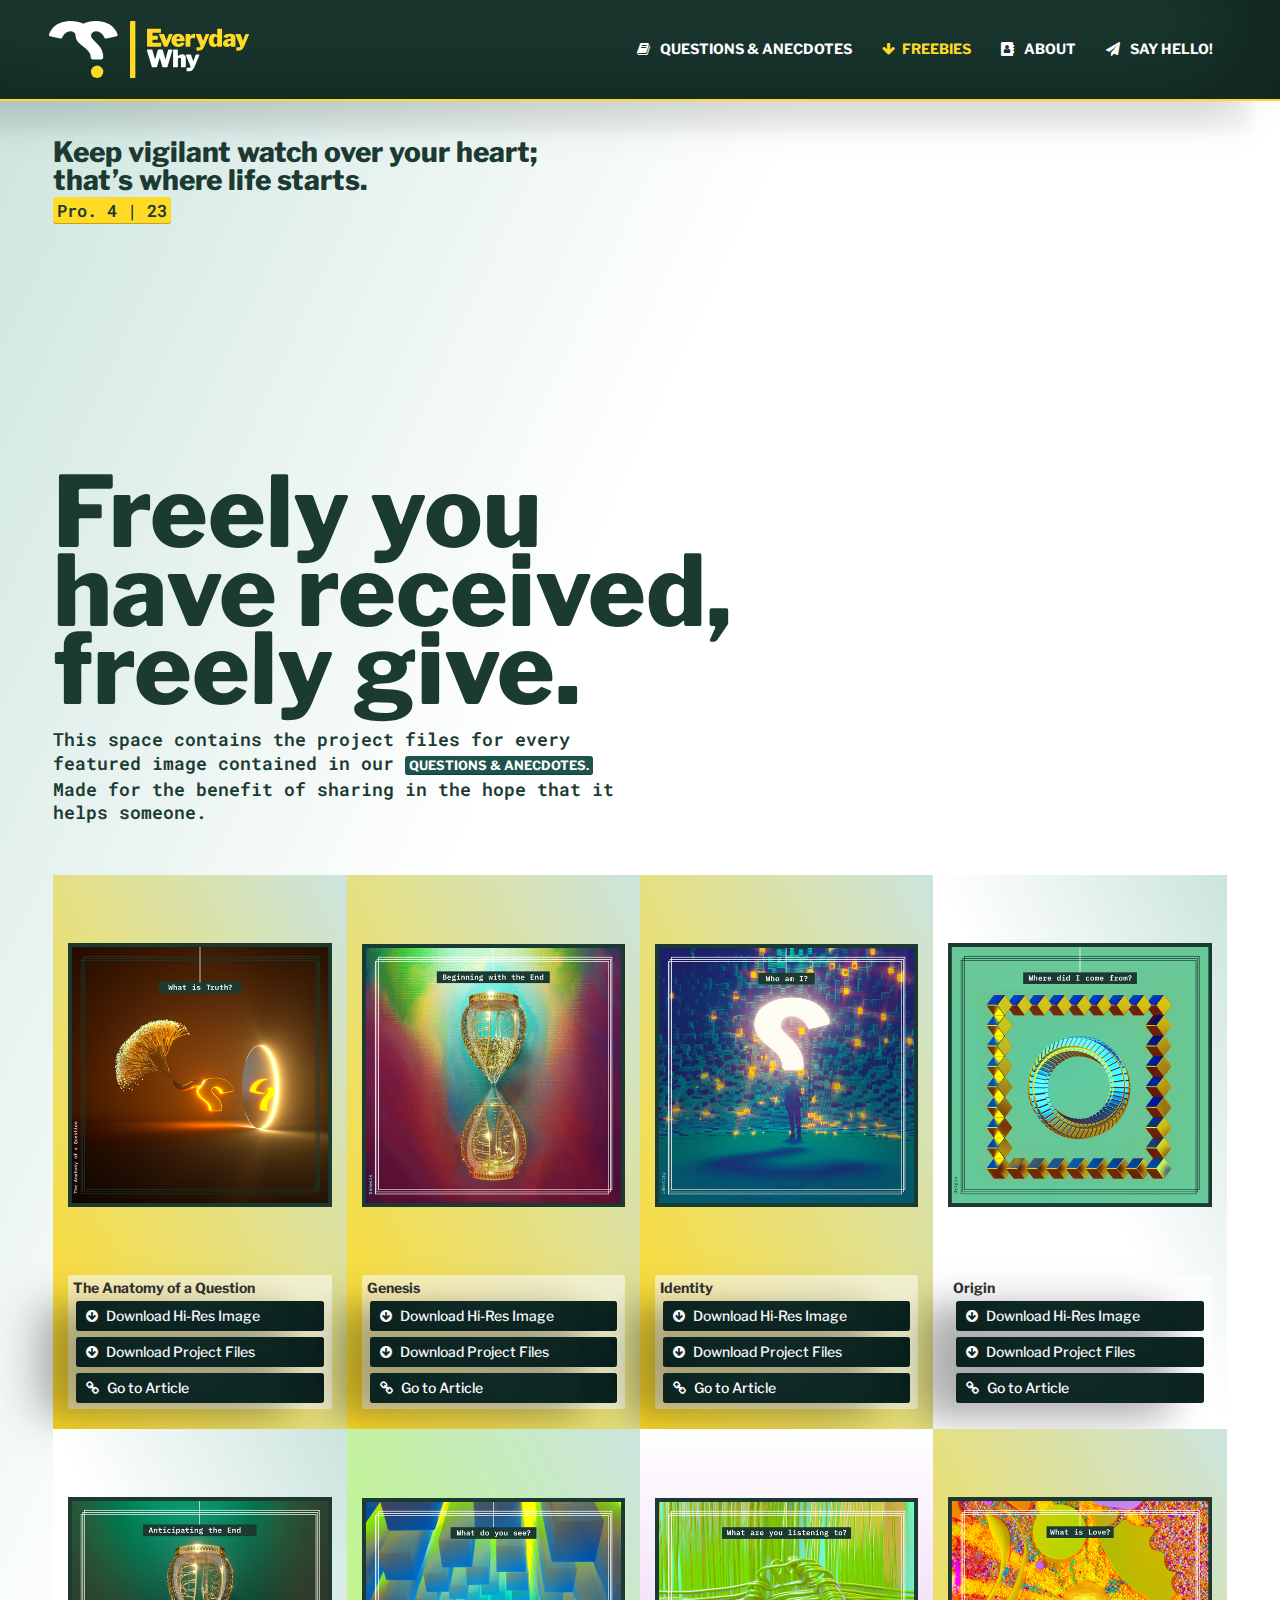
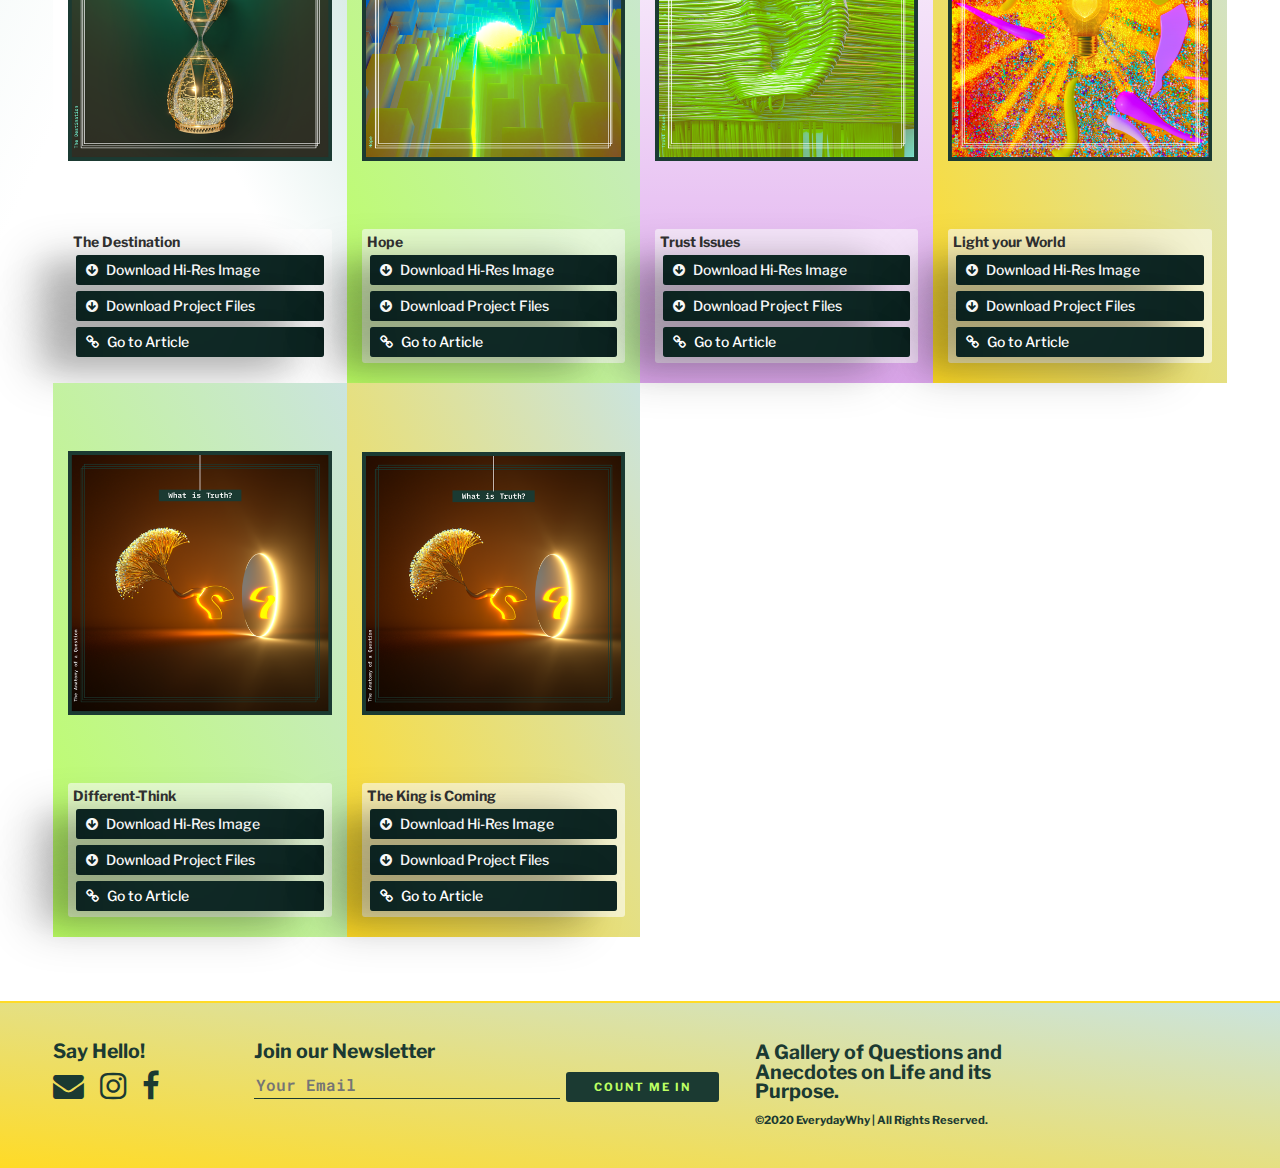
==== commit 594c03d9: "Article list revised and Image library updated" ====
--- a/freebies.html
+++ b/freebies.html
@@ -35,13 +35,13 @@
   </head>
 
   <body class="illuminating">
-    <section>
+    <section class="say-hello-section">
       <div
         class="modal fade"
         id="say-hello-modal"
         tabindex="-1"
         role="dialog"
-        aria-labelledby="say hello"
+        aria-labelledby="modal-label"
         aria-hidden="true"
       >
         <div class="modal-dialog modal-dialog-centered" role="document">
@@ -66,7 +66,7 @@
               <section class="say-hello">
                 <div class="container-fluid">
                   <div class="row">
-                    <div class="col-xs-12 col-lg-12 hello-header">Hello!</div>
+                    <div class="col-xs-12 col-lg-12 hello-header" id="modal-label">Hello!</div>
                     <div class="col-xs-12 col-lg-6">
                       <p class="hello-text">
                         We believe that the <kbd>Gospel Of Jesus Christ</kbd> is
@@ -136,10 +136,10 @@
                         <div class="newsletter">
                           <form action="" method="get" class="form-inline">
                             <span class="input-heading"
-                              >Join our Newsletter</span
+                              >Stay in the loop?</span
                             >
                             <label for="email" class="sr-only"
-                              >Join our Newsletter</label
+                              >Stay in the loop?</label
                             ><br />
                             <input
                               type="text"
@@ -194,6 +194,7 @@
         </div>
       </div>
     </section>
+  
     <header>
       <nav class="navbar navbar-default" id="nav">
         <div class="container-fluid">
@@ -310,7 +311,7 @@
         <div class="container-fluid">
           <div class="row">
             <div class="col-xs-12 col-md-6 col-lg-3 link-container happy">
-              <div class="test-image-half"></div>
+              <div class="question-image-freebies"></div>
               <ul class="list-group list-group-flush">
                 <div class="image-title">The Anatomy of a Question</div>
                 <li class="list-group-item" href="#">
@@ -336,7 +337,7 @@
               </ul>
             </div>
             <div class="col-xs-12 col-md-6 col-lg-3 link-container happy">
-              <div class="test-image-half"></div>
+              <div class="genesis-image-freebies"></div>
 
               <ul class="list-group list-group-flush">
                 <div class="image-title">Genesis</div>
@@ -363,7 +364,7 @@
               </ul>
             </div>
             <div class="col-xs-12 col-md-6 col-lg-3 link-container happy">
-              <div class="test-image-half"></div>
+              <div class="identity-image-freebies"></div>
               <ul class="list-group list-group-flush">
                 <div class="image-title">Identity</div>
                 <li class="list-group-item">
@@ -389,7 +390,7 @@
               </ul>
             </div>
             <div class="col-xs-12 col-md-6 col-lg-3 link-container plain">
-              <div class="test-image-half"></div>
+              <div class="origin-image-freebies"></div>
               <ul class="list-group list-group-flush">
                 <div class="image-title">Origin</div>
                 <li class="list-group-item">
@@ -417,7 +418,7 @@
           </div>
           <div class="row">
             <div class="col-xs-12 col-md-6 col-lg-3 link-container plain">
-              <div class="test-image-half"></div>
+              <div class="destination-image-freebies"></div>
               <ul class="list-group list-group-flush">
                 <div class="image-title">The Destination</div>
                 <li class="list-group-item">
@@ -443,7 +444,7 @@
               </ul>
             </div>
             <div class="col-xs-12 col-md-6 col-lg-3 link-container inspiring">
-              <div class="test-image-half"></div>
+              <div class="hope-image-freebies"></div>
 
               <ul class="list-group list-group-flush">
                 <div class="image-title">Hope</div>
@@ -470,7 +471,7 @@
               </ul>
             </div>
             <div class="col-xs-12 col-md-6 col-lg-3 link-container educational">
-              <div class="test-image-half"></div>
+              <div class="trust-issues-image-freebies"></div>
               <ul class="list-group list-group-flush">
                 <div class="image-title">Trust Issues</div>
                 <li class="list-group-item">
@@ -496,7 +497,7 @@
               </ul>
             </div>
             <div class="col-xs-12 col-md-6 col-lg-3 link-container happy">
-              <div class="test-image-half"></div>
+              <div class="light-image-freebies"></div>
               <ul class="list-group list-group-flush">
                 <div class="image-title">Light your World</div>
                 <li class="list-group-item">
@@ -523,10 +524,10 @@
             </div>
           </div>
           <div class="row">
-            <div class="col-xs-12 col-md-6 col-lg-3 link-container plain">
-              <div class="test-image-half"></div>
-              <ul class="list-group list-group-flush">
-                <div class="image-title">True Riches</div>
+            <div class="col-xs-12 col-md-6 col-lg-3 link-container inspiring">
+              <div class="different-image-freebies"></div>
+              <ul class="list-group list-group-flush">
+                <div class="image-title">Different-Think</div>
                 <li class="list-group-item">
                   <a class="card-link" href="#"
                     ><i class="fa fa-arrow-circle-down" aria-hidden="true"></i>
@@ -550,10 +551,9 @@
               </ul>
             </div>
             <div class="col-xs-12 col-md-6 col-lg-3 link-container happy">
-              <div class="test-image-half"></div>
-
-              <ul class="list-group list-group-flush">
-                <div class="image-title">Thinking of you</div>
+              <div class="the-king-image-freebies"></div>
+              <ul class="list-group list-group-flush">
+                <div class="image-title">The King is Coming</div>
                 <li class="list-group-item">
                   <a class="card-link" href="#"
                     ><i class="fa fa-arrow-circle-down" aria-hidden="true"></i>
@@ -570,139 +570,6 @@
                   <a
                     class="card-link"
                     href="questions-anecdotes.html#article-ten"
-                    ><i class="fa fa-link" aria-hidden="true"></i> Go to
-                    Article</a
-                  >
-                </li>
-              </ul>
-            </div>
-            <div class="col-xs-12 col-md-6 col-lg-3 link-container happy">
-              <div class="test-image-half"></div>
-              <ul class="list-group list-group-flush">
-                <div class="image-title">Praise-Think</div>
-                <li class="list-group-item">
-                  <a class="card-link" href="#"
-                    ><i class="fa fa-arrow-circle-down" aria-hidden="true"></i>
-                    Download Hi-Res Image</a
-                  >
-                </li>
-                <li class="list-group-item">
-                  <a class="card-link" href="#"
-                    ><i class="fa fa-arrow-circle-down" aria-hidden="true"></i>
-                    Download Project Files</a
-                  >
-                </li>
-                <li class="list-group-item">
-                  <a
-                    class="card-link"
-                    href="questions-anecdotes.html#article-eleven"
-                    ><i class="fa fa-link" aria-hidden="true"></i> Go to
-                    Article</a
-                  >
-                </li>
-              </ul>
-            </div>
-            <div class="col-xs-12 col-md-6 col-lg-3 link-container inspiring">
-              <div class="test-image-half"></div>
-              <ul class="list-group list-group-flush">
-                <div class="image-title">Different-Think</div>
-                <li class="list-group-item">
-                  <a class="card-link" href="#"
-                    ><i class="fa fa-arrow-circle-down" aria-hidden="true"></i>
-                    Download Hi-Res Image</a
-                  >
-                </li>
-                <li class="list-group-item">
-                  <a class="card-link" href="#"
-                    ><i class="fa fa-arrow-circle-down" aria-hidden="true"></i>
-                    Download Project Files</a
-                  >
-                </li>
-                <li class="list-group-item">
-                  <a
-                    class="card-link"
-                    href="questions-anecdotes.html#article-twelve"
-                    ><i class="fa fa-link" aria-hidden="true"></i> Go to
-                    Article</a
-                  >
-                </li>
-              </ul>
-            </div>
-          </div>
-          <div class="row">
-            <div class="col-xs-12 col-md-6 col-lg-3 link-container plain">
-              <div class="test-image-half"></div>
-              <ul class="list-group list-group-flush">
-                <div class="image-title">Excellence-Think</div>
-                <li class="list-group-item">
-                  <a class="card-link" href="#"
-                    ><i class="fa fa-arrow-circle-down" aria-hidden="true"></i>
-                    Download Hi-Res Image</a
-                  >
-                </li>
-                <li class="list-group-item">
-                  <a class="card-link" href="#"
-                    ><i class="fa fa-arrow-circle-down" aria-hidden="true"></i>
-                    Download Project Files</a
-                  >
-                </li>
-                <li class="list-group-item">
-                  <a
-                    class="card-link"
-                    href="questions-anecdotes.html#article-thirteen"
-                    ><i class="fa fa-link" aria-hidden="true"></i> Go to
-                    Article</a
-                  >
-                </li>
-              </ul>
-            </div>
-            <div class="col-xs-12 col-md-6 col-lg-3 link-container inspiring">
-              <div class="test-image-half"></div>
-
-              <ul class="list-group list-group-flush">
-                <div class="image-title">Little Things, Big Difference</div>
-                <li class="list-group-item">
-                  <a class="card-link" href="#"
-                    ><i class="fa fa-arrow-circle-down" aria-hidden="true"></i>
-                    Download Hi-Res Image</a
-                  >
-                </li>
-                <li class="list-group-item">
-                  <a class="card-link" href="#"
-                    ><i class="fa fa-arrow-circle-down" aria-hidden="true"></i>
-                    Download Project Files</a
-                  >
-                </li>
-                <li class="list-group-item">
-                  <a
-                    class="card-link"
-                    href="questions-anecdotes.html#article-fourteen"
-                    ><i class="fa fa-link" aria-hidden="true"></i> Go to
-                    Article</a
-                  >
-                </li>
-              </ul>
-            </div>
-            <div class="col-xs-12 col-md-6 col-lg-3 link-container happy">
-              <div class="test-image-half"></div>
-              <ul class="list-group list-group-flush">
-                <div class="image-title">The King is Coming</div>
-                <li class="list-group-item">
-                  <a class="card-link" href="#"
-                    ><i class="fa fa-arrow-circle-down" aria-hidden="true"></i>
-                    Download Hi-Res Image</a
-                  >
-                </li>
-                <li class="list-group-item">
-                  <a class="card-link" href="#"
-                    ><i class="fa fa-arrow-circle-down" aria-hidden="true"></i>
-                    Download Project Files</a
-                  >
-                </li>
-                <li class="list-group-item">
-                  <a
-                    class="card-link"
-                    href="questions-anecdotes.html#article-fifteen"
                     ><i class="fa fa-link" aria-hidden="true"></i> Go to
                     Article</a
                   >
--- a/css/style.css
+++ b/css/style.css
@@ -1,11 +1,10 @@
 @import url("https://fonts.googleapis.com/css?family=Libre+Franklin: 100,200,300,400,500,600,700,800,900 &display=swap");
-@import url('https://fonts.googleapis.com/css2?family=IBM+Plex+Mono: 100,200,300,400,500,600,700,800,900 &display=swap');
-@import url('https://fonts.googleapis.com/css2?family=Roboto+Mono:wght@400;500;700&display=swap');
-
+@import url("https://fonts.googleapis.com/css2?family=IBM+Plex+Mono: 100,200,300,400,500,600,700,800,900 &display=swap");
+@import url("https://fonts.googleapis.com/css2?family=Roboto+Mono:wght@400;500;700&display=swap");
 
 /*----------------------------------------------Utilities----------------------------------------*/
 body {
-    position: relative;
+  position: relative;
 }
 
 kbd {
@@ -13,18 +12,16 @@
   font-weight: 600;
   background-color: #1b3a32;
 }
+
 mark {
-  font-family: 'Roboto Mono', monospace;
+  font-family: "Roboto Mono", monospace;
   font-weight: 500;
   background-color: #ffdb26;
 }
 
-hr{
-    border: 1px solid #ffdb26;
-  
-}
-
- 
+hr {
+  border: 1px solid #ffdb26;
+}
 
 /*----------------------------------------------Header----------------------------------------*/
 
@@ -35,7 +32,7 @@
   box-shadow: -40px 10px 50px rgba(0, 0, 0, 0.175),
     -30px 30px 10px rgba(0, 0, 0, 0.035),
     -55px -30px 90px rgba(0, 0, 0, 0.336) inset;
-    padding: 0;
+  padding: 0;
 }
 
 #nav {
@@ -58,14 +55,8 @@
   position: relative;
   right: 3%;
 }
-.navbar-header .navbar-toggle:hover {
-  background-color: #1b3a32;
-}
-
-.navbar-header .navbar-toggle:active {
-  background-color: #1b3a32;
-}
-
+.navbar-header .navbar-toggle:hover,
+.navbar-header .navbar-toggle:active,
 .navbar-header .navbar-toggle:focus {
   background-color: #1b3a32;
 }
@@ -97,7 +88,6 @@
 #nav-collapsible a {
   color: #fff;
 }
-
 
 #nav-collapsible .dropdown-menu {
   background-color: #1b3a32;
@@ -125,14 +115,7 @@
   border-bottom: 0px;
 }
 
-
-
 #nav-collapsible .active-link .fa {
-  color: #fff;
-}
-
-
-#nav-collapsible .active-link .fa{
   color: #ffdb26;
 }
 
@@ -146,19 +129,10 @@
   background-color: transparent;
 }
 
-#nav-collapsible .dropdown .dropdown-toggle:active {
-  background-color: transparent;
-}
-
-#nav-collapsible .dropdown .dropdown-toggle:link {
-  background-color: transparent;
-}
-
+#nav-collapsible .dropdown .dropdown-toggle:hover,
+#nav-collapsible .dropdown .dropdown-toggle:active,
+#nav-collapsible .dropdown .dropdown-toggle:link,
 #nav-collapsible .dropdown .dropdown-toggle:focus {
-  background-color: transparent;
-}
-
-#nav-collapsible .dropdown .dropdown-toggle:hover {
   background-color: transparent;
 }
 
@@ -173,7 +147,6 @@
 #nav-collapsible .dropdown-menu li a:focus {
   background-color: #1b3a32;
 }
-
 
 .logo {
   background: url("../images/EverydayWhyLogo-05.svg");
@@ -188,8 +161,8 @@
   height: auto;
 }
 
-#nav #about-link:hover{
-color: #dea8ed;
+#nav #about-link:hover {
+  color: #dea8ed;
 }
 
 #nav .clicked {
@@ -218,17 +191,8 @@
   box-shadow: -10px 10px 50px rgba(0, 0, 0, 0.377);
 }
 
-#nav #scroll-to-top:hover {
-  color: #1b3a32;
-  background-color: #ffdb26;
-  text-decoration: none;
-}
-
-#nav #scroll-to-top:active {
-  color: #1b3a32;
-  background-color: #ffdb26;
-  text-decoration: none;
-}
+#nav #scroll-to-top:hover,
+#nav #scroll-to-top:active,
 #nav #scroll-to-top:focus {
   color: #1b3a32;
   background-color: #ffdb26;
@@ -240,10 +204,9 @@
 .jumbotron {
   margin: 0 auto;
   border: 0;
-  position: relative;  
- background-color: transparent;
-padding: 3% 3% 0% 3%;
-
+  position: relative;
+  background-color: transparent;
+  padding: 3% 3% 0% 3%;
 }
 
 #welcome {
@@ -252,24 +215,23 @@
   font-weight: 800;
   font-size: 2em;
   letter-spacing: 0px;
-height: 30vh;
-margin: 0 auto;
- display: inline-block;
- position: relative;
- top:0;
- left:0;
-width: 550px;
-color: #1b3a32;
-}
-
-#welcome  kbd {
-    font-family: 'Roboto Mono', monospace;
+  height: 30vh;
+  margin: 0 auto;
+  display: inline-block;
+  position: relative;
+  top: 0;
+  left: 0;
+  width: 550px;
+  color: #1b3a32;
+}
+
+#welcome kbd {
+  font-family: "Roboto Mono", monospace;
   font-weight: 600;
-    color: #1b3a32;
+  color: #1b3a32;
   font-size: 0.6em;
-  background-color: #ffdb26; 
-}
-
+  background-color: #ffdb26;
+}
 
 #about {
   font-family: "Libre Franklin", sans-serif;
@@ -279,61 +241,49 @@
 }
 
 #about .about-header {
-     line-height: 110px;
+  line-height: 110px;
   font-weight: 800;
   font-size: 140px;
   letter-spacing: -3px;
   margin: 0 auto;
- color: #cbe4de;
- padding-bottom: 25px;
-
-
-}
-
-
-
+  color: #cbe4de;
+  padding-bottom: 25px;
+}
 
 #about-text {
-   line-height: 1.1em;
- font-family: 'Roboto Mono', monospace;
+  line-height: 1.1em;
+  font-family: "Roboto Mono", monospace;
   font-weight: 600;
   font-size: 1.6em;
   letter-spacing: 0px;
-padding-bottom: 20px;
- display: block;
-color: #dd98f0;
-width: 100%;
-}
-
-#about-text .about-tagline{
-    font-family: "Libre Franklin", sans-serif;
-    color: #fff;
-    margin-top: 10px;
-    font-size: 0.8em;
-    font-weight: 600;
-}
-
-#about .fa{
-    color:#ffdb26;
-    font-size: 50vh;
-    position: absolute;
-    top: 0;
-    left: 100px;
-    mix-blend-mode: darken;
-}
-
-
-
-
-
+  padding-bottom: 20px;
+  display: block;
+  color: #dd98f0;
+  width: 100%;
+}
+
+#about-text .about-tagline {
+  font-family: "Libre Franklin", sans-serif;
+  color: #fff;
+  margin-top: 10px;
+  font-size: 0.8em;
+  font-weight: 600;
+}
+
+#about .fa {
+  color: #ffdb26;
+  font-size: 50vh;
+  position: absolute;
+  top: 0;
+  left: 100px;
+  mix-blend-mode: darken;
+}
 
 /*----------------------------------------------Articles----------------------------------------*/
 
 .article-collection-bg {
   padding: 5% 3%;
-
-}
-
+}
 
 .article-block .panel-group {
   width: 100%;
@@ -348,7 +298,6 @@
   border: 0;
   border-radius: 3px;
   padding: 0 20px;
-  
 }
 
 .article-block .panel-group .panel-heading {
@@ -359,20 +308,14 @@
   padding: 1em 1em;
 }
 
-.article-block .panel-group .panel-heading:hover {
+.article-block .panel-group .panel-heading:hover,
+.article-block .panel-group .panel-heading:active,
+.article-block .panel-group .panel-heading:focus {
   box-shadow: none;
 }
 
 .article-block .panel-group .panel-heading:hover a {
   color: #ffdb26;
-}
-
-.article-block .panel-group .panel-heading:focus {
-  box-shadow: none;
-}
-
-.article-block .panel-group .panel-heading:active {
-  box-shadow: none;
 }
 
 .article-block .panel-group .panel a {
@@ -387,7 +330,7 @@
 }
 
 .article-block .panel-group .panel .panel-body {
-    font-family: 'Roboto Mono', monospace;
+  font-family: "Roboto Mono", monospace;
   font-weight: 600;
   background-color: transparent;
   color: #1b3a32;
@@ -396,7 +339,7 @@
   font-size: 1.4em;
   line-height: 1.6em;
   text-align: left;
-  max-height: 80vh;
+  height: 600px;
   overflow: auto;
   border: 0;
   box-shadow: -40px 10px 50px rgba(0, 0, 0, 0.175),
@@ -408,13 +351,107 @@
   background: url("../images/The Anatomy of a Question.png");
   background-position: center;
   background-repeat: no-repeat;
-  background-size: contain;
+  background-size: 500px 500px;
   min-height: 500px;
-  background-color: transparent;
-}
+  height: 500px;
+  margin: 50px 0px;
+  background-color: transparent;
+ 
+}
+.genesis-image{
+background: url("../images/Genesis.png");
+ background-position: center;
+  background-repeat: no-repeat;
+  background-size: 500px 500px;
+  min-height: 500px;
+  height: 500px;
+  margin: 50px 0px;
+  background-color: transparent;
+}
+.identity-image{
+background: url("../images/Identity.png");
+ background-position: center;
+  background-repeat: no-repeat;
+  background-size: 500px 500px;
+  min-height: 500px;
+  height: 500px;
+  margin: 50px 0px;
+  background-color: transparent;
+}
+.origin-image{
+background: url("../images/Origin.png");
+ background-position: center;
+  background-repeat: no-repeat;
+  background-size: 500px 500px;
+  min-height: 500px;
+  height: 500px;
+  margin: 50px 0px;
+  background-color: transparent;
+}
+.destination-image{
+background: url("../images/Destination.png");
+ background-position: center;
+  background-repeat: no-repeat;
+  background-size: 500px 500px;
+  min-height: 500px;
+  height: 500px;
+  margin: 50px 0px;
+  background-color: transparent;
+}
+.hope-image{
+background: url("../images/Hope.png");
+ background-position: center;
+  background-repeat: no-repeat;
+  background-size: 500px 500px;
+  min-height: 500px;
+  height: 500px;
+  margin: 50px 0px;
+  background-color: transparent;
+}
+.trust-issues-image{
+background: url("../images/Trust-Issues.png");
+ background-position: center;
+  background-repeat: no-repeat;
+  background-size: 500px 500px;
+  min-height: 500px;
+  height: 500px;
+  margin: 50px 0px;
+  background-color: transparent;
+}
+.light-image{
+background: url("../images/Light_your_world.png");
+ background-position: center;
+  background-repeat: no-repeat;
+  background-size: 500px 500px;
+  min-height: 500px;
+  height: 500px;
+  margin: 50px 0px;
+  background-color: transparent;
+}
+.different-think-image{
+background: url("../images/Trust-Issues.png");
+ background-position: center;
+  background-repeat: no-repeat;
+  background-size: 500px 500px;
+  min-height: 500px;
+  height: 500px;
+  margin: 50px 0px;
+  background-color: transparent;
+}
+.the-king-image{
+background: url("../images/Trust-Issues.png");
+ background-position: center;
+  background-repeat: no-repeat;
+  background-size: 500px 500px;
+  min-height: 500px;
+  height: 500px;
+  margin: 50px 0px;
+  background-color: transparent;
+}
+
 
 .article-block .panel-group .panel .panel-heading a:before {
-  float: right ;
+  float: right;
   font-family: FontAwesome;
   content: "\f0d8";
   padding-right: 5px;
@@ -430,18 +467,11 @@
   content: "\f0d7";
 }
 
-.article-block .panel-group .panel a:hover {
+.article-block .panel-group .panel a:hover,
+.article-block .panel-group .panel a:active,
+.article-block .panel-group .panel a:focus {
   text-decoration: none;
   color: #ffdb26;
-}
-
-.article-block .panel-group .panel a:active {
-  text-decoration: none;
-  color: #ffdb26;
-}
-
-.article-block .panel-group .panel a:focus {
-  text-decoration: none;
 }
 
 .collapsing {
@@ -459,10 +489,10 @@
   font-size: 2em;
   background-color: transparent;
   border-radius: 0;
-  border-top: 2px solid #ffdb26; 
+  border-top: 2px solid #ffdb26;
   position: relative;
- 
-}
+}
+
 #footer-modal {
   color: #1b3a32;
   padding: 40px 3%;
@@ -472,7 +502,6 @@
   border-radius: 0;
   position: relative;
   margin: 0 auto;
- 
 }
 
 footer .tagline {
@@ -532,7 +561,7 @@
   border-bottom: 1px solid #1b3a32;
   padding-top: 10px;
   margin: 0;
-  font-family: 'Roboto Mono', monospace;
+  font-family: "Roboto Mono", monospace;
   font-weight: 600;
   font-size: 16px;
 }
@@ -546,33 +575,31 @@
   padding: 7px 28px;
   text-transform: uppercase;
   letter-spacing: 2px;
-  margin: 0; 
+  margin: 0;
 }
 
 footer .newsletter form #join:hover {
   background-color: #457165;
-   color: #fff;
-}
-
+  color: #fff;
+}
 
 footer .newsletter form #join:active,
 footer .newsletter form #join:focus {
-   border-color: #ffdb26;
-   outline-color:#ffdb26; 
-}
-
-#copyright, #copyright-modal {
-    font-family: "Libre Franklin", sans-serif;
-    font-size: 0.4em;
+  border-color: #ffdb26;
+  outline-color: #ffdb26;
+}
+
+#copyright,
+#copyright-modal {
+  font-family: "Libre Franklin", sans-serif;
+  font-size: 0.4em;
   font-weight: 700;
-  margin-bottom: 0; 
+  margin-bottom: 0;
   margin-top: 10px;
-  
-}
-
+}
 
 input:-webkit-autofill,
-input:-webkit-autofill:hover, 
+input:-webkit-autofill:hover,
 input:-webkit-autofill:focus,
 textarea:-webkit-autofill,
 textarea:-webkit-autofill:hover,
@@ -580,51 +607,42 @@
 select:-webkit-autofill,
 select:-webkit-autofill:hover,
 select:-webkit-autofill:focus {
-/*https://css-tricks.com/snippets/css/change-autocomplete-styles-webkit-browsers/*/
+  /*https://css-tricks.com/snippets/css/change-autocomplete-styles-webkit-browsers/*/
   border: none;
   -webkit-text-fill-color: #1b3a32;
   transition: background-color 5000s ease-in-out 0s;
 }
 
-
 /*----------------------------------------------Say-Hello----------------------------------------*/
-.modal-content{
-    background-color: #ffdb26;  
-}
-
-
-.modal-header{
-    position: relative;
-    margin: 30px 0;
-    border: none;
-    padding-bottom: 20px;
-    background-color: transparent;
-    
-}
-
+
+.modal-header {
+  position: relative;
+  margin: 30px 0;
+  border: none;
+  padding-bottom: 20px;
+  background-color: transparent;
+}
 
 .logo-modal {
   position: relative;
-   padding-bottom: 3%;
-    
-}
-
-.logo-modal img{
-    width: 210px;
-    height:auto;
-     top: 0;
-    position: absolute;
-    left: 4%;
-   
-}
-#close-icon{
-     font-size: 60px;
-     font-weight: 100;
-     position: absolute;
-     top: 0;
-     right: 3%;
-     opacity: 1;
-     color: #1b3a32;
+  padding-bottom: 3%;
+}
+
+.logo-modal img {
+  width: 210px;
+  height: auto;
+  top: 0;
+  position: absolute;
+  left: 4%;
+}
+#close-icon {
+  font-size: 60px;
+  font-weight: 100;
+  position: absolute;
+  top: 0;
+  right: 3%;
+  opacity: 1;
+  color: #1b3a32;
 }
 
 .modal-dialog {
@@ -638,17 +656,18 @@
   height: auto;
   min-height: 100%;
   border-radius: 0;
-}
-.modal-footer{
-    background-color: transparent;
-}
-
-.close{
-    width: 100%;
+  background-color: #ffdb26;
+}
+
+.modal-footer {
+  background-color: transparent;
+}
+
+.close {
+  width: 100%;
 }
 .say-hello {
-    
- margin:0 auto;
+  margin: 0 auto;
   padding: 2% 3% 2% 3%;
   color: #1b3a32;
 }
@@ -659,47 +678,41 @@
   font-weight: 800;
   font-size: 7em;
   letter-spacing: 0px;
-padding-bottom: 20px;
-padding-top: 40px;
- display: inline-block;
-color: #1b3a32;
-
-
+  padding-bottom: 20px;
+  padding-top: 40px;
+  display: inline-block;
+  color: #1b3a32;
 }
 
 .say-hello .hello-text {
   line-height: 1.3em;
-  font-family: 'Roboto Mono', monospace;
+  font-family: "Roboto Mono", monospace;
   font-weight: 600;
   font-size: 1.3em;
   letter-spacing: 0px;
-padding-bottom: 40px;
-color: #1b3a32;
-width: 80%;
-margin-left:0;
-
-}
-
-
+  padding-bottom: 40px;
+  color: #1b3a32;
+  width: 80%;
+  margin-left: 0;
+}
 
 .say-hello .input-heading {
-    font-size: 2em;
-    font-family: "Libre Franklin", sans-serif;
-    font-weight: 700;
-    border-radius: 3px;
-    display: inline-block;
-    padding: 12px 12px;
-    background-color: rgba(255, 255, 255, 0.589);
-    color: #1b3a32;
-}
-
-.say-hello .input-heading .fa{
-    font-size:  0.9em;
-    padding-right: 6px;
-    padding-top: 0;
-    padding-bottom: 0;
-}
-
+  font-size: 2em;
+  font-family: "Libre Franklin", sans-serif;
+  font-weight: 700;
+  border-radius: 3px;
+  display: inline-block;
+  padding: 12px 12px;
+  background-color: rgba(255, 255, 255, 0.589);
+  color: #1b3a32;
+}
+
+.say-hello .input-heading .fa {
+  font-size: 0.9em;
+  padding-right: 6px;
+  padding-top: 0;
+  padding-bottom: 0;
+}
 
 .say-hello form input {
   background-color: transparent;
@@ -707,7 +720,6 @@
   font-size: 0.6em;
   text-decoration-style: underline;
   margin-top: 20px;
-  
 }
 .say-hello form input:active,
 .say-hello form input:focus {
@@ -722,27 +734,23 @@
   text-decoration-style: underline;
   outline: none;
   width: 80%;
-  
 }
 .say-hello form input[type="submit"] {
   display: block;
   font-size: 0.8em;
   border-radius: 3px;
   background-color: #1b3a32;
-    color: #ffdb26;
+  color: #ffdb26;
   font-weight: 700;
   padding: 7px 28px;
   letter-spacing: 2px;
   text-transform: uppercase;
   font-family: "Libre Franklin", sans-serif;
-
-  
 }
 .say-hello form input[type="submit"]:hover {
-  
-    color: #fff;
+  color: #fff;
   background-color: #457165;
-    box-shadow: none;
+  box-shadow: none;
 }
 
 .say-hello form #fname,
@@ -752,12 +760,10 @@
 .say-hello form #message {
   padding-top: 30px;
   border-bottom: 1px solid #457165;
-   font-family: 'Roboto Mono', monospace;
+  font-family: "Roboto Mono", monospace;
   font-weight: 600;
-    font-size: 1.3em;
-  
-}
-
+  font-size: 1.3em;
+}
 
 .say-hello form #join:hover {
   background-color: #457165;
@@ -771,8 +777,8 @@
   margin: 0 auto;
 }
 
-.icons .hello:hover{
-text-decoration: none;
+.icons .hello:hover {
+  text-decoration: none;
 }
 
 .say-hello .fa {
@@ -787,24 +793,17 @@
   color: #1f544d;
 }
 
-
 .say-hello .icons {
   padding-top: 3.6em;
   padding-bottom: 3.6em;
 }
 
-
-
 /*----------------------------------------------Freebies Page----------------------------------------*/
 
-.freebies{
-    padding: 5% 3%;
-    margin: 0 auto;
-
-}
-
-
-
+.freebies {
+  padding: 5% 3%;
+  margin: 0 auto;
+}
 
 .test-image {
   background: url("../images/The Anatomy of a Question.png");
@@ -812,149 +811,194 @@
   background-repeat: no-repeat;
   background-size: contain;
   height: 800px;
-  width:auto;
- 
-}
-.test-image-half {
+  width: auto;
+}
+.question-image-freebies {
   background: url("../images/The Anatomy of a Question.png");
   background-position: center;
   background-repeat: no-repeat;
   background-size: contain;
   height: 400px;
-  width:auto;
-  
-}
-
-
-.freebies .freebies-header{
- line-height: 0.8em;
+  width: auto;
+}
+.genesis-image-freebies {
+  background: url("../images/Genesis.png");
+  background-position: center;
+  background-repeat: no-repeat;
+  background-size: contain;
+  height: 400px;
+  width: auto;
+}
+.origin-image-freebies {
+  background: url("../images/Origin.png");
+  background-position: center;
+  background-repeat: no-repeat;
+  background-size: contain;
+  height: 400px;
+  width: auto;
+}
+.hope-image-freebies {
+  background: url("../images/Hope.png");
+  background-position: center;
+  background-repeat: no-repeat;
+  background-size: contain;
+  height: 400px;
+  width: auto;
+}
+.identity-image-freebies {
+  background: url("../images/Identity.png");
+  background-position: center;
+  background-repeat: no-repeat;
+  background-size: contain;
+  height: 400px;
+  width: auto;
+}
+.destination-image-freebies {
+  background: url("../images/Destination.png");
+  background-position: center;
+  background-repeat: no-repeat;
+  background-size: contain;
+  height: 400px;
+  width: auto;
+}
+.light-image-freebies {
+  background: url("../images/Light_your_world.png");
+  background-position: center;
+  background-repeat: no-repeat;
+  background-size: contain;
+  height: 400px;
+  width: auto;
+}
+.trust-issues-image-freebies {
+  background: url("../images/Trust-Issues.png");
+  background-position: center;
+  background-repeat: no-repeat;
+  background-size: contain;
+  height: 400px;
+  width: auto;
+}
+.different-image-freebies {
+  background: url("../images/The Anatomy of a Question.png");
+  background-position: center;
+  background-repeat: no-repeat;
+  background-size: contain;
+  height: 400px;
+  width: auto;
+}
+.the-king-image-freebies {
+  background: url("../images/The Anatomy of a Question.png");
+  background-position: center;
+  background-repeat: no-repeat;
+  background-size: contain;
+  height: 400px;
+  width: auto;
+}
+
+.freebies .freebies-header {
+  line-height: 0.8em;
   font-family: "Libre Franklin", sans-serif;
   font-weight: 800;
   font-size: 7em;
   letter-spacing: 0px;
-padding-bottom: 20px;
- display: inline-block;
-color: #1b3a32;
-width:60%;
-
-}
-
-.freebies .freebies-header-tagline{
-   line-height: 1.3em;
-   font-family: 'Roboto Mono', monospace;
+  padding-bottom: 20px;
+  display: inline-block;
+  color: #1b3a32;
+  width: 60%;
+}
+
+.freebies .freebies-header-tagline {
+  line-height: 1.3em;
+  font-family: "Roboto Mono", monospace;
   font-weight: 600;
   font-size: 1.3em;
   letter-spacing: 0px;
-padding-bottom: 40px;
-color: #1b3a32;
-width:50%;
-
-}
-
-.freebies .freebies-header-tagline a{
-     line-height: 1em;
+  padding-bottom: 40px;
+  color: #1b3a32;
+  width: 50%;
+}
+
+.freebies .freebies-header-tagline a {
+  line-height: 1em;
   font-family: "Libre Franklin", sans-serif;
-  font-weight:700;
- text-transform: uppercase;
+  font-weight: 700;
+  text-transform: uppercase;
   letter-spacing: 0px;
-color: #fff;
-
-
-}
-
-.freebies .freebies-header-tagline a:hover{
-  
-color: #ffdb26;
-text-decoration: none;
-background-color: #1f544d;
-
-
-}
-.freebies .freebies-header-tagline kbd{
-font-size: 0.7em;
-background-color: #1f544d;
-
-}
-.freebies .freebies-header-tagline kbd:hover{
-background-color: #1f544d;
-
-}
-
-.freebies .list-group{
-    background-color: rgba(255, 255, 255, 0.589);
-    padding: 3px 5px;
-    border-radius: 3px;
-    opacity: 0;
-     max-height:0;
-     min-height:0;
-     transition: opacity ease  0.5s,min-height cubic-bezier(.63,.13,.39,.86) 0.6s 0.3s, max-height cubic-bezier(.46,.09,.27,1) 1s 0.3s;
-}
-
-
- 
-
-
-.freebies .link-container:hover > .list-group{ 
-   min-height:125px;
-    max-height: 200px;
-    opacity: 1;
-    transition: opacity cubic-bezier(1,0,.39,.86) 0.4s 0.2s, min-height cubic-bezier(.46,.09,.27,1) 0.6s 0.1s, max-height cubic-bezier(.46,.09,.27,1) 0.6s 0.1s;
-    
-}
-
-
+  color: #fff;
+}
+
+.freebies .freebies-header-tagline a:hover {
+  color: #ffdb26;
+  text-decoration: none;
+  background-color: #1f544d;
+}
+.freebies .freebies-header-tagline kbd {
+  font-size: 0.7em;
+  background-color: #1f544d;
+}
+.freebies .freebies-header-tagline kbd:hover {
+  background-color: #1f544d;
+}
+
+.freebies .list-group {
+  background-color: rgba(255, 255, 255, 0.589);
+  padding: 3px 5px;
+  border-radius: 3px;
+  opacity: 0;
+  max-height: 0;
+  min-height: 0;
+  transition: opacity ease 0.5s,
+    min-height cubic-bezier(0.63, 0.13, 0.39, 0.86) 0.6s 0.3s,
+    max-height cubic-bezier(0.46, 0.09, 0.27, 1) 1s 0.3s;
+}
+
+.freebies .link-container:hover > .list-group {
+  min-height: 125px;
+  max-height: 200px;
+  opacity: 1;
+  transition: opacity cubic-bezier(1, 0, 0.39, 0.86) 0.4s 0.2s,
+    min-height cubic-bezier(0.46, 0.09, 0.27, 1) 0.6s 0.1s,
+    max-height cubic-bezier(0.46, 0.09, 0.27, 1) 0.6s 0.1s;
+}
 
 .freebies .image-title {
   border: 0;
   border-radius: 3px;
- background-color: transparent;
-font-family: "Libre Franklin", sans-serif;
-font-weight: 700;
-     
+  background-color: transparent;
+  font-family: "Libre Franklin", sans-serif;
+  font-weight: 700;
 }
 .freebies .list-group-item {
   border: 0;
   border-radius: 3px;
-  padding:3px;
+  padding: 3px;
   margin: 0;
-background-color: transparent;
- 
-     
-}
-
-.freebies  .card-link {
-    display:block;
-     border: 0;
+  background-color: transparent;
+}
+
+.freebies .card-link {
+  display: block;
+  border: 0;
   border-radius: 3px;
   padding: 5px 10px;
-color: #fff;
-font-family: "Libre Franklin", sans-serif;
-font-weight: 500;
-background-color: #1f544d;
- box-shadow: -40px 10px 50px rgba(0, 0, 0, 0.295),
+  color: #fff;
+  font-family: "Libre Franklin", sans-serif;
+  font-weight: 500;
+  background-color: #1f544d;
+  box-shadow: -40px 10px 50px rgba(0, 0, 0, 0.295),
     -30px 10px 30px rgba(0, 0, 0, 0.151),
     -5px -10px 115px rgba(0, 0, 0, 0.65) inset;
 }
 
-.freebies .card-link:hover {
-color: #ffdb26;
-text-decoration: none;
-box-shadow: none;
-}
-.freebies  .card-link:focus {
-color: #ffdb26;
-text-decoration: none;
-box-shadow: none;
-}
-
+.freebies .card-link:hover,
+.freebies .card-link:focus {
+  color: #ffdb26;
+  text-decoration: none;
+  box-shadow: none;
+}
 
 .freebies .list-group-item .fa {
-padding-right: 5px;
-}
-
-
-
-
+  padding-right: 5px;
+}
 
 /*----------------------------------------------Custom Scrollbar----------------------------------------*/
 
@@ -978,33 +1022,20 @@
 /* Handle on hover */
 ::-webkit-scrollbar-thumb:hover {
   background: rgba(255, 255, 255, 0.521);
-  border: 1px solid 
+  border: 1px solid;
 }
 
 /*----------------------------------------------Accent colours----------------------------------------*/
 
 .happy {
-  background-image: linear-gradient(
-    to bottom left,
-    #cbe4de,
-    #ffdb26
-  ) ;
-
+  background-image: linear-gradient(to bottom left, #cbe4de, #ffdb26);
 }
 .inspiring {
-  background-image: linear-gradient(
-    to bottom left,
-    #cbe4de,
-    #bcff63
-  ) ;
+  background-image: linear-gradient(to bottom left, #cbe4de, #bcff63);
 }
 
 .dark {
-  background-image: linear-gradient(
-    to bottom left,
-  #457165,
-    #1b3a32
-  ) ;
+  background-image: linear-gradient(to bottom left, #457165, #1b3a32);
 }
 
 .plain {
@@ -1016,44 +1047,31 @@
 }
 
 .educational {
-  background-image: linear-gradient(
-    to bottom ,
-     #fff,
-     #dea8ed
-  ) !important;
-}
-
-.enlightening  {
-  background-image: linear-gradient(
-    to top left,
-        
-#bcff63,
-    #fcd92d,
-         #dea8ed
-         
-   
-  ) ;
-}
-
-.home{
+  background-image: linear-gradient(to bottom, #fff, #dea8ed) !important;
+}
+
+.enlightening {
+  background-image: linear-gradient(to top left, #bcff63, #fcd92d, #dea8ed);
+}
+
+.home {
   background-image: linear-gradient(
     to bottom right,
-   #E0C6E7,
-   #fff,
-   #fff,
-   #fff    
+    #e0c6e7,
+    #fff,
+    #fff,
+    #fff
   ) !important;
 }
-.illuminating{
+.illuminating {
   background-image: linear-gradient(
     to bottom right,
-   #cbe4de,
-   #fff,
-   #fff,
-   #fff    
+    #cbe4de,
+    #fff,
+    #fff,
+    #fff
   ) !important;
 }
-
 
 /*----------------------------------------------Animations for dropdown menu----------------------------------------*/
 /* fade-in animation keyframes */
@@ -1313,410 +1331,357 @@
   -ms-animation: fade-in ease-in 1.3s forwards;
 }
 
-
 /*----------------------------------------------Media Queries----------------------------------------*/
 
 @media (min-width: 1099px) {
   #nav-collapsible .dropdown:hover > .dropdown-menu {
     display: block;
   }
-
-  
-}
-
+}
 
 @media (max-width: 1920px) {
-    .breakpoint-large{
-        display:none;
-    }
-
-@media (max-width: 1375px) {
-
-    .freebies .list-group{
- 
-    opacity: 1;
-    max-height: 500px;
-     
-}
-
-
-
-    }
-
-
-@media (max-width: 1199px) {
- .say-hello form input[type="text"] {
-  font-size: 1em;
-  width: 50%;
-}
-
- footer .newsletter form input[type="text"] {
-    background-color: transparent;
-    border: none;
-    font-size: 0.5em;
-    text-decoration-style: underline;
-    outline: none;
-    width: 70%;
-    max-width: 500px;
-  }
-
-  .row > .icons {
-    padding-bottom: 30px;
-  }
-  footer .newsletter {
-    padding-bottom: 40px;
-
-  }
+  .breakpoint-large {
+    display: none;
+  }
+
+  @media (max-width: 1375px) {
+    .freebies .list-group {
+      opacity: 1;
+      max-height: 500px;
+    }
+  }
+
+  @media (max-width: 1199px) {
+    .say-hello form input[type="text"] {
+      font-size: 1em;
+      width: 50%;
+    }
+
+    footer .newsletter form input[type="text"] {
+      background-color: transparent;
+      border: none;
+      font-size: 0.5em;
+      text-decoration-style: underline;
+      outline: none;
+      width: 70%;
+      max-width: 500px;
+    }
+
+    .row > .icons {
+      padding-bottom: 30px;
+    }
+    footer .newsletter {
+      padding-bottom: 40px;
+    }
     .say-hello .join-follow {
-  padding-top: 3.6em;
-  
-}
-
-.say-hello {  
-    padding: 3% 3% 0 3%; 
-
-}
-
-
-.say-hello .hello-text {
-width: 100%;
-}
-
-
-
-}
-
-@media (max-width: 1100px) {
-  .navbar-header {
-    float: none;
-  }
-
-  .navbar-right {
-    float: none !important;
-  }
-  .navbar-toggle {
-    display: block;
-  }
-  .navbar-collapse {
-    border-top: 1px solid transparent;
-    box-shadow: inset 0 1px 0 rgba(255, 255, 255, 0.1);
-  }
-
-  #nav .link {
-    font-size: 1.15em;
-  }
-
-  .navbar-collapse.collapse {
-    display: none !important;
-  }  
-  
-  .collapse.in {
-    display: block !important;
-  }
-
-  .navbar-nav {
-    float: none !important;
-    margin-top: 7.5px;
-  }
-  .navbar-nav > li {
-    float: none;
-  }
-  .navbar-nav > li > a {
-    padding-top: 10px;
-    padding-bottom: 10px;
-  }
-
-  .logo {
-    min-height: 50px;
-    top: 27px;
-  }
-
-  .navbar-collapse {
-    text-align: center;
-    font-size: 1em;
-    
-  }
-  .navbar-collapse .active-link {
-    font-size: 1.1em;
-  }
-
-
-
- #nav-collapsible .question-link[aria-expanded="true"] .fa-caret-down {
-   display: none;
-  }
-
-
-  #nav-collapsible .question-link[aria-expanded="true"]:after {
-    font-family: FontAwesome;
-    content: "\f0d8";
-    padding-right: 5px;
-    font-size: 1em;
-  }
-
- 
-#nav-collapsible .question-link[aria-expanded="true"]{
-    font-size: 1.133em;
-    transition: font-size ease-in-out 0.2s;
-}
-
-#welcome {
-height: 20vh;
-
-}
-
-#about {
-  height: 50vh;
-
-}
-
-  
-#about kbd{
-    margin-top: 10px;
-  font-size: 15px;
-}
-
-#about-text {
-   line-height: 1.1em;
-  font-size: 1.5em;
-  letter-spacing: 0px;
-padding-bottom: 20px;
-
-
-}
-
-#about .fa{
-    color:#ffdb26;
-    font-size: 50vh;
-    top: 0;
-    left: 100px;
-} 
-  
-
-
-  .navbar-header,
-  .navbar-nav {
-    padding: 20px 0%;
-  }
-
-  #nav-collapsible .dropdown-menu {
-    position:relative;
-    width:80%;
-     margin-bottom: 10px;
+      padding-top: 3.6em;
+    }
+
+    .say-hello {
+      padding: 3% 3% 0 3%;
+    }
+
+    .say-hello .hello-text {
+      width: 100%;
+    }
+  }
+
+  @media (max-width: 1100px) {
+    .navbar-header {
+      float: none;
+    }
+
+    .navbar-right {
+      float: none !important;
+    }
+    .navbar-toggle {
+      display: block;
+    }
+    .navbar-collapse {
+      border-top: 1px solid transparent;
+      box-shadow: inset 0 1px 0 rgba(255, 255, 255, 0.1);
+    }
+
+    #nav .link {
+      font-size: 1.15em;
+    }
+
+    .navbar-collapse.collapse {
+      display: none !important;
+    }
+
+    .collapse.in {
+      display: block !important;
+    }
+
+    .navbar-nav {
+      float: none !important;
+      margin-top: 7.5px;
+    }
+    .navbar-nav > li {
+      float: none;
+    }
+    .navbar-nav > li > a {
+      padding-top: 10px;
+      padding-bottom: 10px;
+    }
+
+    .logo {
+      min-height: 50px;
+      top: 27px;
+    }
+
+    .navbar-collapse {
+      text-align: center;
+      font-size: 1em;
+    }
+    .navbar-collapse .active-link {
+      font-size: 1.1em;
+    }
+
+    #nav-collapsible .question-link[aria-expanded="true"] .fa-caret-down {
+      display: none;
+    }
+
+    #nav-collapsible .question-link[aria-expanded="true"]:after {
+      font-family: FontAwesome;
+      content: "\f0d8";
+      padding-right: 5px;
+      font-size: 1em;
+    }
+
+    #nav-collapsible .question-link[aria-expanded="true"] {
+      font-size: 1.133em;
+      transition: font-size ease-in-out 0.2s;
+    }
+
+    #welcome {
+      height: 20vh;
+    }
+
+    #about {
+      height: 50vh;
+    }
+
+    #about kbd {
+      margin-top: 10px;
+      font-size: 15px;
+    }
+
+    #about-text {
+      line-height: 1.1em;
+      font-size: 1.5em;
+      letter-spacing: 0px;
+      padding-bottom: 20px;
+    }
+
+    #about .fa {
+      color: #ffdb26;
+      font-size: 50vh;
+      top: 0;
+      left: 100px;
+    }
+
+    .navbar-header,
+    .navbar-nav {
+      padding: 20px 0%;
+    }
+
+    #nav-collapsible .dropdown-menu {
+      position: relative;
+      width: 80%;
+      margin-bottom: 10px;
       padding-top: 2px;
-    padding-bottom: 2px;
-    margin-right: 10%;
-    margin-left: 10%;
-
-  }
-
-  .article-block .panel-group .panel a {
-    font-size: 2.6em;
-  }
-
-  .article-block .panel-group .panel .panel-body {
-    font-size: 1.5em;
-    line-height: 1.7em;
-  }
-
-  .article-block .panel-group .panel .panel-heading a:before {
-    font-size: 0.7em;
-  }
-
-  footer .icons {
+      padding-bottom: 2px;
+      margin-right: 10%;
+      margin-left: 10%;
+    }
+
+    .article-block .panel-group .panel a {
+      font-size: 2.6em;
+    }
+
+    .article-block .panel-group .panel .panel-body {
+      font-size: 1.5em;
+      line-height: 1.7em;
+    }
+
+    .article-block .panel-group .panel .panel-heading a:before {
+      font-size: 0.7em;
+    }
+
+    footer .icons {
+      padding-bottom: 20px;
+    }
+    .say-hello .join-follow {
+      padding-top: 3.6em;
+    }
+  }
+}
+
+@media (max-width: 960px) {
+  .breakpoint-large {
+    display: inline;
+  }
+
+  @media (max-width: 767px) {
+    #nav .link {
+      font-size: 1em;
+    }
+
+    #welcome {
+      line-height: 0.98em;
+      font-size: 1.5em;
+      letter-spacing: 0px;
+      height: 20vh;
+      width: 60%;
+    }
+
+    #welcome kbd {
+      font-size: 0.65em;
+      font-weight: 700;
+    }
+
+    #about {
+      height: 100%;
+      width: 100%;
+      padding-bottom: 100px;
+      overflow: hidden;
+    }
+
+    #about kbd {
+      margin-top: 10px;
+      font-size: 15px;
+    }
+
+    #about-text {
+      line-height: 1.2em;
+      font-size: 1.2em;
+      letter-spacing: 0px;
+      padding-bottom: 10px;
+    }
+
+    #about .fa {
+      color: #ffdb26;
+      font-size: 50vh;
+      top: 20px;
+      left: 80px;
+    }
+
+    .article-block .panel-group .panel a {
+      font-size: 2em;
+      padding-right: 2%;
+    }
+
+    .article-block .panel-group .panel .panel-heading a:before {
+      font-size: 0.7em;
+    }
+    .article-block .panel-group .panel .panel-body {
+      font-size: 1.2em;
+    }
+
+    footer .tagline {
+      line-height: 1em;
+      font-size: 0.6em;
+    }
+    .say-hello .hello-header {
+      line-height: 0.8em;
+      font-size: 3em;
+    }
+  }
+
+  .say-hello form input[type="text"] {
+    font-size: 0.9em;
+    width: 100%;
+  }
+
+  .freebies .freebies-header {
+    line-height: 0.8em;
+    font-size: 4em;
+    width: 80%;
+  }
+
+  .freebies .freebies-header-tagline {
+    line-height: 1.3em;
+    font-size: 1.3em;
+    width: 60%;
+  }
+}
+
+@media (max-width: 465px) {
+  .breakpoint-large {
+    display: none;
+  }
+  .freebies .freebies-header {
+    line-height: 0.8em;
+    font-size: 3em;
+    width: 100%;
+  }
+
+  .freebies .freebies-header-tagline {
+    line-height: 1.3em;
+    font-size: 1.3em;
+    width: 100%;
+  }
+
+  #welcome {
+    height: 20vh;
+    width: 100%;
+  }
+  #about {
+    height: 100%;
+    width: 100%;
     padding-bottom: 20px;
   }
-   .say-hello .join-follow {
-  padding-top: 3.6em;
-  
-}
-
-}
-
-}
-
-
-@media (max-width: 960px) {
-    .breakpoint-large{
-        display:inline;
-    }
-
-@media (max-width: 767px) {
-  #nav .link {
-    font-size: 1em;
-  }
-
-#welcome {
-    line-height: 0.98em;
-    font-size: 1.5em;
-    letter-spacing: 0px;
-    height: 20vh;
-    width: 60%;
-}
-
-#welcome  kbd {
-  font-size: 0.65em;
-  font-weight: 700;
-}
-
-
-#about {
-height: 100%;
-  width:100%;
-  padding-bottom: 100px;
-  overflow: hidden;
-}
-
-
-#about kbd{
-    margin-top: 10px;
-  font-size: 15px;
-}
-
-#about-text {
-   line-height: 1.2em;
-  font-size: 1.2em;
-  letter-spacing: 0px;
-padding-bottom: 10px;
-}
-
-
-#about .fa{
-    color:#ffdb26;
+  #about .fa {
+    color: #ffdb26;
     font-size: 50vh;
     top: 20px;
     left: 80px;
- 
-} 
-
-  .article-block .panel-group .panel a {
-    font-size: 2em;
-    padding-right: 2%;
-  }
-
-  .article-block .panel-group .panel .panel-heading a:before {
-    font-size: 0.7em;
-  }
-  .article-block .panel-group .panel .panel-body {
-    font-size: 1.2em;
-  }
-
- 
-  footer .tagline {
-    line-height: 1em;
-    font-size: 0.6em;
-  }
-   .say-hello .hello-header {
- line-height: 0.8em;
-  font-size: 3em;
-}
-  
-}
-
-.say-hello form input[type="text"] {
-  font-size: 0.9em;
-  width: 100%;
-}
-
- 
-
-.freebies .freebies-header{
- line-height: 0.8em;
-  font-size: 4em;
-  width:80%;
-}
-
-.freebies .freebies-header-tagline{
-   line-height: 1.3em;
-  font-size: 1.3em;
-width:60%;
-}
-
-
-}
-
-
-@media (max-width: 465px) {
-    .breakpoint-large{
-        display:none;
-    }
-.freebies .freebies-header{
- line-height: 0.8em;
-  font-size: 3em;
-  width:100%;
-}
-
-.freebies .freebies-header-tagline{
-   line-height: 1.3em;
-  font-size: 1.3em;
-width:100%;
-}
- 
- #welcome {
-height: 20vh;
-  width:100%;
-}
- #about {
-height: 100%;
-  width:100%;
-  padding-bottom: 20px;
-}
-#about .fa{
-    color:#ffdb26;
-    font-size: 50vh;
-    top: 20px;
-    left: 80px;
- 
-} 
-
-.modal-header{
+  }
+
+  .modal-header {
     position: relative;
     margin: 20px 0;
     border: none;
     padding-bottom: 20px;
     background-color: transparent;
-    
-}
-
-
-.logo-modal {
-  position: relative;
-   padding-bottom: 3%;
-    
-}
-
-.logo-modal img{
+  }
+
+  .logo-modal {
+    position: relative;
+    padding-bottom: 3%;
+  }
+
+  .logo-modal img {
     width: 160px;
-    height:auto;
-     top: 0;
+    height: auto;
+    top: 0;
     position: absolute;
     left: 4%;
-   
-}
-#close-icon{
-     font-size: 40px;
-     font-weight: 100;
-     position: absolute;
-     top: 0;
-     right: 3%;
-     opacity: 1;
-     color: #1b3a32;
-}
-#footer-modal {
-  color: #1b3a32;
-  padding: 40px 0.5%;
-  font-family: "Libre Franklin", sans-serif;
-  font-size: 2em;
-  background-color: transparent;
-  border-radius: 0;
-  border-top: 2px solid #1b3a32;  
-  position: relative;
-  margin: 0 auto;
- 
-}
-
-.say-hello {  
-    padding: 0.5% 0.5% 0 0.5%; 
-}
-
-
+  }
+  #close-icon {
+    font-size: 40px;
+    font-weight: 100;
+    position: absolute;
+    top: 0;
+    right: 3%;
+    opacity: 1;
+    color: #1b3a32;
+  }
+  #footer-modal {
+    color: #1b3a32;
+    padding: 40px 0.5%;
+    font-family: "Libre Franklin", sans-serif;
+    font-size: 2em;
+    background-color: transparent;
+    border-radius: 0;
+    border-top: 2px solid #1b3a32;
+    position: relative;
+    margin: 0 auto;
+  }
+
+  .say-hello {
+    padding: 0.5% 0.5% 0 0.5%;
+  }
+}
